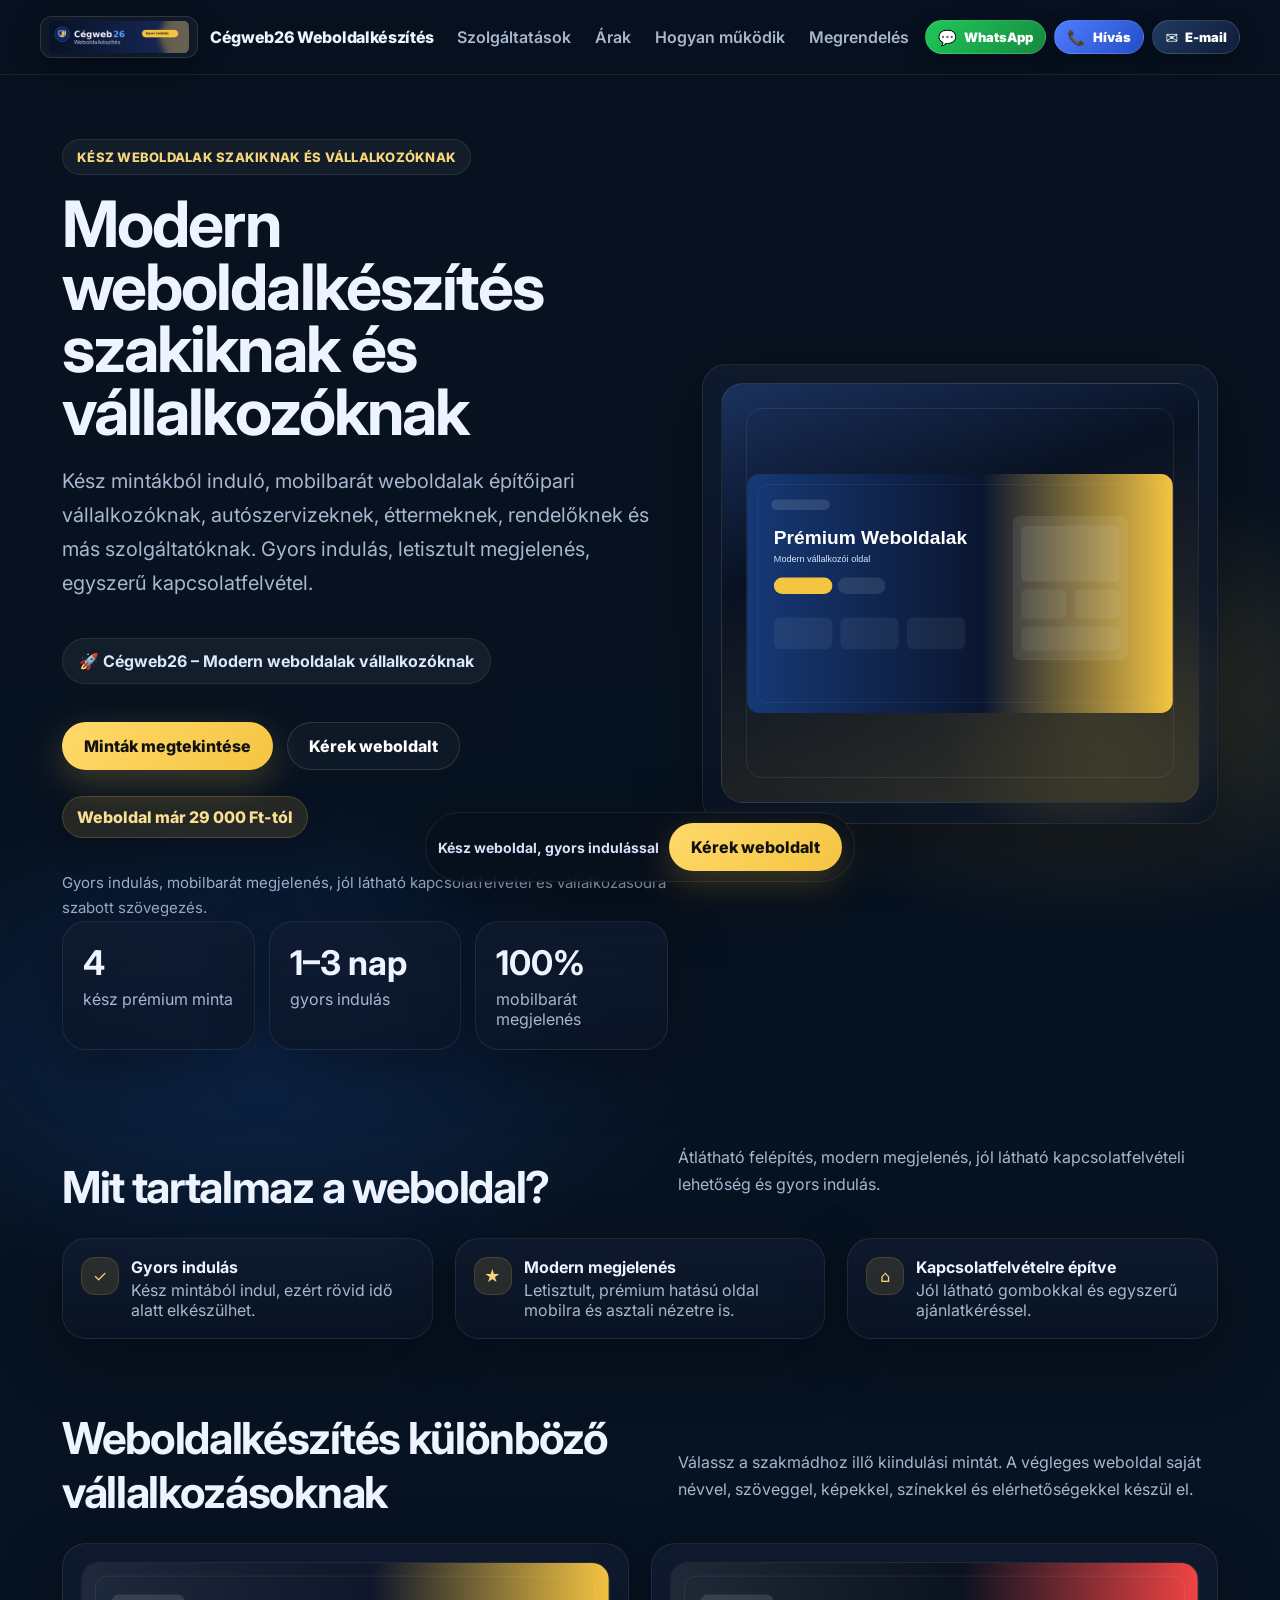
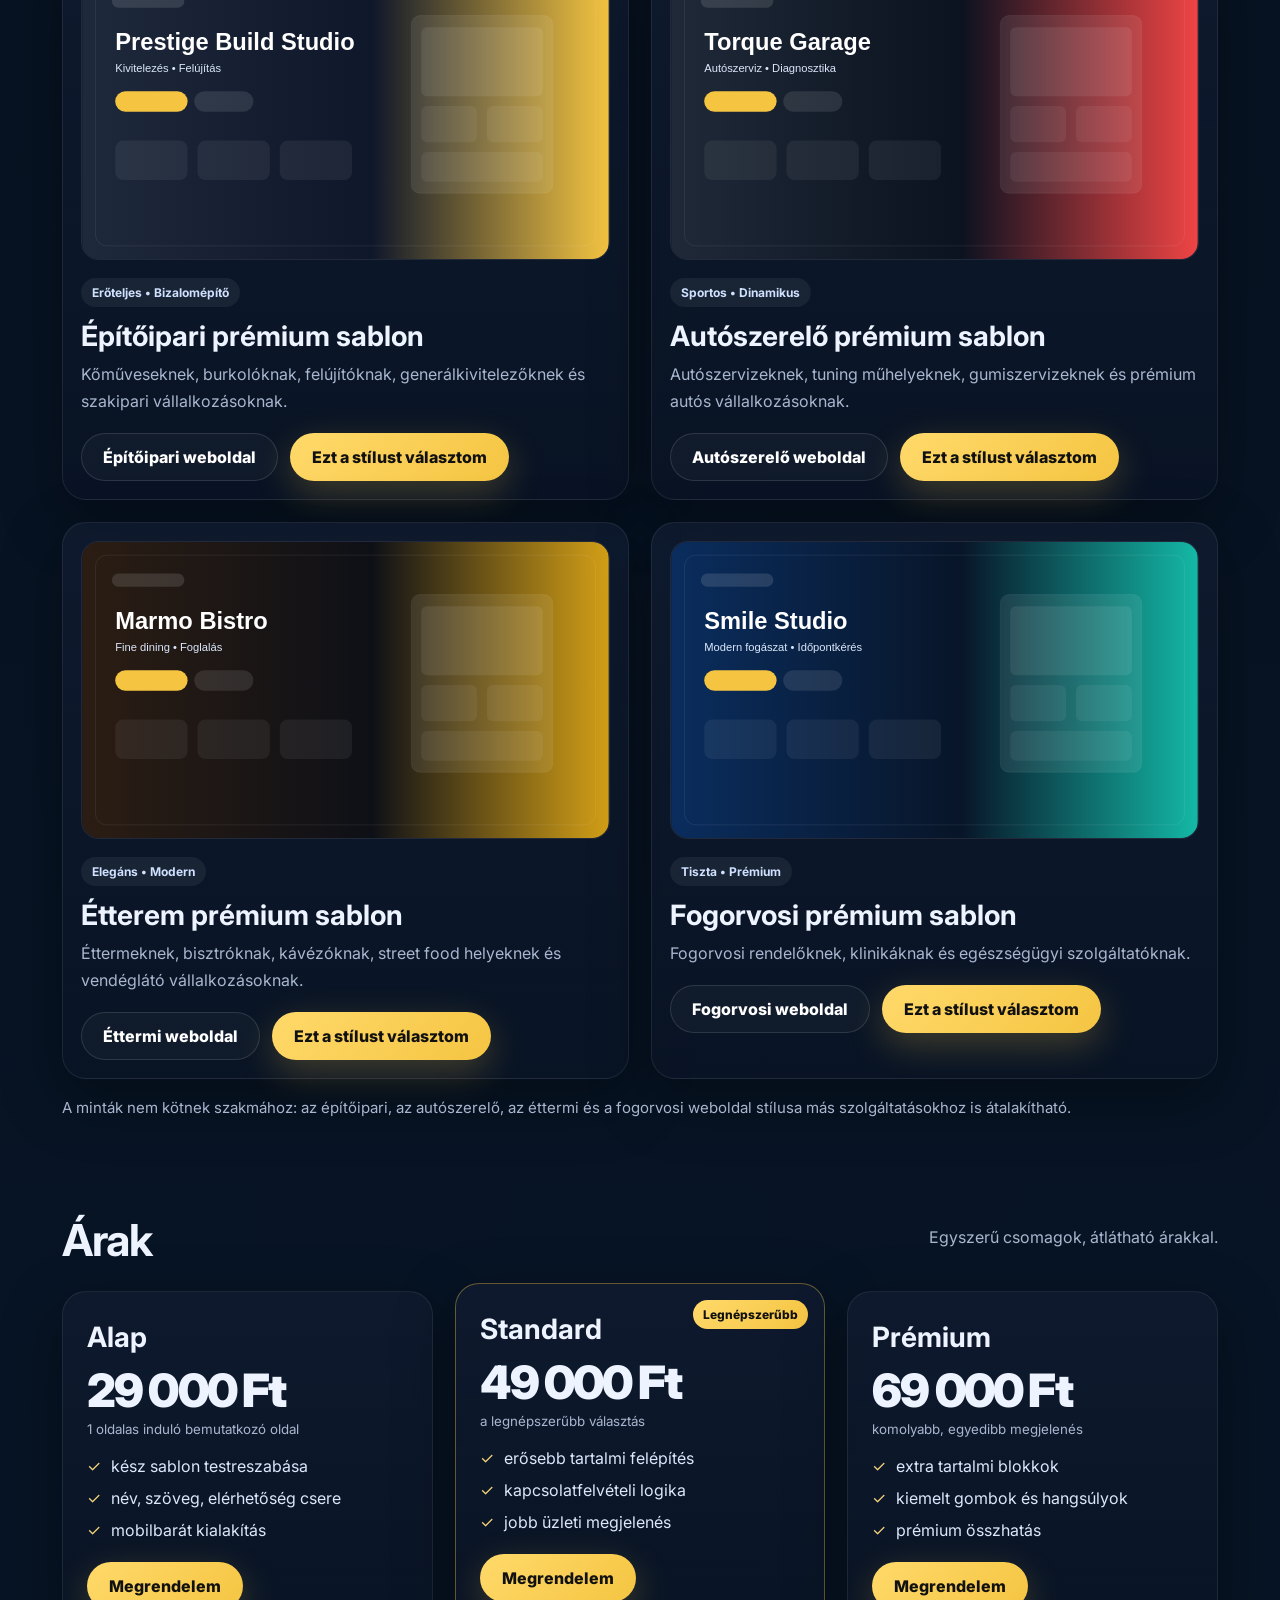
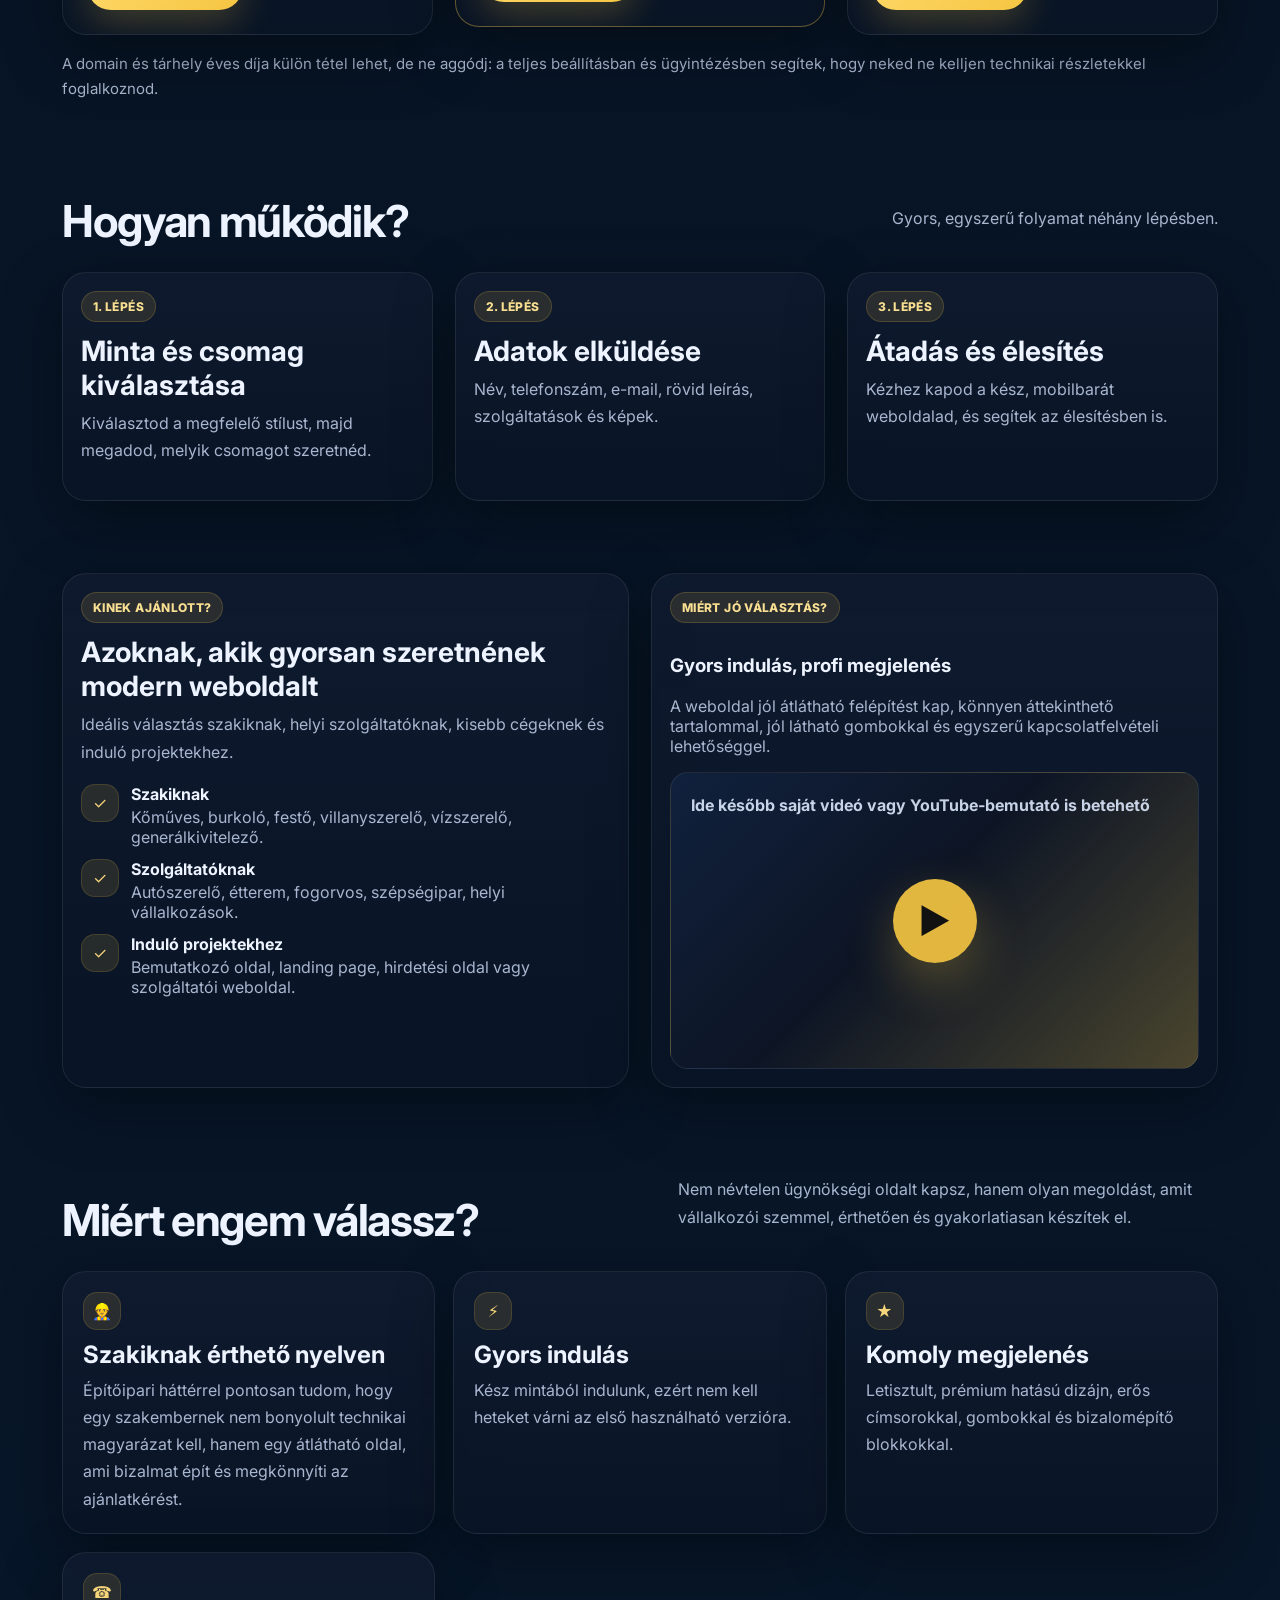
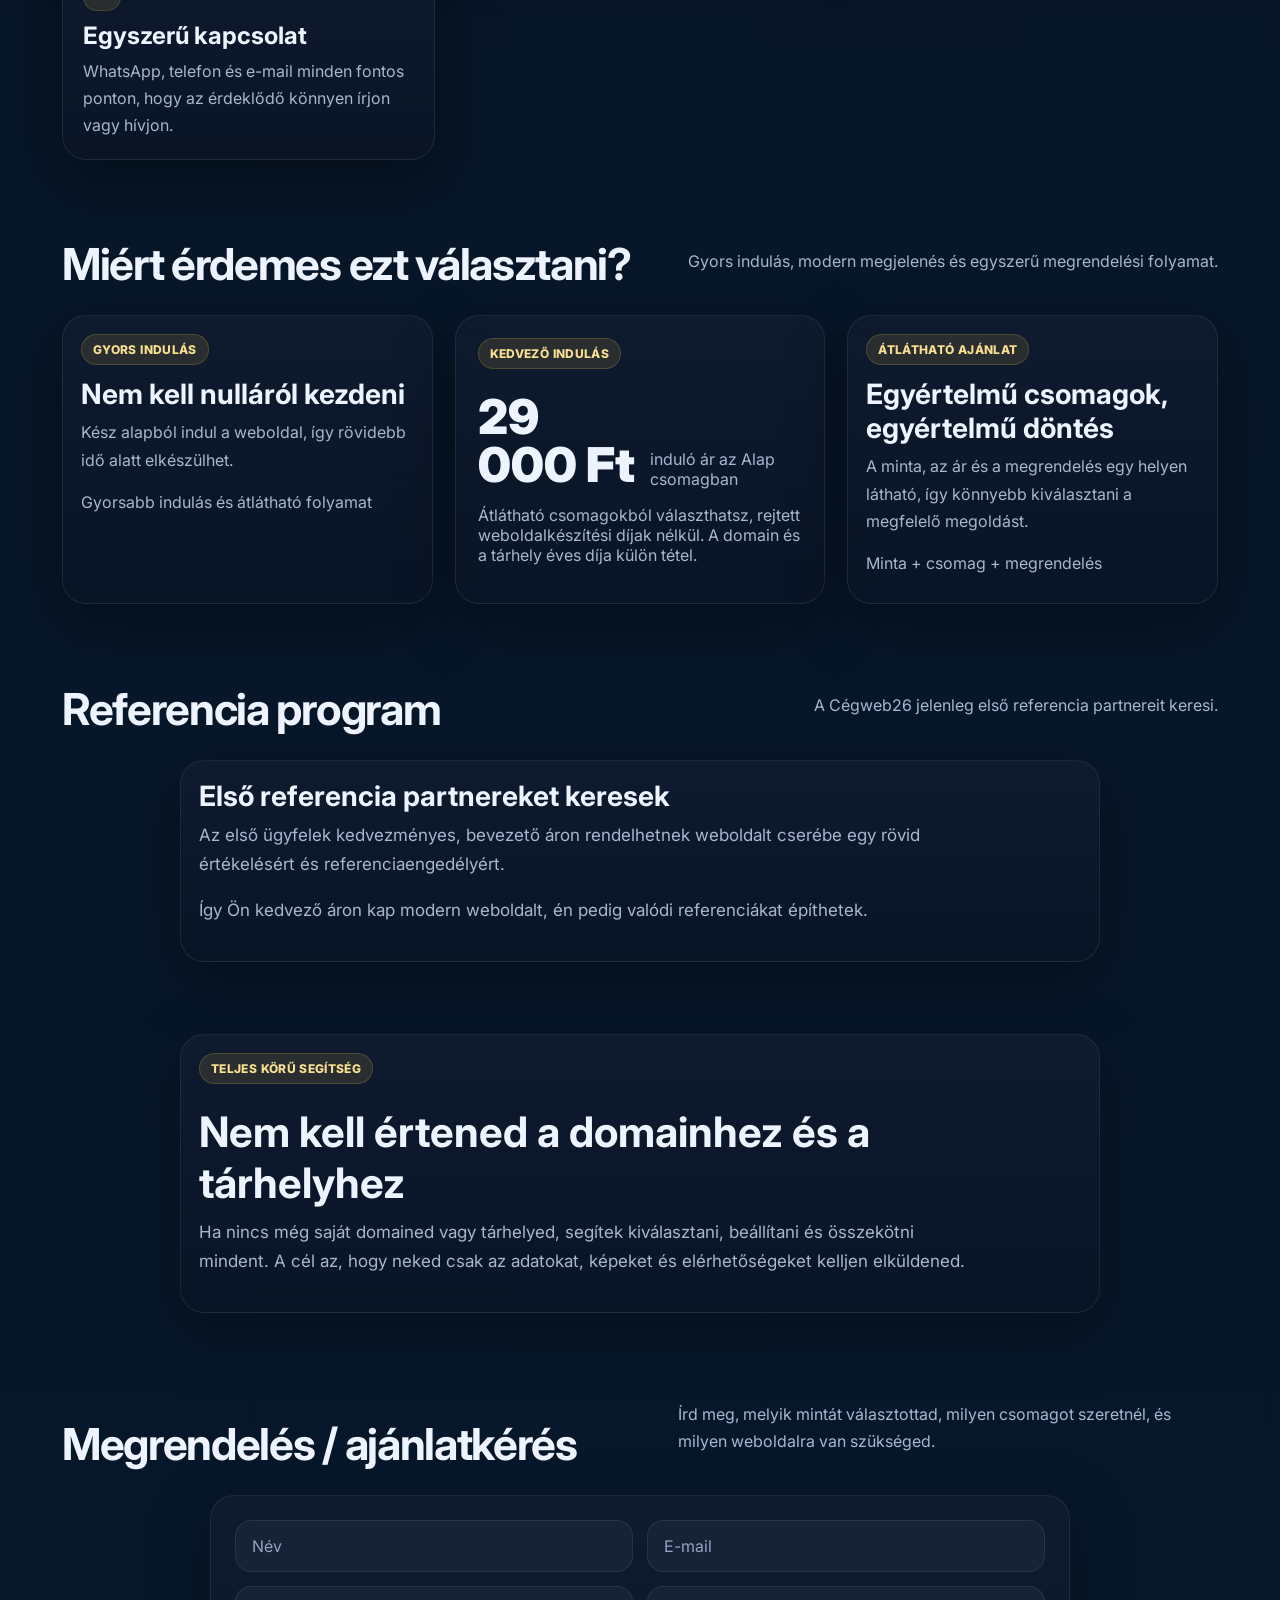
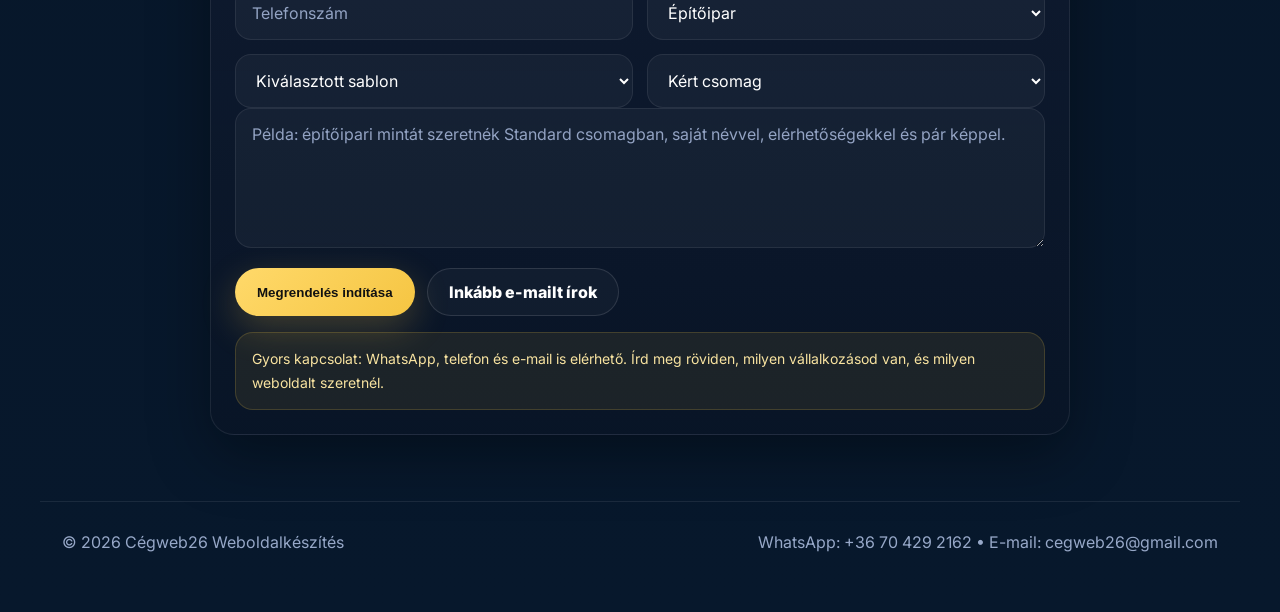
==== index.html @ 072a258a "Add files via upload" ====
<!DOCTYPE html>
<html lang="hu">
<head>
  <meta charset="UTF-8">
  <meta name="viewport" content="width=device-width, initial-scale=1.0">
  <title>Weboldalkészítés szakiknak és vállalkozóknak – Cégweb26</title>
  <meta name="description" content="Modern, mobilbarát weboldalkészítés szakiknak, kisvállalkozóknak és szolgáltatóknak. Kész minták, egyedi szöveg és gyors indulás 29 000 Ft-tól.">
  <meta name="robots" content="index,follow,max-image-preview:large">
  <meta name="author" content="Cégweb26">
  <link rel="canonical" href="https://cegweb26.hu/">

  <link rel="preconnect" href="https://fonts.googleapis.com">
  <link rel="preconnect" href="https://fonts.gstatic.com" crossorigin>
  <link href="https://fonts.googleapis.com/css2?family=Inter:wght@400;600;700;800;900&display=swap" rel="stylesheet">
  <link rel="preload" as="image" href="assets/preview-main.svg" type="image/svg+xml">
  <link rel="stylesheet" href="assets/styles.css">
  <link rel="icon" type="image/x-icon" href="favicon.ico">
  <link rel="icon" type="image/png" sizes="32x32" href="assets/favicon-32x32.png">
  <link rel="apple-touch-icon" sizes="180x180" href="assets/apple-touch-icon.png">
  <link rel="manifest" href="site.webmanifest">
  <meta name="theme-color" content="#0b0f14">
  <meta name="mobile-web-app-capable" content="yes">
  <meta name="apple-mobile-web-app-capable" content="yes">

  <meta property="og:title" content="Weboldalkészítés szakiknak és vállalkozóknak – Cégweb26">
  <meta property="og:description" content="Modern, mobilbarát weboldalak szakiknak és vállalkozóknak. Kész minták, egyedi kialakítás és gyors indulás 29 000 Ft-tól.">
  <meta property="og:type" content="website">
  <meta property="og:url" content="https://cegweb26.hu/">
  <meta property="og:site_name" content="Cégweb26">
  <meta property="og:locale" content="hu_HU">
  <meta property="og:image" content="https://cegweb26.hu/assets/og-image.png">
  <meta property="og:image:width" content="1200">
  <meta property="og:image:height" content="630">
  <meta property="og:image:type" content="image/png">
  <meta property="og:image:alt" content="Weboldalkészítés szakiknak és vállalkozóknak – Cégweb26">

  <meta name="twitter:card" content="summary_large_image">
  <meta name="twitter:title" content="Weboldalkészítés szakiknak és vállalkozóknak – Cégweb26">
  <meta name="twitter:description" content="Modern, mobilbarát weboldalak szakiknak és vállalkozóknak. Kész minták, egyedi kialakítás és gyors indulás 29 000 Ft-tól.">
  <meta name="twitter:image" content="https://cegweb26.hu/assets/og-image.png">
  <meta name="twitter:image:alt" content="Weboldalkészítés szakiknak és vállalkozóknak – Cégweb26">

  <script type="application/ld+json">
{
  "@context": "https://schema.org",
  "@graph": [
    {
      "@type": "Organization",
      "@id": "https://cegweb26.hu/#organization",
      "name": "Cégweb26 Weboldalkészítés",
      "alternateName": "Cégweb26",
      "url": "https://cegweb26.hu/",
      "logo": {
        "@type": "ImageObject",
        "url": "https://cegweb26.hu/assets/logo-cegweb26-pro.png",
        "width": 1400,
        "height": 320
      },
      "image": "https://cegweb26.hu/assets/og-image.png",
      "email": "cegweb26@gmail.com",
      "telephone": "+36 70 429 2162",
      "description": "Modern, mobilbarát weboldalkészítés szakiknak, kisvállalkozóknak és szolgáltatóknak.",
      "areaServed": {
        "@type": "Country",
        "name": "Magyarország"
      },
      "knowsLanguage": "hu",
      "contactPoint": {
        "@type": "ContactPoint",
        "telephone": "+36 70 429 2162",
        "email": "cegweb26@gmail.com",
        "contactType": "sales",
        "areaServed": "HU",
        "availableLanguage": "Hungarian"
      }
    },
    {
      "@type": "WebSite",
      "@id": "https://cegweb26.hu/#website",
      "url": "https://cegweb26.hu/",
      "name": "Cégweb26",
      "publisher": {
        "@id": "https://cegweb26.hu/#organization"
      },
      "inLanguage": "hu-HU"
    },
    {
      "@type": "Service",
      "@id": "https://cegweb26.hu/#weboldalkeszites",
      "name": "Weboldalkészítés szakiknak és vállalkozóknak",
      "serviceType": "Weboldalkészítés és honlapkészítés",
      "description": "Modern, mobilbarát bemutatkozó és céges weboldalak készítése szakiknak, kisvállalkozóknak és szolgáltatóknak.",
      "provider": {
        "@id": "https://cegweb26.hu/#organization"
      },
      "areaServed": {
        "@type": "Country",
        "name": "Magyarország"
      },
      "offers": {
        "@type": "Offer",
        "price": "29000",
        "priceCurrency": "HUF",
        "description": "Weboldalkészítés induló ára az Alap csomagban."
      }
    }
  ]
}
  </script>
</head>
<body data-page="default">
  <header class="topbar">
    <div class="container nav">
      <a class="brand" href="/">
        <img class="brand-logo" src="assets/logo-cegweb26-pro.png" alt="Cégweb26 logó" width="1400" height="320" decoding="async">
        <span>Cégweb26 Weboldalkészítés</span>
      </a>
      <nav class="nav-links">
        <a href="#mintak">Szolgáltatások</a>
        <a href="#arak">Árak</a>
        <a href="#folyamat">Hogyan működik</a>
        <a href="#kapcsolat">Megrendelés</a>
      </nav>
      <div class="header-contact" aria-label="Gyors kapcsolat">
        <a class="header-contact-btn wa" href="https://wa.me/36704292162" target="_blank" rel="noopener" title="WhatsApp írás"><span class="hc-icon">💬</span><span class="hc-text">WhatsApp</span></a>
        <a class="header-contact-btn call" href="tel:+36704292162" title="Hívás indítása"><span class="hc-icon">📞</span><span class="hc-text">Hívás</span></a>
        <a class="header-contact-btn mail" href="mailto:cegweb26@gmail.com" title="E-mail küldése"><span class="hc-icon">✉️</span><span class="hc-text">E-mail</span></a>
      </div>
      <button class="menu-toggle" id="menuToggle" type="button" aria-label="Menü megnyitása" aria-expanded="false">☰</button>
      <div class="mobile-menu" id="mobileMenu" aria-hidden="true">
        <a href="#mintak">Szolgáltatások</a>
        <a href="#arak">Árak</a>
        <a href="#folyamat">Hogyan működik</a>
        <a href="#kapcsolat">Megrendelés</a>
        <div class="mobile-menu-divider"></div>
        <a class="mobile-contact wa" href="https://wa.me/36704292162" target="_blank" rel="noopener">💬 WhatsApp írás</a>
        <a class="mobile-contact call" href="tel:+36704292162">📞 Hívás indítása</a>
        <a class="mobile-contact mail" href="mailto:cegweb26@gmail.com">✉️ E-mail küldése</a>
      </div>
    </div>
  </header>

  <section class="hero">
    <div class="container hero-grid">
      <div class="reveal">
        <span class="eyebrow">Kész weboldalak szakiknak és vállalkozóknak</span>
        <h1>Modern weboldalkészítés<br>szakiknak és vállalkozóknak</h1>
        <p class="lead">
          Kész mintákból induló, mobilbarát weboldalak építőipari vállalkozóknak, autószervizeknek,
          éttermeknek, rendelőknek és más szolgáltatóknak. Gyors indulás, letisztult megjelenés,
          egyszerű kapcsolatfelvétel.
        </p>
        <div class="brand-highlight">🚀 Cégweb26 – Modern weboldalak vállalkozóknak</div>
<div class="hero-actions">
          <a class="btn" href="#mintak">Minták megtekintése</a>
          <a class="btn-outline" href="#kapcsolat">Kérek weboldalt</a>
        </div>
        <div class="price-pill">Weboldal már 29 000 Ft-tól</div><div class="hero-note">Gyors indulás, mobilbarát megjelenés, jól látható kapcsolatfelvétel és vállalkozásodra szabott szövegezés.</div>
        <div class="stats">
          <div class="stat"><b>4</b><span>kész prémium minta</span></div>
          <div class="stat"><b>1–3 nap</b><span>gyors indulás</span></div>
          <div class="stat"><b>100%</b><span>mobilbarát megjelenés</span></div>
        </div>
      </div>
      <div class="preview reveal">
        <div class="preview-frame"><img src="assets/preview-main.svg" alt="Cégweb26 modern vállalkozói weboldal előnézet" width="1600" height="900" decoding="async" fetchpriority="high"></div>
      </div>
    </div>
  </section>

  <section class="section reveal">
    <div class="container">
      <div class="section-head">
        <h2>Mit tartalmaz a weboldal?</h2>
        <p>Átlátható felépítés, modern megjelenés, jól látható kapcsolatfelvételi lehetőség és gyors indulás.</p>
      </div>
      <div class="grid-3">
        <div class="card">
          <div class="feature-item">
            <div class="feature-icon">✓</div>
            <div>
              <b>Gyors indulás</b>
              <span class="muted">Kész mintából indul, ezért rövid idő alatt elkészülhet.</span>
            </div>
          </div>
        </div>
        <div class="card">
          <div class="feature-item">
            <div class="feature-icon">★</div>
            <div>
              <b>Modern megjelenés</b>
              <span class="muted">Letisztult, prémium hatású oldal mobilra és asztali nézetre is.</span>
            </div>
          </div>
        </div>
        <div class="card">
          <div class="feature-item">
            <div class="feature-icon">⌂</div>
            <div>
              <b>Kapcsolatfelvételre építve</b>
              <span class="muted">Jól látható gombokkal és egyszerű ajánlatkéréssel.</span>
            </div>
          </div>
        </div>
      </div>
    </div>
  </section>

  <section id="mintak" class="section reveal">
    <div class="container">
      <div class="section-head">
        <h2>Weboldalkészítés különböző vállalkozásoknak</h2>
        <p>Válassz a szakmádhoz illő kiindulási mintát. A végleges weboldal saját névvel, szöveggel, képekkel, színekkel és elérhetőségekkel készül el.</p>
      </div>

      <div class="grid-2">
        <article class="card">
          <div class="template-thumb"><img src="assets/preview-epito.svg" alt="Építőipari weboldal minta szakiknak" width="1600" height="900" loading="lazy" decoding="async"></div>
          <span class="template-badge">Erőteljes • Bizalomépítő</span>
          <h3>Építőipari prémium sablon</h3>
          <p>Kőműveseknek, burkolóknak, felújítóknak, generálkivitelezőknek és szakipari vállalkozásoknak.</p>
          <div class="card-actions">
            <a class="btn-outline" href="epitoipari-premium.html">Építőipari weboldal</a>
            <a class="btn js-prefill" href="#kapcsolat" data-template="Építőipari prémium sablon" data-package="Standard">Ezt a stílust választom</a>
          </div>
        </article>

        <article class="card">
          <div class="template-thumb"><img src="assets/preview-auto.svg" alt="Autószerelő weboldal minta" width="1600" height="900" loading="lazy" decoding="async"></div>
          <span class="template-badge">Sportos • Dinamikus</span>
          <h3>Autószerelő prémium sablon</h3>
          <p>Autószervizeknek, tuning műhelyeknek, gumiszervizeknek és prémium autós vállalkozásoknak.</p>
          <div class="card-actions">
            <a class="btn-outline" href="autoszerelo-premium.html">Autószerelő weboldal</a>
            <a class="btn js-prefill" href="#kapcsolat" data-template="Autószerelő prémium sablon" data-package="Standard">Ezt a stílust választom</a>
          </div>
        </article>

        <article class="card">
          <div class="template-thumb"><img src="assets/preview-etterem.svg" alt="Éttermi weboldal minta" width="1600" height="900" loading="lazy" decoding="async"></div>
          <span class="template-badge">Elegáns • Modern</span>
          <h3>Étterem prémium sablon</h3>
          <p>Éttermeknek, bisztróknak, kávézóknak, street food helyeknek és vendéglátó vállalkozásoknak.</p>
          <div class="card-actions">
            <a class="btn-outline" href="etterem-premium.html">Éttermi weboldal</a>
            <a class="btn js-prefill" href="#kapcsolat" data-template="Étterem prémium sablon" data-package="Alap">Ezt a stílust választom</a>
          </div>
        </article>

        <article class="card">
          <div class="template-thumb"><img src="assets/preview-fogorvos.svg" alt="Fogorvosi weboldal minta" width="1600" height="900" loading="lazy" decoding="async"></div>
          <span class="template-badge">Tiszta • Prémium</span>
          <h3>Fogorvosi prémium sablon</h3>
          <p>Fogorvosi rendelőknek, klinikáknak és egészségügyi szolgáltatóknak.</p>
          <div class="card-actions">
            <a class="btn-outline" href="fogorvos-premium.html">Fogorvosi weboldal</a>
            <a class="btn js-prefill" href="#kapcsolat" data-template="Fogorvosi prémium sablon" data-package="Prémium">Ezt a stílust választom</a>
          </div>
        </article>
      </div>

      <p class="packages-note">A minták nem kötnek szakmához: az <a href="epitoipari-premium.html">építőipari</a>, az <a href="autoszerelo-premium.html">autószerelő</a>, az <a href="etterem-premium.html">éttermi</a> és a <a href="fogorvos-premium.html">fogorvosi weboldal</a> stílusa más szolgáltatásokhoz is átalakítható.</p>
    </div>
  </section>

  <section id="arak" class="section reveal">
    <div class="container">
      <div class="section-head">
        <h2>Árak</h2>
        <p>Egyszerű csomagok, átlátható árakkal.</p>
      </div>

      <div class="grid-3">
        <article class="price">
          <h3>Alap</h3>
          <div class="amount">29 000 Ft</div>
          <small>1 oldalas induló bemutatkozó oldal</small>
          <ul>
            <li>kész sablon testreszabása</li>
            <li>név, szöveg, elérhetőség csere</li>
            <li>mobilbarát kialakítás</li>
          </ul>
          <a class="btn js-prefill" href="#kapcsolat" data-package="Alap">Megrendelem</a>
        </article>

        <article class="price popular">
          <h3>Standard</h3>
          <div class="amount">49 000 Ft</div>
          <small>a legnépszerűbb választás</small>
          <ul>
            <li>erősebb tartalmi felépítés</li>
            <li>kapcsolatfelvételi logika</li>
            <li>jobb üzleti megjelenés</li>
          </ul>
          <a class="btn js-prefill" href="#kapcsolat" data-package="Standard">Megrendelem</a>
        </article>

        <article class="price">
          <h3>Prémium</h3>
          <div class="amount">69 000 Ft</div>
          <small>komolyabb, egyedibb megjelenés</small>
          <ul>
            <li>extra tartalmi blokkok</li>
            <li>kiemelt gombok és hangsúlyok</li>
            <li>prémium összhatás</li>
          </ul>
          <a class="btn js-prefill" href="#kapcsolat" data-package="Prémium">Megrendelem</a>
        </article>
      </div>

      <p class="packages-note">A domain és tárhely éves díja külön tétel lehet, de ne aggódj: a teljes beállításban és ügyintézésben segítek, hogy neked ne kelljen technikai részletekkel foglalkoznod.</p>
    </div>
  </section>

  <section id="folyamat" class="section reveal">
    <div class="container">
      <div class="section-head">
        <h2>Hogyan működik?</h2>
        <p>Gyors, egyszerű folyamat néhány lépésben.</p>
      </div>

      <div class="grid-3">
        <article class="process-card">
          <span class="kicker">1. lépés</span>
          <h3>Minta és csomag kiválasztása</h3>
          <p>Kiválasztod a megfelelő stílust, majd megadod, melyik csomagot szeretnéd.</p>
        </article>

        <article class="process-card">
          <span class="kicker">2. lépés</span>
          <h3>Adatok elküldése</h3>
          <p>Név, telefonszám, e-mail, rövid leírás, szolgáltatások és képek.</p>
        </article>

        <article class="process-card">
          <span class="kicker">3. lépés</span>
          <h3>Átadás és élesítés</h3>
          <p>Kézhez kapod a kész, mobilbarát weboldalad, és segítek az élesítésben is.</p>
        </article>
      </div>
    </div>
  </section>

  <section class="section reveal">
    <div class="container grid-2">
      <div class="card">
        <span class="kicker">Kinek ajánlott?</span>
        <h3>Azoknak, akik gyorsan szeretnének modern weboldalt</h3>
        <p>Ideális választás szakiknak, helyi szolgáltatóknak, kisebb cégeknek és induló projektekhez.</p>

        <div class="feature-list">
          <div class="feature-item">
            <div class="feature-icon">✓</div>
            <div>
              <b>Szakiknak</b>
              <span class="muted">Kőműves, burkoló, festő, villanyszerelő, vízszerelő, generálkivitelező.</span>
            </div>
          </div>

          <div class="feature-item">
            <div class="feature-icon">✓</div>
            <div>
              <b>Szolgáltatóknak</b>
              <span class="muted">Autószerelő, étterem, fogorvos, szépségipar, helyi vállalkozások.</span>
            </div>
          </div>

          <div class="feature-item">
            <div class="feature-icon">✓</div>
            <div>
              <b>Induló projektekhez</b>
              <span class="muted">Bemutatkozó oldal, landing page, hirdetési oldal vagy szolgáltatói weboldal.</span>
            </div>
          </div>
        </div>
      </div>

      <div class="video-card">
        <span class="kicker">Miért jó választás?</span>
        <h3>Gyors indulás, profi megjelenés</h3>
        <p class="muted">
          A weboldal jól átlátható felépítést kap, könnyen áttekinthető tartalommal,
          jól látható gombokkal és egyszerű kapcsolatfelvételi lehetőséggel.
        </p>
        <div class="video-frame has-placeholder"></div>
      </div>
    </div>
  </section>

  <section class="section reveal"><div class="container"><div class="section-head"><h2>Miért engem válassz?</h2><p>Nem névtelen ügynökségi oldalt kapsz, hanem olyan megoldást, amit vállalkozói szemmel, érthetően és gyakorlatiasan készítek el.</p></div><div class="why-choose-grid"><article class="why-card about-card"><div class="feature-icon">👷</div><h3>Szakiknak érthető nyelven</h3><p>Építőipari háttérrel pontosan tudom, hogy egy szakembernek nem bonyolult technikai magyarázat kell, hanem egy átlátható oldal, ami bizalmat épít és megkönnyíti az ajánlatkérést.</p></article><article class="why-card"><div class="feature-icon">⚡</div><h3>Gyors indulás</h3><p>Kész mintából indulunk, ezért nem kell heteket várni az első használható verzióra.</p></article><article class="why-card"><div class="feature-icon">★</div><h3>Komoly megjelenés</h3><p>Letisztult, prémium hatású dizájn, erős címsorokkal, gombokkal és bizalomépítő blokkokkal.</p></article><article class="why-card"><div class="feature-icon">☎</div><h3>Egyszerű kapcsolat</h3><p>WhatsApp, telefon és e-mail minden fontos ponton, hogy az érdeklődő könnyen írjon vagy hívjon.</p></article></div></div></section>

  <section id="referenciak" class="section reveal">
    <div class="container">
      <div class="section-head">
        <h2>Miért érdemes ezt választani?</h2>
        <p>Gyors indulás, modern megjelenés és egyszerű megrendelési folyamat.</p>
      </div>

      <div class="grid-3">
        <article class="card">
          <span class="kicker">Gyors indulás</span>
          <h3>Nem kell nulláról kezdeni</h3>
          <p>Kész alapból indul a weboldal, így rövidebb idő alatt elkészülhet.</p>
          <div class="muted">Gyorsabb indulás és átlátható folyamat</div>
        </article>

        <article class="rating-card">
          <span class="kicker">Kedvező indulás</span>
          <div style="display:flex;align-items:end;gap:14px;margin:12px 0 8px">
            <div class="rating-big">29 000 Ft</div>
            <div class="muted">induló ár az Alap csomagban</div>
          </div>
          <p class="muted">Átlátható csomagokból választhatsz, rejtett weboldalkészítési díjak nélkül. A domain és a tárhely éves díja külön tétel.</p>
        </article>

        <article class="card">
          <span class="kicker">Átlátható ajánlat</span>
          <h3>Egyértelmű csomagok, egyértelmű döntés</h3>
          <p>A minta, az ár és a megrendelés egy helyen látható, így könnyebb kiválasztani a megfelelő megoldást.</p>
          <div class="muted">Minta + csomag + megrendelés</div>
        </article>
      </div>
    </div>
  </section>


  
<section class="section reveal" id="velemenyek">
<div class="container">
<div class="section-head">
<h2>Referencia program</h2>
<p>A Cégweb26 jelenleg első referencia partnereit keresi.</p>
</div>
<div class="card trust-card">
<h3>Első referencia partnereket keresek</h3>
<p>Az első ügyfelek kedvezményes, bevezető áron rendelhetnek weboldalt cserébe egy rövid értékelésért és referenciaengedélyért.</p>
<p>Így Ön kedvező áron kap modern weboldalt, én pedig valódi referenciákat építhetek.</p>
</div>
</div>
</section>


  <section class="section reveal">
    <div class="container">
      <div class="card trust-card">
        <span class="kicker">Teljes körű segítség</span>
        <h2>Nem kell értened a domainhez és a tárhelyhez</h2>
        <p>Ha nincs még saját domained vagy tárhelyed, segítek kiválasztani, beállítani és összekötni mindent. A cél az, hogy neked csak az adatokat, képeket és elérhetőségeket kelljen elküldened.</p>
      </div>
    </div>
  </section>

  <section id="kapcsolat" class="section reveal">
    <div class="container">
      <div class="section-head">
        <h2>Megrendelés / ajánlatkérés</h2>
        <p>Írd meg, melyik mintát választottad, milyen csomagot szeretnél, és milyen weboldalra van szükséged.</p>
      </div>

      <div class="form-wrap">
        <form id="quoteForm">
          <input type="hidden" name="Oldal" value="Cégweb26 főoldal">

          <div class="form-grid">
            <input name="Név" placeholder="Név" required>
            <input name="E-mail" type="email" placeholder="E-mail" required>
            <input name="Telefonszám" placeholder="Telefonszám">

            <select name="Vállalkozás típusa">
              <option>Építőipar</option>
              <option>Autószerviz</option>
              <option>Étterem</option>
              <option>Fogorvos</option>
              <option>Egyéb</option>
            </select>

            <select name="Kiválasztott sablon" id="templateSelect">
              <option value="">Kiválasztott sablon</option>
              <option>Építőipari prémium sablon</option>
              <option>Autószerelő prémium sablon</option>
              <option>Étterem prémium sablon</option>
              <option>Fogorvosi prémium sablon</option>
              <option>Még nem tudom</option>
            </select>

            <select name="Kért csomag" id="packageSelect">
              <option value="">Kért csomag</option>
              <option>Alap – 29 000 Ft</option>
              <option>Standard – 49 000 Ft</option>
              <option>Prémium – 69 000 Ft</option>
              <option>Még nem tudom</option>
            </select>
          </div>

          <textarea name="Üzenet" placeholder="Példa: építőipari mintát szeretnék Standard csomagban, saját névvel, elérhetőségekkel és pár képpel." required></textarea>

          <div class="form-actions">
            <button class="btn" type="submit">Megrendelés indítása</button>
            <a class="btn-outline" href="mailto:cegweb26@gmail.com?subject=C%C3%A9gweb26%20ajanlatkeres">Inkább e-mailt írok</a>
          </div>

          <div class="notice">Gyors kapcsolat: WhatsApp, telefon és e-mail is elérhető. Írd meg röviden, milyen vállalkozásod van, és milyen weboldalt szeretnél.</div>
        </form>
      </div>
    </div>
  </section>

  <div class="sticky-cta">
    <span>Kész weboldal, gyors indulással</span>
    <a class="btn" href="#kapcsolat">Kérek weboldalt</a>
  </div>

  <footer class="footer">
    <div class="container footer-box">
      <div>© 2026 Cégweb26 Weboldalkészítés</div>
      <div>WhatsApp: +36 70 429 2162 • E-mail: cegweb26@gmail.com</div>
    </div>
  </footer>

  <script src="assets/script.js"></script>
</body>
</html>
---- assets/styles.css ----
:root{
  --bg:#07111f;
  --line:rgba(255,255,255,.08);
  --text:#eef4ff;
  --muted:#a8b6cf;
  --accent:#f5c542;
  --accent2:#ffd96a;
  --shadow:0 20px 60px rgba(0,0,0,.35);
  --radius:24px;
  --max:1200px;
}
*{box-sizing:border-box}
html{scroll-behavior:smooth}
body{
  margin:0;
  font-family:Inter,system-ui,-apple-system,Segoe UI,Roboto,Arial,sans-serif;
  color:var(--text);
  background:
    radial-gradient(900px 500px at 85% 10%, rgba(245,197,66,.18), transparent 45%),
    radial-gradient(900px 500px at 20% 15%, rgba(39,122,255,.18), transparent 50%),
    linear-gradient(180deg, #07111f 0%, #07182c 100%);
  min-height:100vh;
}
body.theme-red{
  background:
    radial-gradient(900px 500px at 85% 10%, rgba(255,91,91,.18), transparent 45%),
    radial-gradient(900px 500px at 20% 15%, rgba(39,122,255,.14), transparent 50%),
    linear-gradient(180deg, #07111f 0%, #07182c 100%);
}
body.theme-green{
  background:
    radial-gradient(900px 500px at 85% 10%, rgba(44,229,197,.18), transparent 45%),
    radial-gradient(900px 500px at 20% 15%, rgba(39,122,255,.14), transparent 50%),
    linear-gradient(180deg, #07111f 0%, #07182c 100%);
}
body.theme-gold{
  background:
    radial-gradient(900px 500px at 85% 10%, rgba(245,197,66,.24), transparent 45%),
    radial-gradient(900px 500px at 20% 15%, rgba(95,80,255,.14), transparent 50%),
    linear-gradient(180deg, #07111f 0%, #07182c 100%);
}
a{color:inherit;text-decoration:none}
img{max-width:100%;display:block}
.container{max-width:var(--max);margin:0 auto;padding:0 22px}
.topbar{
  position:sticky;top:0;z-index:40;
  backdrop-filter: blur(14px);
  background:rgba(7,17,31,.62);
  border-bottom:1px solid var(--line);
}
.nav{display:flex;align-items:center;justify-content:flex-start;gap:16px;padding:16px 0}
.brand{display:flex;gap:12px;align-items:center;font-weight:800;min-width:0}
.brand-logo{width:auto;height:42px;max-width:180px;border-radius:12px;object-fit:contain;display:block;padding:4px 8px;background:rgba(255,255,255,.04);box-shadow:0 10px 30px rgba(0,0,0,.28);border:1px solid rgba(255,255,255,.12)}
.brand span{white-space:nowrap;overflow:hidden;text-overflow:ellipsis}
.brand-badge{
  width:42px;height:42px;border-radius:14px;display:grid;place-items:center;
  background:linear-gradient(135deg,var(--accent),#ffb200);color:#16130a;font-size:18px;
  box-shadow:0 10px 30px rgba(245,197,66,.3)
}
.nav-links{display:flex;gap:24px;align-items:center;margin-left:auto}
.nav-links a{color:var(--muted);font-weight:600}
.nav-links a:hover{color:#fff}
.header-contact{display:flex;align-items:center;gap:8px;flex:0 0 auto}
.header-contact-btn{display:inline-flex;align-items:center;justify-content:center;gap:7px;min-height:34px;padding:8px 12px;border-radius:999px;color:#fff;text-decoration:none;font-size:13px;font-weight:900;line-height:1;border:1px solid rgba(255,255,255,.12);box-shadow:0 10px 26px rgba(0,0,0,.24);white-space:nowrap;transition:transform .15s ease, filter .15s ease}
.header-contact-btn:hover{transform:translateY(-1px);filter:brightness(1.08)}
.header-contact-btn.wa{background:linear-gradient(135deg,#20c75a,#168b40)}
.header-contact-btn.call{background:linear-gradient(135deg,#4f7cff,#244fc9)}
.header-contact-btn.mail{background:linear-gradient(135deg,#203a63,#0f1d36)}
.hc-icon{display:inline-flex;align-items:center;justify-content:center;font-size:15px;line-height:1}

.btn,.btn-outline{
  display:inline-flex;align-items:center;justify-content:center;gap:10px;
  border:none;border-radius:999px;font-weight:800;cursor:pointer;
  transition:transform .15s ease, opacity .15s ease
}
.btn{
  background:linear-gradient(135deg,var(--accent2),var(--accent));
  color:#111;padding:14px 22px;box-shadow:0 12px 36px rgba(245,197,66,.24)
}
.btn-outline{
  padding:13px 21px;color:#fff;background:rgba(255,255,255,.03);
  border:1px solid rgba(255,255,255,.12)
}
.btn:hover,.btn-outline:hover{transform:translateY(-1px)}
.hero{padding:64px 0 42px}
.hero-grid{display:grid;grid-template-columns:1.08fr .92fr;gap:34px;align-items:center}
.eyebrow{
  display:inline-flex;align-items:center;gap:8px;padding:9px 14px;border-radius:999px;
  background:rgba(255,255,255,.05);border:1px solid var(--line);color:#f7d67b;font-weight:800;
  letter-spacing:.02em;text-transform:uppercase;font-size:13px
}
h1{font-size:clamp(38px,5vw,68px);line-height:.98;margin:18px 0 16px;letter-spacing:-.03em}
.lead{font-size:clamp(17px,2vw,20px);line-height:1.7;color:var(--muted);max-width:700px}
.hero-actions{display:flex;gap:14px;flex-wrap:wrap;margin:28px 0 26px}
.stats{display:grid;grid-template-columns:repeat(3,1fr);gap:14px}
.stat,.card,.price,.faq-item,.form-wrap,.preview,.rating-card,.video-card,.service-card,.process-card{
  background:linear-gradient(180deg, rgba(16,27,48,.82), rgba(10,20,37,.74));
  border:1px solid var(--line);border-radius:var(--radius);box-shadow:var(--shadow)
}
.stat{padding:20px}
.stat b{display:block;font-size:34px;margin-bottom:6px}
.stat span,.muted{color:var(--muted)}
.preview{position:relative;min-height:460px;padding:18px;overflow:hidden}
.preview::before{
  content:"";position:absolute;inset:auto -10% -15% auto;width:360px;height:360px;border-radius:50%;
  background:radial-gradient(circle, rgba(245,197,66,.2), transparent 60%)
}
.preview-frame{
  position:relative;height:100%;min-height:420px;border-radius:22px;border:1px solid rgba(255,255,255,.08);
  background:linear-gradient(160deg, rgba(28,52,99,.9), rgba(9,18,35,.95) 35%, rgba(245,197,66,.22) 120%);
  overflow:hidden;display:grid;place-items:center;padding:24px
}
.preview-frame img{width:100%;height:100%;object-fit:contain;border-radius:16px;border:1px solid rgba(255,255,255,.08)}
.section{padding:36px 0}
.section-head{display:flex;justify-content:space-between;gap:20px;align-items:end;margin-bottom:24px}
.section-head h2{font-size:clamp(28px,4vw,44px);margin:0;letter-spacing:-.03em}
.section-head p{max-width:540px;color:var(--muted);line-height:1.7}
.grid-2{display:grid;grid-template-columns:repeat(2,1fr);gap:22px}
.grid-3{display:grid;grid-template-columns:repeat(3,1fr);gap:22px}
.grid-4{display:grid;grid-template-columns:repeat(4,1fr);gap:18px}
.card,.service-card,.process-card{padding:18px}
.template-thumb{aspect-ratio:16/9;border-radius:18px;border:1px solid rgba(255,255,255,.08);margin-bottom:18px;overflow:hidden;background:#0f172a}
.template-thumb img{width:100%;height:100%;object-fit:cover}
.template-badge,.kicker{
  display:inline-flex;padding:7px 11px;border-radius:999px;background:rgba(255,255,255,.06);
  color:#cfe1ff;font-size:12px;font-weight:700;margin-bottom:12px
}
.kicker{
  background:rgba(245,197,66,.12);color:#f8df91;border:1px solid rgba(245,197,66,.18);
  text-transform:uppercase;letter-spacing:.03em;font-weight:800
}
.card h3,.service-card h3,.process-card h3{margin:0 0 8px;font-size:28px}
.card p,.service-card p,.process-card p{margin:0 0 18px;color:var(--muted);line-height:1.7}
.card-actions{display:flex;gap:12px;flex-wrap:wrap}
.feature-list{display:grid;gap:12px}
.feature-item{display:flex;gap:12px;align-items:flex-start}
.feature-icon{
  width:38px;height:38px;border-radius:14px;background:rgba(245,197,66,.12);color:#f7d67b;display:grid;
  place-items:center;flex:0 0 auto;border:1px solid rgba(245,197,66,.15)
}
.feature-item b{display:block;margin-bottom:3px}
.price{padding:24px;position:relative;overflow:hidden}
.price.popular{transform:translateY(-8px);border-color:rgba(245,197,66,.38)}
.price.popular::after{
  content:"Legnépszerűbb";position:absolute;right:16px;top:16px;font-size:12px;font-weight:800;
  color:#111;background:linear-gradient(135deg,var(--accent2),var(--accent));padding:7px 10px;border-radius:999px
}
.price h3{margin:4px 0 8px;font-size:28px}
.price .amount{font-size:46px;font-weight:900;letter-spacing:-.04em}
.price small{color:var(--muted)}
.price ul{list-style:none;padding:0;margin:18px 0 22px;display:grid;gap:12px;color:#dbe7fb}
.price li::before{content:"✓";color:#f7d67b;margin-right:10px}
.rating-card{padding:22px}
.rating-big{font-size:48px;font-weight:900;line-height:1}
.stars{font-size:22px;color:#ffd56a;letter-spacing:2px}
.video-card{padding:18px}
.video-frame{
  position:relative;aspect-ratio:16/9;border-radius:18px;overflow:hidden;border:1px solid rgba(255,255,255,.08);
  background:linear-gradient(135deg,#10213d,#0d1525 45%, rgba(245,197,66,.28))
}

.video-frame iframe{width:100%;height:100%;border:0;border-radius:18px;display:block}
.video-frame.has-placeholder::before{content:"Ide később saját videó vagy YouTube-bemutató is betehető";position:absolute;left:20px;right:20px;top:20px;color:#dbe7fb;font-weight:700;line-height:1.5;opacity:.9}
.video-frame::after{
  content:"▶";position:absolute;left:50%;top:50%;transform:translate(-50%,-50%);
  width:84px;height:84px;border-radius:50%;display:grid;place-items:center;
  background:rgba(245,197,66,.92);color:#111;font-size:34px;font-weight:900;
  box-shadow:0 18px 50px rgba(245,197,66,.28)
}
.logo-row{display:grid;grid-template-columns:repeat(4,1fr);gap:14px}
.logo-box{
  padding:18px;border-radius:18px;border:1px solid var(--line);background:rgba(255,255,255,.03);
  text-align:center;color:#d8e3f5;font-weight:800
}
.faq{display:grid;gap:14px}
.faq-item{padding:0;overflow:hidden}
.faq-q{
  width:100%;text-align:left;background:none;color:#fff;border:none;padding:20px 22px;font:inherit;
  font-weight:800;cursor:pointer;display:flex;justify-content:space-between;gap:16px
}
.faq-a{padding:0 22px 20px;color:var(--muted);line-height:1.8;display:none}
.faq-item.open .faq-a{display:block}
.form-wrap{padding:24px;max-width:860px;margin:0 auto}
.form-grid{display:grid;grid-template-columns:1fr 1fr;gap:14px}
input,select,textarea{
  width:100%;padding:15px 16px;border-radius:16px;border:1px solid rgba(255,255,255,.08);
  background:rgba(255,255,255,.04);color:#fff;font:inherit;outline:none
}
select option{color:#111}
textarea{min-height:140px;resize:vertical}
input::placeholder, textarea::placeholder{color:#93a3c3}
.notice{
  margin-top:16px;padding:14px 16px;border-radius:18px;background:rgba(245,197,66,.08);
  border:1px solid rgba(245,197,66,.18);color:#f8e3a0;font-size:14px;line-height:1.7
}
.footer{padding:30px 0 60px;color:#97a8c8}
.footer-box{display:flex;justify-content:space-between;gap:24px;align-items:center;padding-top:30px;border-top:1px solid var(--line)}
.reveal{opacity:0;transform:translateY(18px);transition:all .7s ease}
.reveal.show{opacity:1;transform:none}
.sticky-cta{
  position:fixed;left:50%;bottom:18px;transform:translateX(-50%);z-index:35;display:flex;gap:10px;align-items:center;
  padding:10px 12px;border-radius:999px;background:rgba(8,15,28,.85);backdrop-filter: blur(14px);
  border:1px solid var(--line);box-shadow:var(--shadow)
}
.sticky-cta span{color:#d5e2fa;font-weight:700;font-size:14px}
.chat-launch{
  position:fixed;right:18px;bottom:18px;z-index:45;width:64px;height:64px;border-radius:50%;border:none;cursor:pointer;
  background:linear-gradient(135deg,var(--accent2),var(--accent));color:#111;font-size:16px;font-weight:900;
  box-shadow:0 12px 36px rgba(245,197,66,.28)
}
.chatbox{
  position:fixed;right:18px;bottom:94px;width:360px;max-width:calc(100vw - 26px);z-index:45;
  background:linear-gradient(180deg, rgba(15,24,44,.98), rgba(10,17,31,.98));
  border:1px solid var(--line);border-radius:24px;box-shadow:var(--shadow);overflow:hidden;display:none
}
.chatbox.open{display:block}
.chat-head{padding:18px 18px 14px;border-bottom:1px solid var(--line);display:flex;justify-content:space-between;align-items:center}
.chat-head b{font-size:17px}
.chat-body{padding:16px;display:grid;gap:12px;max-height:450px;overflow:auto}
.bubble{padding:12px 14px;border-radius:16px;line-height:1.6}
.bot{background:rgba(255,255,255,.05);color:#dce8ff}
.user{background:rgba(245,197,66,.14);color:#fff;justify-self:end}
.quick{display:flex;flex-wrap:wrap;gap:8px}
.quick button{
  border:none;background:rgba(255,255,255,.05);color:#fff;border-radius:999px;padding:9px 12px;cursor:pointer
}
.chat-input{display:flex;gap:8px;padding:14px;border-top:1px solid var(--line)}
.chat-input input{border-radius:999px}
.chat-input button{
  padding:0 16px;border-radius:999px;border:none;background:linear-gradient(135deg,var(--accent2),var(--accent));
  font-weight:900
}
.hide-sticky .sticky-cta{display:none}
@media (max-width: 980px){
  .brand{gap:10px}
  .brand-logo{height:34px;max-width:146px;padding:3px 6px}
  .brand span{font-size:14px}
  .hero-grid,.grid-3,.grid-4,.logo-row{grid-template-columns:1fr}
  .grid-2,.form-grid{grid-template-columns:1fr}
  .stats{grid-template-columns:1fr}
  .preview{min-height:360px}
  .section-head,.footer-box{display:block}
  .nav-links{display:none}
  .sticky-cta{display:none}
}

.price-pill{display:inline-flex;align-items:center;gap:10px;margin:22px 0 18px;padding:12px 18px;border-radius:999px;border:1px solid rgba(255,214,74,.28);background:rgba(255,214,74,.08);color:#ffd64a;font-weight:800;box-shadow:0 10px 30px rgba(0,0,0,.18)}
.packages-note{margin-top:18px;color:var(--muted);font-size:15px;line-height:1.7}


.form-actions{display:flex;gap:12px;flex-wrap:wrap;margin-top:14px;align-items:center}
.form-actions .btn,.form-actions .btn-outline{min-height:48px}
.chat-body .quick{margin-bottom:4px}
.chatbox.open + .sticky-cta{display:none}
@media (max-width: 720px){
  .form-actions{flex-direction:column;align-items:stretch}
  .form-actions .btn,.form-actions .btn-outline{width:100%}
  .chatbox{right:10px;left:10px;bottom:88px;width:auto;max-width:none}
  .chat-head{padding:14px 14px 12px}
  .chat-body{max-height:52vh}
  .chat-input{padding:12px}
}


.price-pill{
  display:inline-flex;align-items:center;gap:8px;margin:0 0 18px;padding:10px 14px;
  border-radius:999px;background:rgba(245,197,66,.12);border:1px solid rgba(245,197,66,.18);
  color:#f8df91;font-weight:800
}
.form-actions{display:flex;gap:12px;flex-wrap:wrap;margin-top:16px}
.packages-note{margin-top:16px;color:var(--muted);line-height:1.7}
body.hide-sticky .sticky-cta{display:none}
@media (max-width: 980px){
  .hero-grid,.grid-2,.grid-3,.grid-4,.logo-row,.form-grid{grid-template-columns:1fr}
  .section-head,.footer-box{display:block}
  .nav-links{display:none}
}


.brand span{font-weight:800;letter-spacing:-.02em}
.brand-highlight{display:inline-flex;align-items:center;gap:10px;margin:18px 0 10px;padding:12px 16px;border-radius:999px;background:rgba(255,255,255,.05);border:1px solid rgba(255,255,255,.08);color:#dbe7fb;font-weight:700}
.contact-bar{display:grid;grid-template-columns:repeat(3,1fr);gap:12px;margin:18px 0 26px}
.contact-chip{display:flex;align-items:center;gap:10px;padding:14px 16px;border-radius:18px;background:rgba(255,255,255,.04);border:1px solid rgba(255,255,255,.08);color:#eff5ff;text-decoration:none;font-weight:700}
.contact-chip small{display:block;color:#9cb0cf;font-weight:600}
.contact-chip strong{display:block;color:#fff;font-size:15px}
.contact-chip:hover{transform:translateY(-2px);border-color:rgba(245,197,66,.25)}
.contact-icon{width:34px;height:34px;display:grid;place-items:center;border-radius:12px;background:rgba(245,197,66,.12);color:#ffd86c;flex:0 0 auto}
.why-choose-grid{display:grid;grid-template-columns:repeat(3,1fr);gap:18px}
.why-card{padding:20px;border-radius:24px;background:linear-gradient(180deg, rgba(16,27,48,.86), rgba(10,20,37,.78));border:1px solid var(--line);box-shadow:var(--shadow)}
.why-card h3{margin:10px 0 8px;font-size:24px}
.why-card p{margin:0;color:var(--muted);line-height:1.7}
.contact-float{display:none!important}
.contact-float a{display:flex;align-items:center;justify-content:center;min-width:96px;gap:6px;padding:8px 12px;border-radius:999px;color:#fff;text-decoration:none;font-weight:800;font-size:13px;line-height:1;box-shadow:0 10px 28px rgba(0,0,0,.28);border:1px solid rgba(255,255,255,.1);white-space:nowrap}
.contact-float .wa{background:linear-gradient(135deg,#20c75a,#1ea74c)}
.contact-float .call{background:linear-gradient(135deg,#4f7cff,#2a57d8)}
.contact-float .mail{background:linear-gradient(135deg,#14284a,#0c1830)}
.hero-note{margin-top:14px;color:#9cb0cf;font-size:15px;line-height:1.7}
@media (max-width:980px){.contact-bar,.why-choose-grid{grid-template-columns:1fr}.contact-float{right:8px;left:auto !important;bottom:86px;gap:6px}.contact-float a{min-width:84px;padding:7px 10px;font-size:12px}}
@media (max-width:720px){.contact-float{right:8px;left:auto !important;bottom:82px}.contact-float a{min-width:80px;padding:7px 10px;font-size:12px}.contact-float .mail{display:flex}}


/* Cégweb26 mobil menü és kapcsolat javítás */
.nav{position:relative}
.menu-toggle{
  display:none;
  width:44px;height:44px;border-radius:14px;border:1px solid rgba(255,255,255,.14);
  background:rgba(255,255,255,.06);color:#fff;font-size:24px;font-weight:900;cursor:pointer;
  align-items:center;justify-content:center;line-height:1;flex:0 0 auto;
}
.mobile-menu{
  display:none;
  position:absolute;right:22px;top:calc(100% + 10px);width:min(330px, calc(100vw - 44px));
  padding:14px;border-radius:22px;background:rgba(8,17,32,.98);border:1px solid rgba(255,255,255,.12);
  box-shadow:0 20px 60px rgba(0,0,0,.45);backdrop-filter:blur(18px);z-index:80;
}
.mobile-menu.open{display:grid;gap:8px}
.mobile-menu a{
  display:flex;align-items:center;justify-content:space-between;gap:10px;
  padding:13px 14px;border-radius:16px;background:rgba(255,255,255,.045);border:1px solid rgba(255,255,255,.07);
  color:#eef4ff;font-weight:800;text-decoration:none;
}
.mobile-menu a:hover{border-color:rgba(245,197,66,.25);background:rgba(245,197,66,.08)}
.mobile-menu-divider{height:1px;background:rgba(255,255,255,.10);margin:6px 2px}
.mobile-menu .mobile-contact{justify-content:flex-start}
.mobile-menu .wa{background:linear-gradient(135deg,rgba(32,199,90,.26),rgba(30,167,76,.14))}
.mobile-menu .call{background:linear-gradient(135deg,rgba(79,124,255,.24),rgba(42,87,216,.12))}
.mobile-menu .mail{background:linear-gradient(135deg,rgba(255,255,255,.07),rgba(255,255,255,.035))}


@media (max-width:980px){
  .nav{padding:12px 0;gap:8px}
  .brand{gap:7px;flex:0 1 auto;min-width:0}
  .brand-logo{height:31px;max-width:96px;padding:3px 5px}
  .brand span{font-size:12px;max-width:106px}
  .header-contact{margin-left:auto;gap:5px}
  .header-contact-btn{width:32px;height:32px;min-height:32px;min-width:32px;padding:0;border-radius:999px;box-shadow:0 8px 20px rgba(0,0,0,.22)}
  .header-contact-btn .hc-text{display:none}
  .header-contact-btn .hc-icon{font-size:15px}
  .menu-toggle{display:inline-flex;width:38px;height:38px;font-size:22px;border-radius:13px}
  .nav-links{display:none!important}
  .contact-float{display:none!important}
  .chat-launch,.chatbox{display:none!important}
  .contact-bar{display:none!important}
  .hero{padding:34px 0 28px}
  h1{font-size:clamp(34px,10vw,48px)}
  .lead{font-size:16px;line-height:1.6}
  .preview{min-height:300px}
  .preview-frame{min-height:280px}
  .card h3,.service-card h3,.process-card h3{font-size:23px}
  .price .amount{font-size:40px}
  .footer{padding-bottom:30px}
}
@media (max-width:420px){
  .container{padding:0 16px}
  .brand-logo{height:30px;max-width:88px}
  .brand span{font-size:11px;max-width:86px}
  .header-contact{gap:4px}
  .header-contact-btn{width:31px;height:31px;min-height:31px;min-width:31px}
  .menu-toggle{width:36px;height:36px}
  .mobile-menu{right:16px;width:calc(100vw - 32px)}
  .hero-actions .btn,.hero-actions .btn-outline{width:100%}
}
@media (max-width:370px){
  .brand span{display:none}
  .brand-logo{max-width:104px}
}


/* Chat felület kikapcsolva: a gyors kapcsolat a fejlécben és a hamburger menüben van. */
.chat-widget,.chat-body,.chat-input,#chatbox,#chatLaunch{display:none!important;}


/* Premium bizalom / velemeny blokkok */
.testimonials .testimonial-card{background:linear-gradient(180deg,rgba(14,28,51,.96),rgba(8,18,34,.96));border:1px solid rgba(255,255,255,.09);border-radius:18px;padding:22px;box-shadow:0 18px 45px rgba(0,0,0,.24)}
.testimonial-head{display:flex;align-items:center;gap:13px;margin-bottom:14px}
.avatar{width:46px;height:46px;border-radius:999px;display:flex;align-items:center;justify-content:center;background:linear-gradient(135deg,#ffd65a,#b88717);color:#08111f;font-weight:900;box-shadow:0 10px 25px rgba(0,0,0,.25)}
.testimonial-card h3{margin:0 0 3px;font-size:18px}
.testimonial-card span{color:var(--muted);font-size:13px}
.testimonial-card p{color:#dce8fb;line-height:1.65;margin:0}
.about-card{grid-column:span 1}
.trust-card{max-width:920px;margin:auto;text-align:left}
.trust-card h2{margin:10px 0 10px;font-size:clamp(26px,4vw,42px)}
.trust-card p{color:var(--muted);font-size:17px;line-height:1.7;max-width:780px}
@media(max-width:780px){.testimonial-head{align-items:flex-start}.avatar{width:42px;height:42px}.trust-card{padding:20px}.trust-card p{font-size:15px}}
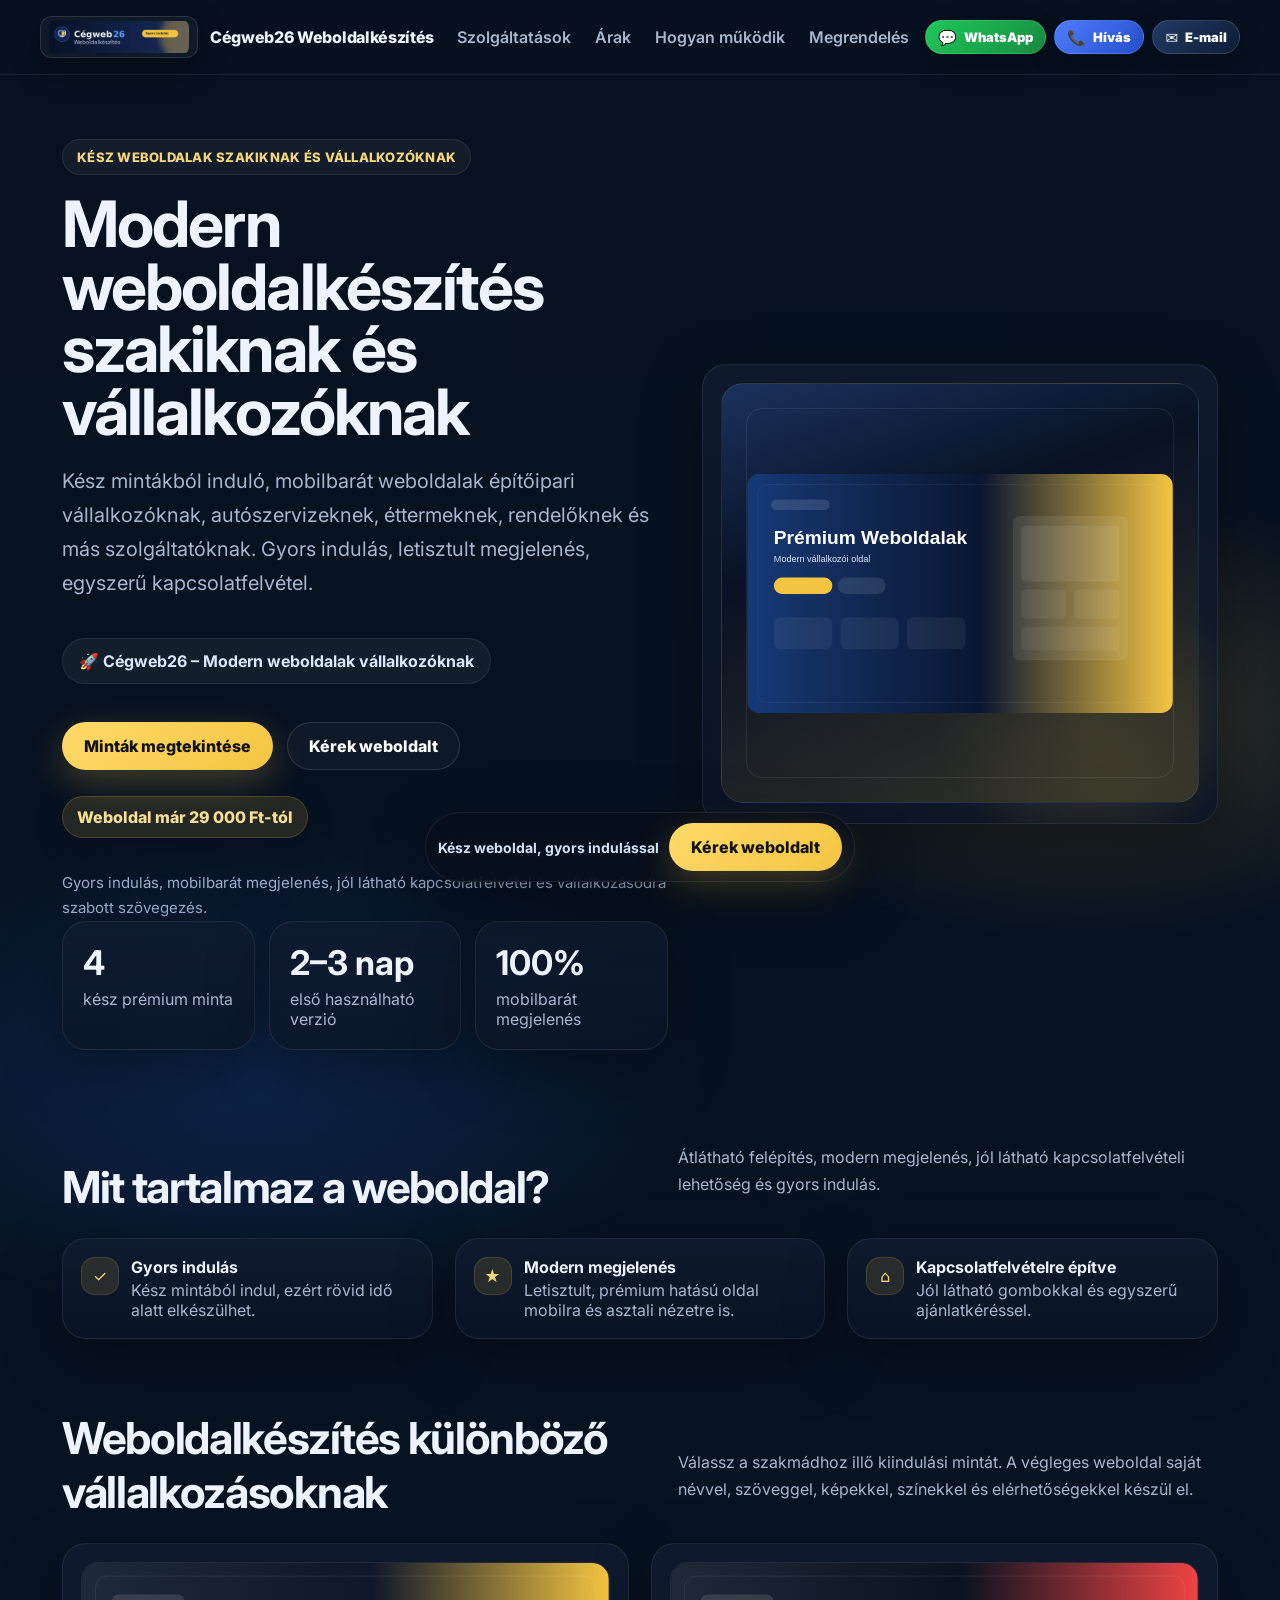
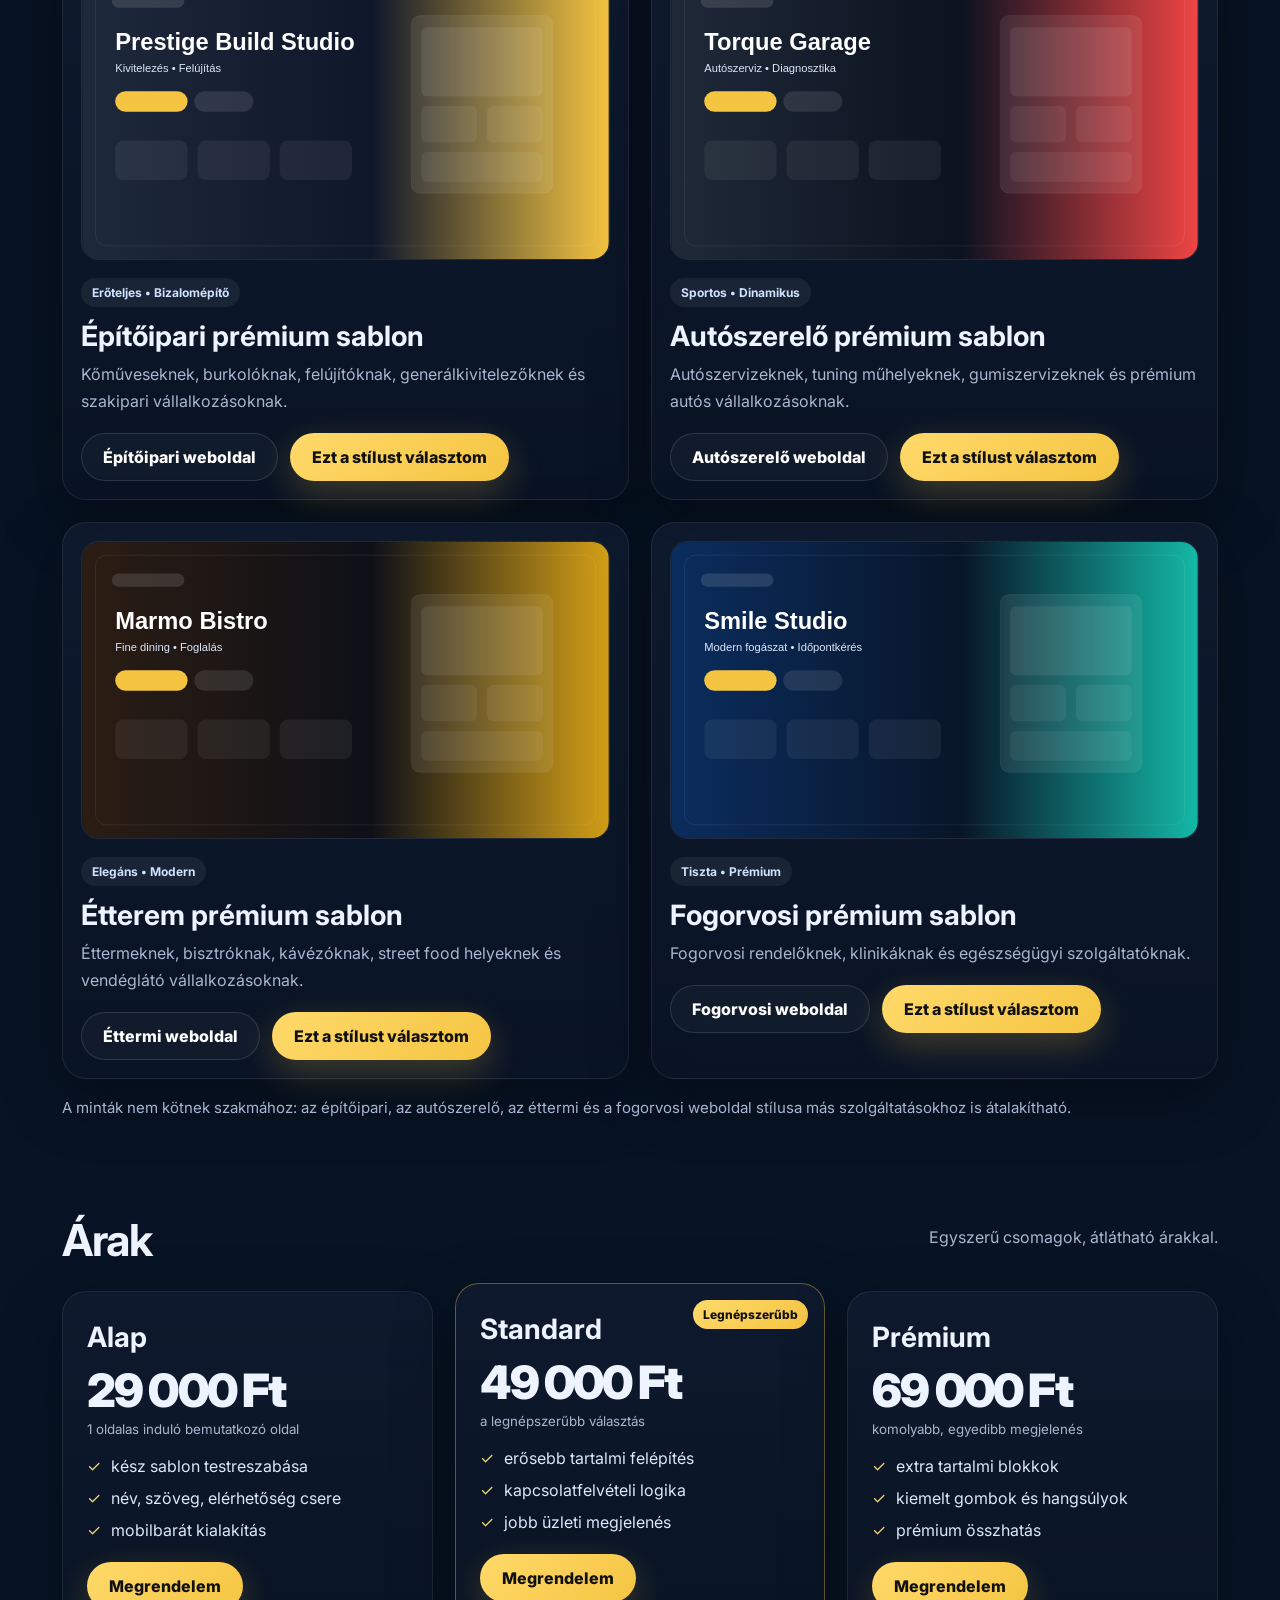
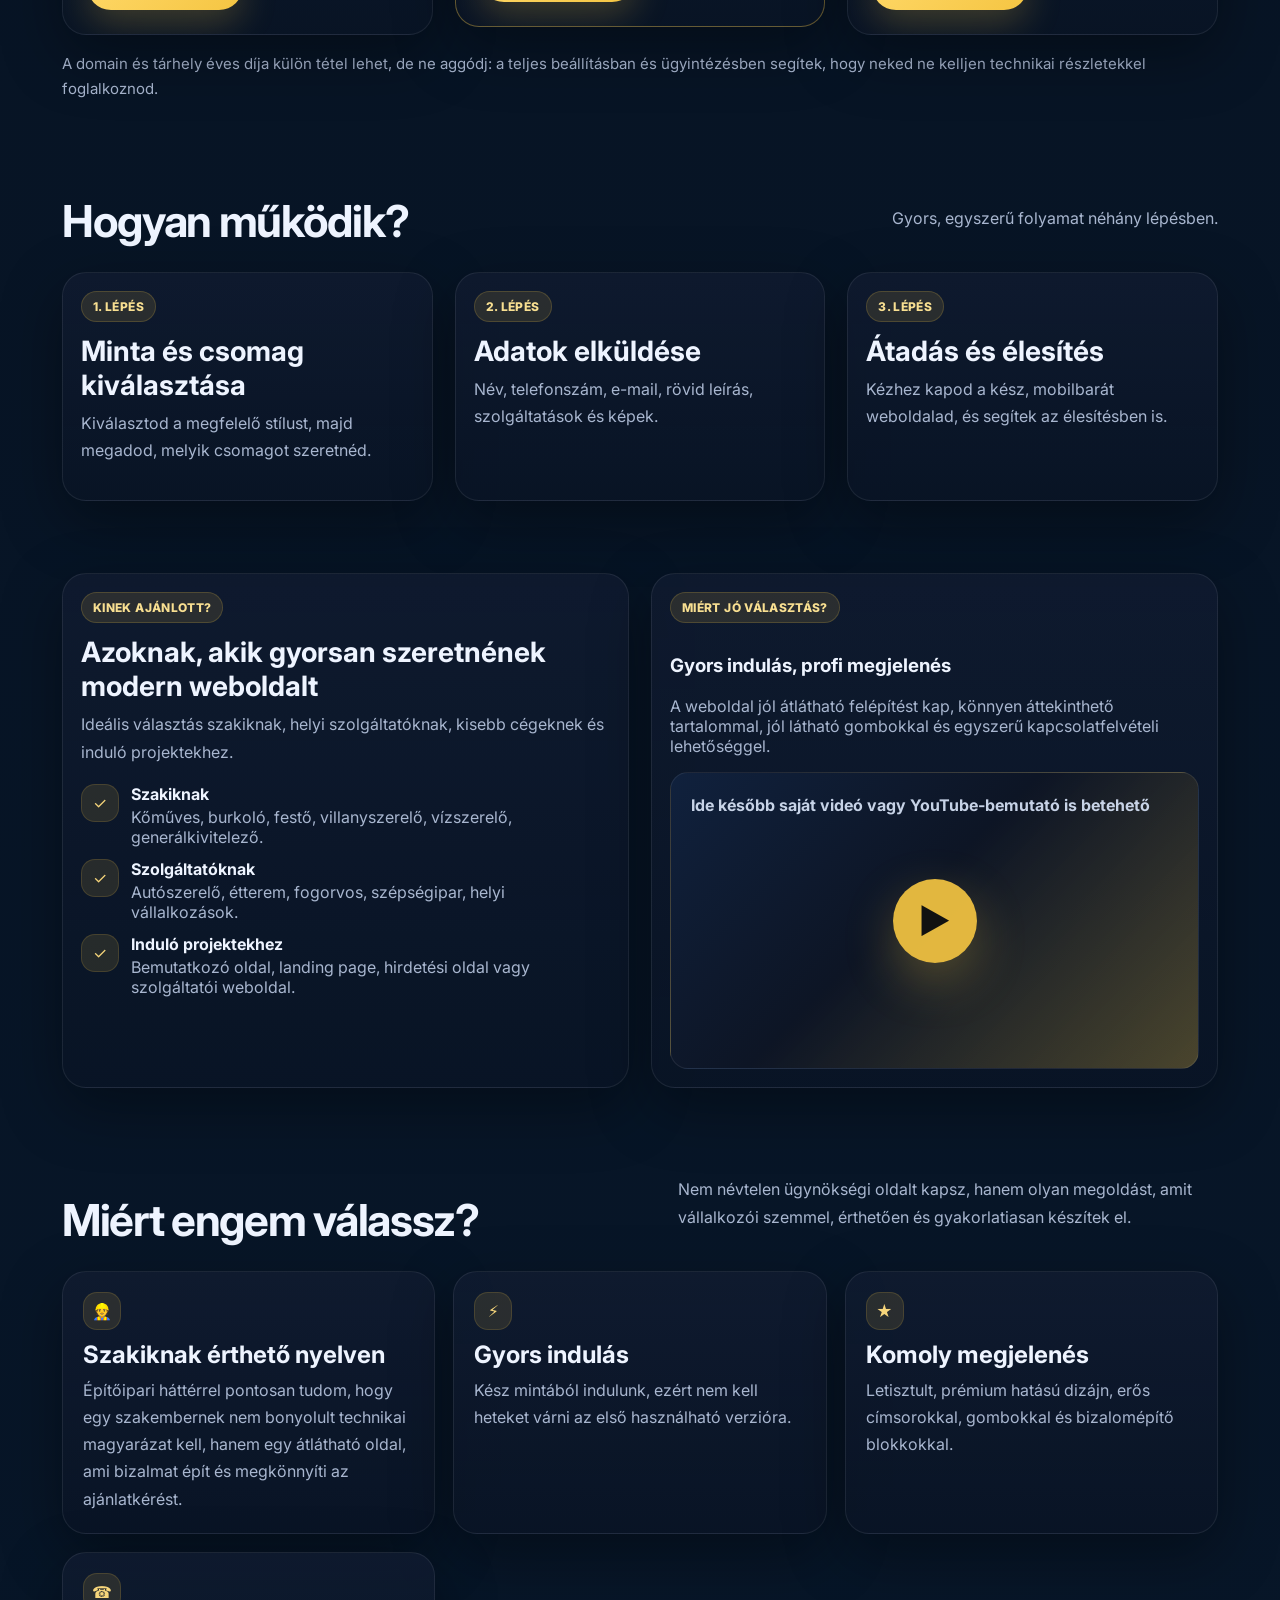
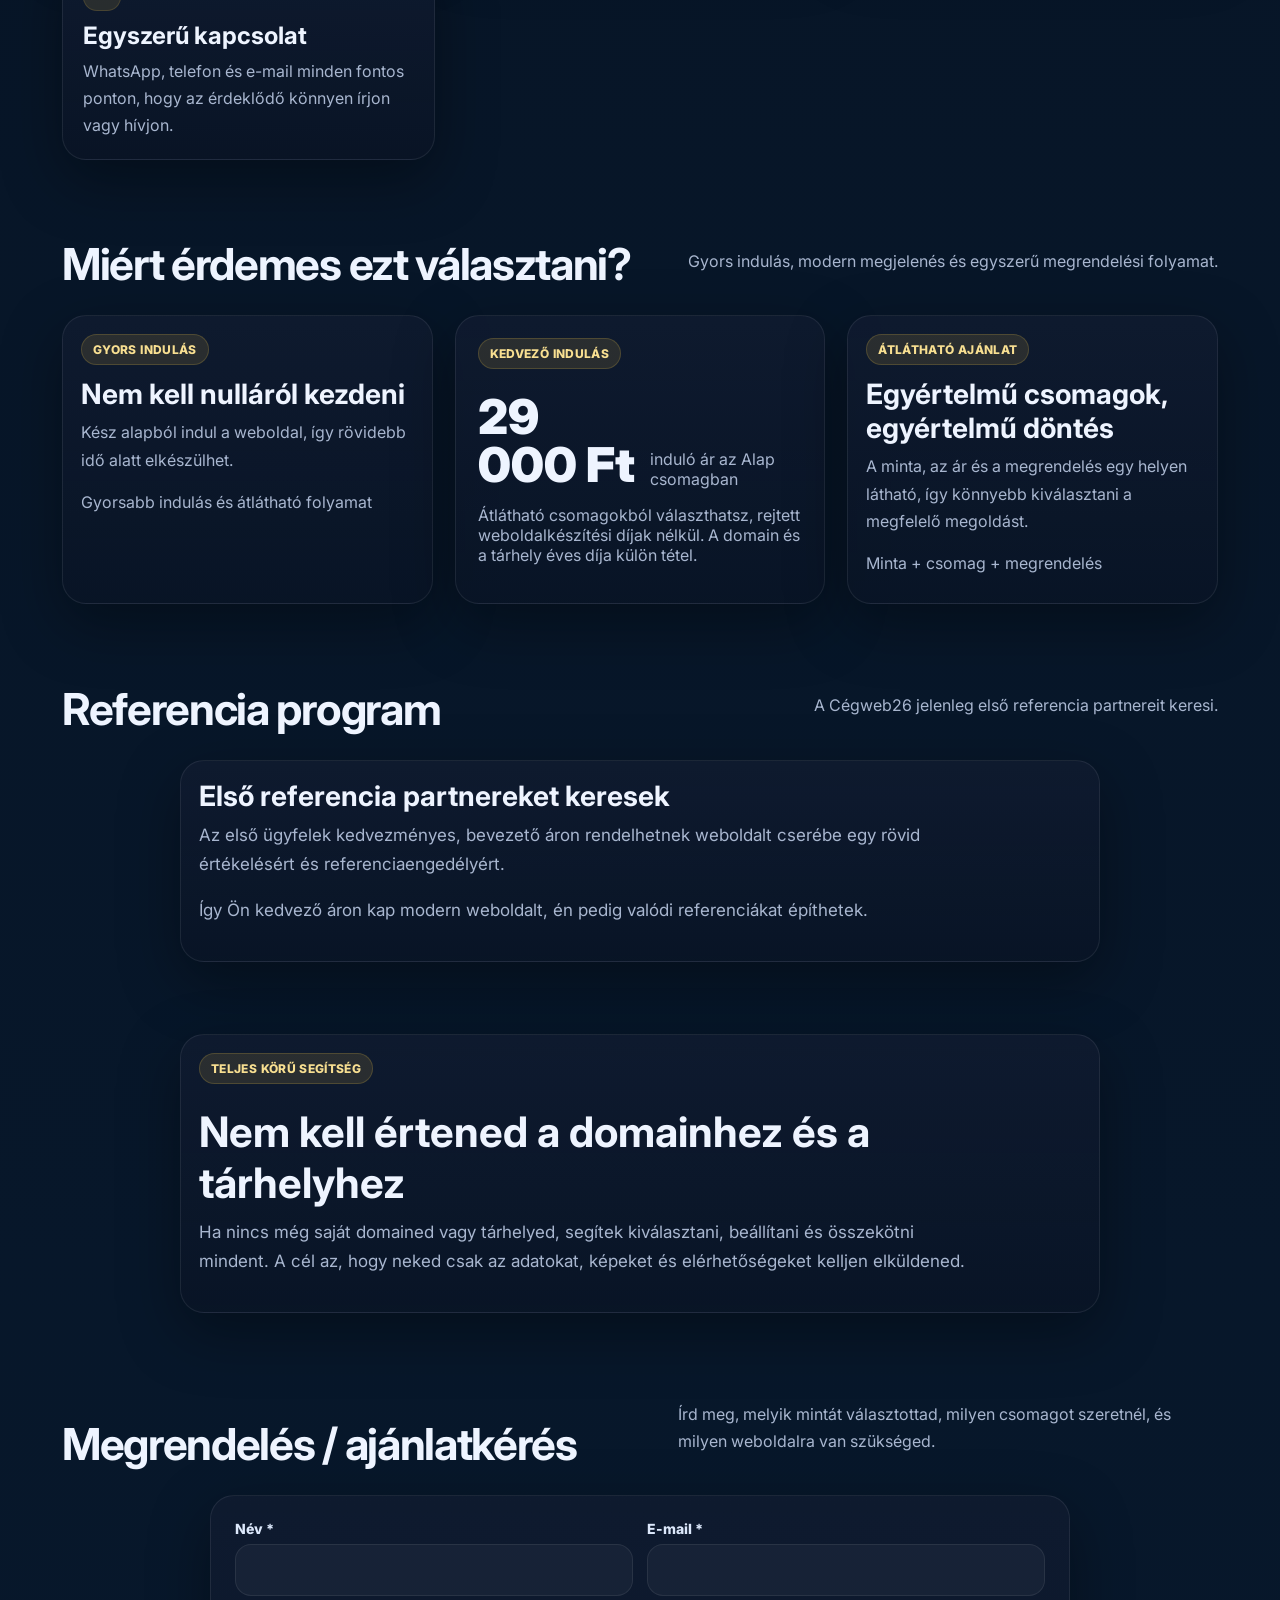
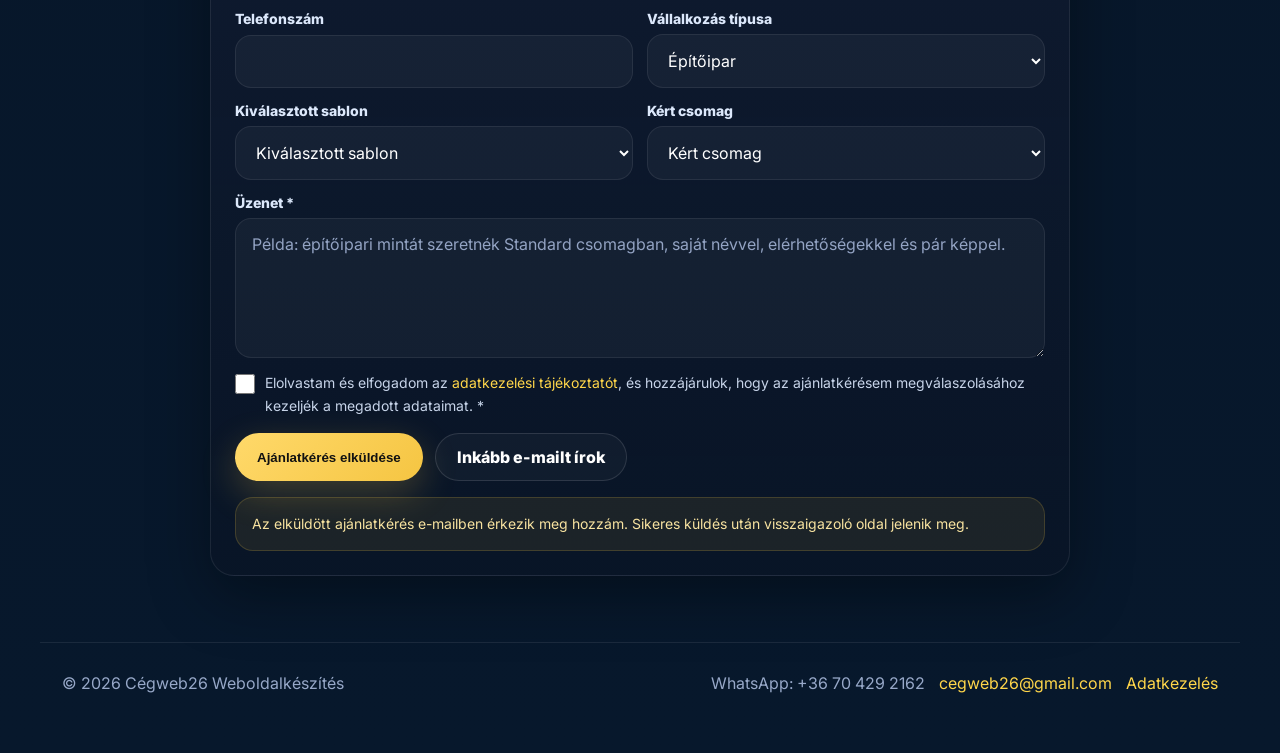
==== commit 94540d48: "Javítja az ajánlatkérést és az akadálymentességet" ====
--- a/index.html
+++ b/index.html
@@ -121,20 +121,20 @@
         <a href="#folyamat">Hogyan működik</a>
         <a href="#kapcsolat">Megrendelés</a>
       </nav>
-      <div class="header-contact" aria-label="Gyors kapcsolat">
+      <div class="header-contact" role="group" aria-label="Gyors kapcsolat">
         <a class="header-contact-btn wa" href="https://wa.me/36704292162" target="_blank" rel="noopener" title="WhatsApp írás"><span class="hc-icon">💬</span><span class="hc-text">WhatsApp</span></a>
         <a class="header-contact-btn call" href="tel:+36704292162" title="Hívás indítása"><span class="hc-icon">📞</span><span class="hc-text">Hívás</span></a>
         <a class="header-contact-btn mail" href="mailto:cegweb26@gmail.com" title="E-mail küldése"><span class="hc-icon">✉️</span><span class="hc-text">E-mail</span></a>
       </div>
       <button class="menu-toggle" id="menuToggle" type="button" aria-label="Menü megnyitása" aria-expanded="false">☰</button>
-      <div class="mobile-menu" id="mobileMenu" aria-hidden="true">
+      <div class="mobile-menu" id="mobileMenu" aria-hidden="true" inert>
         <a href="#mintak">Szolgáltatások</a>
         <a href="#arak">Árak</a>
         <a href="#folyamat">Hogyan működik</a>
         <a href="#kapcsolat">Megrendelés</a>
         <div class="mobile-menu-divider"></div>
         <a class="mobile-contact wa" href="https://wa.me/36704292162" target="_blank" rel="noopener">💬 WhatsApp írás</a>
-        <a class="mobile-contact call" href="tel:+36704292162">📞 Hívás indítása</a>
+        <a class="mobile-contact call" href="tel:+36704292162">📞&nbsp;Hívás&nbsp;indítása</a>
         <a class="mobile-contact mail" href="mailto:cegweb26@gmail.com">✉️ E-mail küldése</a>
       </div>
     </div>
@@ -158,7 +158,7 @@
         <div class="price-pill">Weboldal már 29 000 Ft-tól</div><div class="hero-note">Gyors indulás, mobilbarát megjelenés, jól látható kapcsolatfelvétel és vállalkozásodra szabott szövegezés.</div>
         <div class="stats">
           <div class="stat"><b>4</b><span>kész prémium minta</span></div>
-          <div class="stat"><b>1–3 nap</b><span>gyors indulás</span></div>
+          <div class="stat"><b>2–3 nap</b><span>első használható verzió</span></div>
           <div class="stat"><b>100%</b><span>mobilbarát megjelenés</span></div>
         </div>
       </div>
@@ -406,7 +406,7 @@
 
         <article class="rating-card">
           <span class="kicker">Kedvező indulás</span>
-          <div style="display:flex;align-items:end;gap:14px;margin:12px 0 8px">
+          <div class="rating-row">
             <div class="rating-big">29 000 Ft</div>
             <div class="muted">induló ár az Alap csomagban</div>
           </div>
@@ -424,7 +424,7 @@
   </section>
 
 
-  
+
 <section class="section reveal" id="velemenyek">
 <div class="container">
 <div class="section-head">
@@ -458,48 +458,54 @@
       </div>
 
       <div class="form-wrap">
-        <form id="quoteForm">
+        <form id="quoteForm" action="https://formsubmit.co/cegweb26@gmail.com" method="POST" data-email-form>
+          <input type="hidden" name="_subject" value="Új Cégweb26 ajánlatkérés">
+          <input type="hidden" name="_template" value="table">
+          <input type="hidden" name="_next" value="https://cegweb26.hu/koszonjuk.html">
+          <input type="hidden" name="_url" value="https://cegweb26.hu/">
           <input type="hidden" name="Oldal" value="Cégweb26 főoldal">
+          <input class="honey-field" type="text" name="_honey" tabindex="-1" autocomplete="off" aria-hidden="true">
 
           <div class="form-grid">
-            <input name="Név" placeholder="Név" required>
-            <input name="E-mail" type="email" placeholder="E-mail" required>
-            <input name="Telefonszám" placeholder="Telefonszám">
-
-            <select name="Vállalkozás típusa">
+            <div class="field"><label for="quote-name">Név *</label><input id="quote-name" name="Név" type="text" autocomplete="name" required></div>
+            <div class="field"><label for="quote-email">E-mail *</label><input id="quote-email" name="_replyto" type="email" autocomplete="email" required></div>
+            <div class="field"><label for="quote-phone">Telefonszám</label><input id="quote-phone" name="Telefonszám" type="tel" autocomplete="tel"></div>
+
+            <div class="field"><label for="business-type">Vállalkozás típusa</label><select id="business-type" name="Vállalkozás típusa">
               <option>Építőipar</option>
               <option>Autószerviz</option>
               <option>Étterem</option>
               <option>Fogorvos</option>
               <option>Egyéb</option>
-            </select>
-
-            <select name="Kiválasztott sablon" id="templateSelect">
+            </select></div>
+
+            <div class="field"><label for="templateSelect">Kiválasztott sablon</label><select name="Kiválasztott sablon" id="templateSelect">
               <option value="">Kiválasztott sablon</option>
               <option>Építőipari prémium sablon</option>
               <option>Autószerelő prémium sablon</option>
               <option>Étterem prémium sablon</option>
               <option>Fogorvosi prémium sablon</option>
               <option>Még nem tudom</option>
-            </select>
-
-            <select name="Kért csomag" id="packageSelect">
+            </select></div>
+
+            <div class="field"><label for="packageSelect">Kért csomag</label><select name="Kért csomag" id="packageSelect">
               <option value="">Kért csomag</option>
               <option>Alap – 29 000 Ft</option>
               <option>Standard – 49 000 Ft</option>
               <option>Prémium – 69 000 Ft</option>
               <option>Még nem tudom</option>
-            </select>
-          </div>
-
-          <textarea name="Üzenet" placeholder="Példa: építőipari mintát szeretnék Standard csomagban, saját névvel, elérhetőségekkel és pár képpel." required></textarea>
+            </select></div>
+          </div>
+
+          <div class="field form-message-field"><label for="quote-message">Üzenet *</label><textarea id="quote-message" name="Üzenet" placeholder="Példa: építőipari mintát szeretnék Standard csomagban, saját névvel, elérhetőségekkel és pár képpel." required></textarea></div>
+          <label class="consent-field"><input type="checkbox" name="Adatkezelési hozzájárulás" value="Elfogadva" required><span>Elolvastam és elfogadom az <a href="adatkezeles.html" target="_blank" rel="noopener">adatkezelési tájékoztatót</a>, és hozzájárulok, hogy az ajánlatkérésem megválaszolásához kezeljék a megadott adataimat. *</span></label>
 
           <div class="form-actions">
-            <button class="btn" type="submit">Megrendelés indítása</button>
+            <button class="btn" type="submit">Ajánlatkérés elküldése</button>
             <a class="btn-outline" href="mailto:cegweb26@gmail.com?subject=C%C3%A9gweb26%20ajanlatkeres">Inkább e-mailt írok</a>
           </div>
 
-          <div class="notice">Gyors kapcsolat: WhatsApp, telefon és e-mail is elérhető. Írd meg röviden, milyen vállalkozásod van, és milyen weboldalt szeretnél.</div>
+          <div class="notice">Az elküldött ajánlatkérés e-mailben érkezik meg hozzám. Sikeres küldés után visszaigazoló oldal jelenik meg.</div>
         </form>
       </div>
     </div>
@@ -513,7 +519,7 @@
   <footer class="footer">
     <div class="container footer-box">
       <div>© 2026 Cégweb26 Weboldalkészítés</div>
-      <div>WhatsApp: +36 70 429 2162 • E-mail: cegweb26@gmail.com</div>
+      <div class="footer-links"><span>WhatsApp: +36 70 429 2162</span><a href="mailto:cegweb26@gmail.com">cegweb26@gmail.com</a><a href="adatkezeles.html">Adatkezelés</a></div>
     </div>
   </footer>
 
--- a/assets/styles.css
+++ b/assets/styles.css
@@ -183,6 +183,8 @@
 .faq-item.open .faq-a{display:block}
 .form-wrap{padding:24px;max-width:860px;margin:0 auto}
 .form-grid{display:grid;grid-template-columns:1fr 1fr;gap:14px}
+.field{display:grid;gap:7px}
+.field label{color:#dce8fb;font-size:14px;font-weight:800}
 input,select,textarea{
   width:100%;padding:15px 16px;border-radius:16px;border:1px solid rgba(255,255,255,.08);
   background:rgba(255,255,255,.04);color:#fff;font:inherit;outline:none
@@ -190,12 +192,34 @@
 select option{color:#111}
 textarea{min-height:140px;resize:vertical}
 input::placeholder, textarea::placeholder{color:#93a3c3}
+input:focus-visible,select:focus-visible,textarea:focus-visible,button:focus-visible,a:focus-visible{
+  outline:3px solid rgba(255,214,74,.9);outline-offset:3px
+}
+button:disabled{cursor:wait;opacity:.72}
+.form-message-field{margin-top:14px}
+.consent-field{display:flex;align-items:flex-start;gap:10px;margin-top:14px;color:#c7d4e9;font-size:14px;line-height:1.6}
+.consent-field input{width:20px;height:20px;margin:2px 0 0;flex:0 0 auto;accent-color:var(--accent)}
+.consent-field a,.footer-links a,.legal-content a{color:#ffd64a}
+.honey-field{position:absolute!important;left:-10000px!important;width:1px!important;height:1px!important;overflow:hidden!important}
 .notice{
   margin-top:16px;padding:14px 16px;border-radius:18px;background:rgba(245,197,66,.08);
   border:1px solid rgba(245,197,66,.18);color:#f8e3a0;font-size:14px;line-height:1.7
 }
 .footer{padding:30px 0 60px;color:#97a8c8}
 .footer-box{display:flex;justify-content:space-between;gap:24px;align-items:center;padding-top:30px;border-top:1px solid var(--line)}
+.footer-links{display:flex;gap:14px;flex-wrap:wrap;justify-content:flex-end}
+.legal-page{padding:70px 0}
+.legal-content{max-width:900px;margin:0 auto;padding:30px;border-radius:var(--radius);background:linear-gradient(180deg,rgba(16,27,48,.82),rgba(10,20,37,.74));border:1px solid var(--line);box-shadow:var(--shadow)}
+.legal-content h1{font-size:clamp(34px,5vw,56px)}
+.legal-content h2{margin-top:32px;font-size:25px}
+.legal-content p,.legal-content li{color:var(--muted);line-height:1.75}
+.legal-content table{width:100%;border-collapse:collapse;margin:18px 0}
+.legal-content th,.legal-content td{padding:12px;border:1px solid var(--line);text-align:left;vertical-align:top}
+.narrow{max-width:760px}
+.panel-pad{padding:34px}
+.text-center{text-align:center}
+.center-actions{justify-content:center}
+.rating-row{display:flex;align-items:flex-end;gap:14px;margin:12px 0 8px}
 .reveal{opacity:0;transform:translateY(18px);transition:all .7s ease}
 .reveal.show{opacity:1;transform:none}
 .sticky-cta{
@@ -241,6 +265,7 @@
   .stats{grid-template-columns:1fr}
   .preview{min-height:360px}
   .section-head,.footer-box{display:block}
+  .footer-links{justify-content:flex-start;margin-top:12px}
   .nav-links{display:none}
   .sticky-cta{display:none}
 }
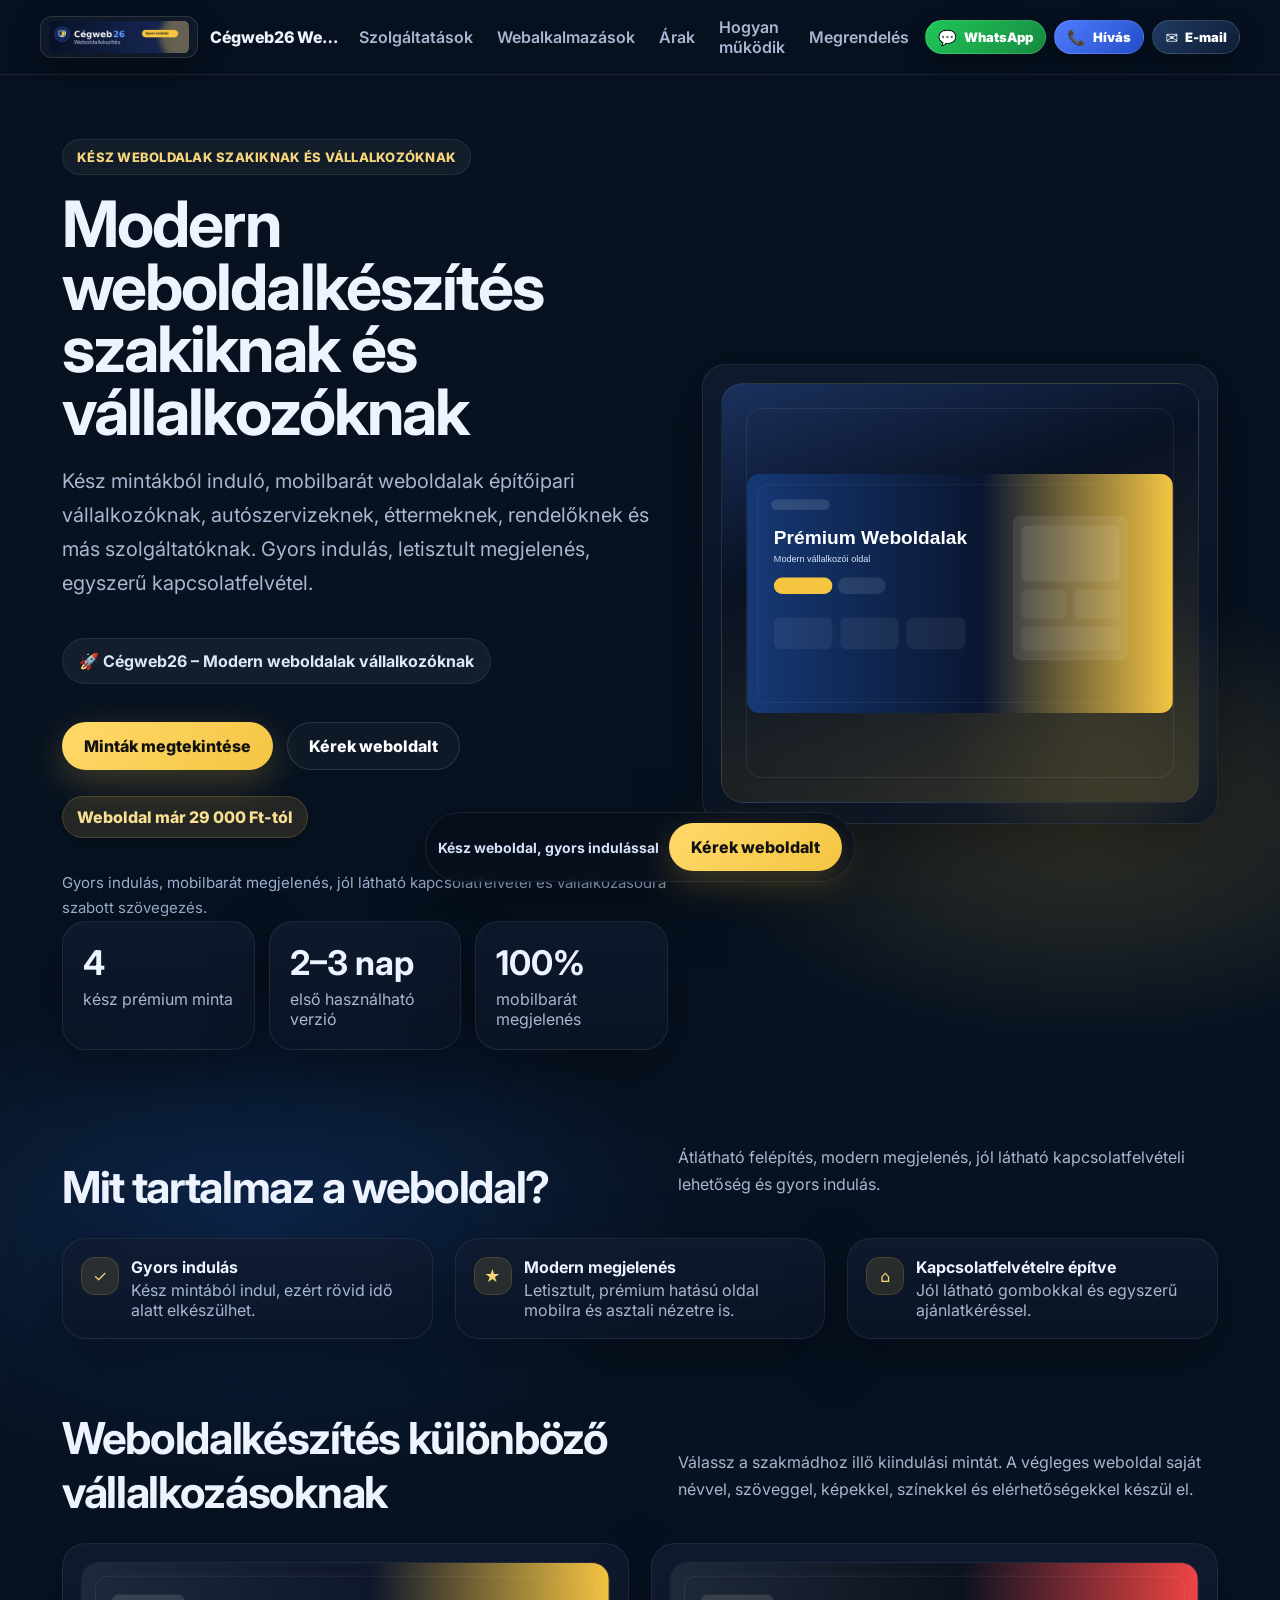
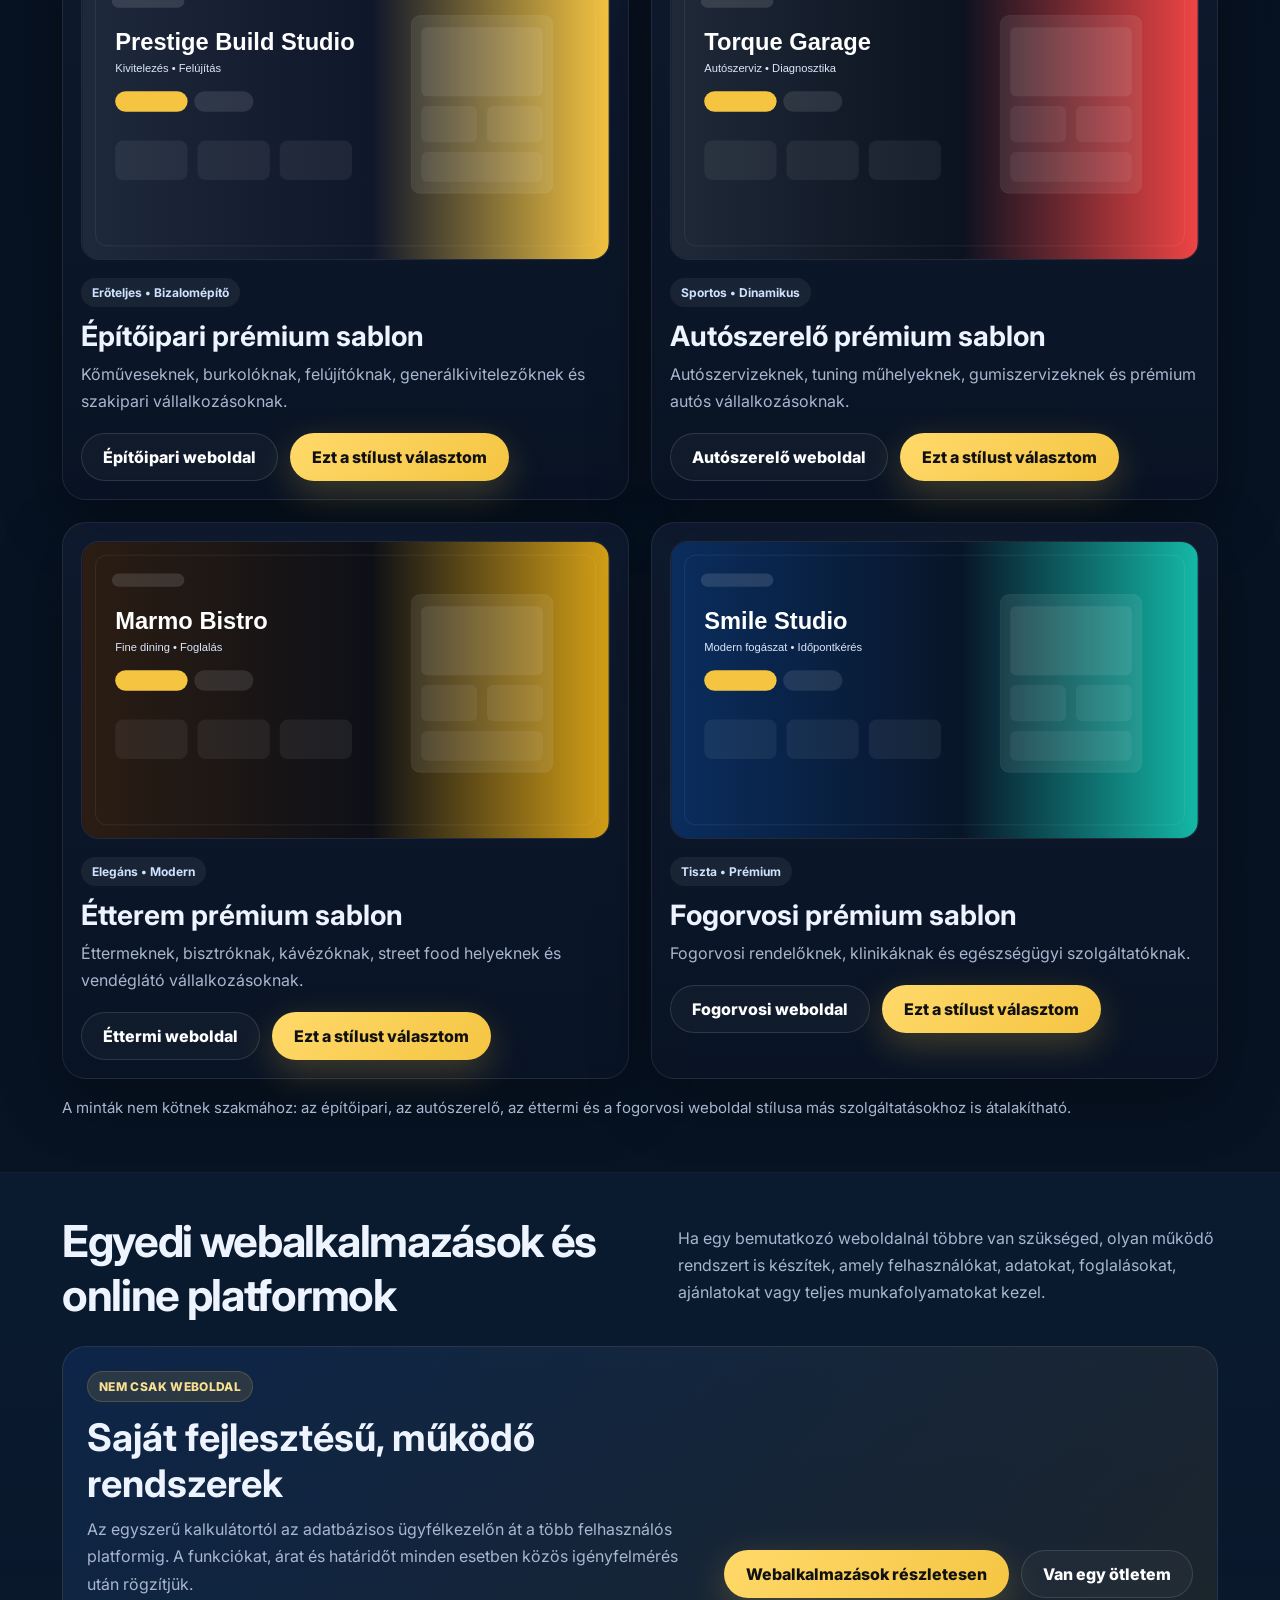
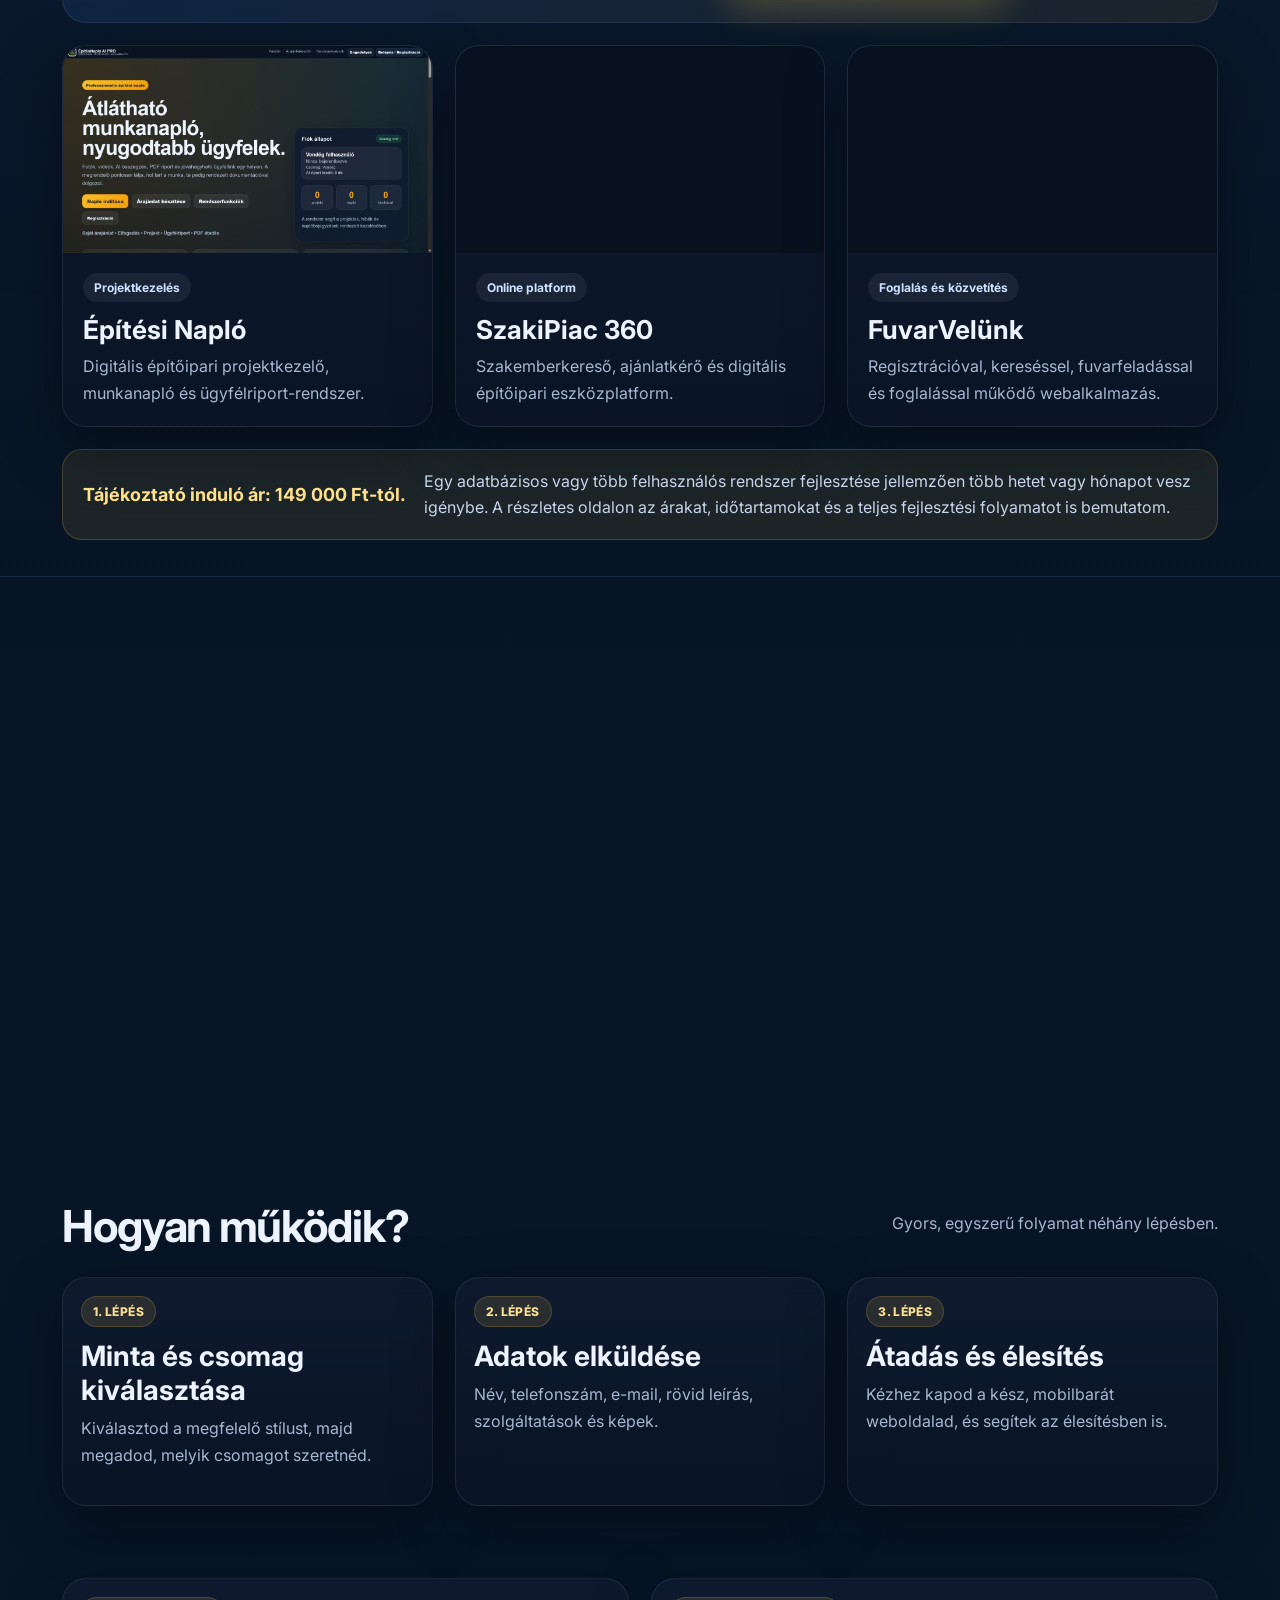
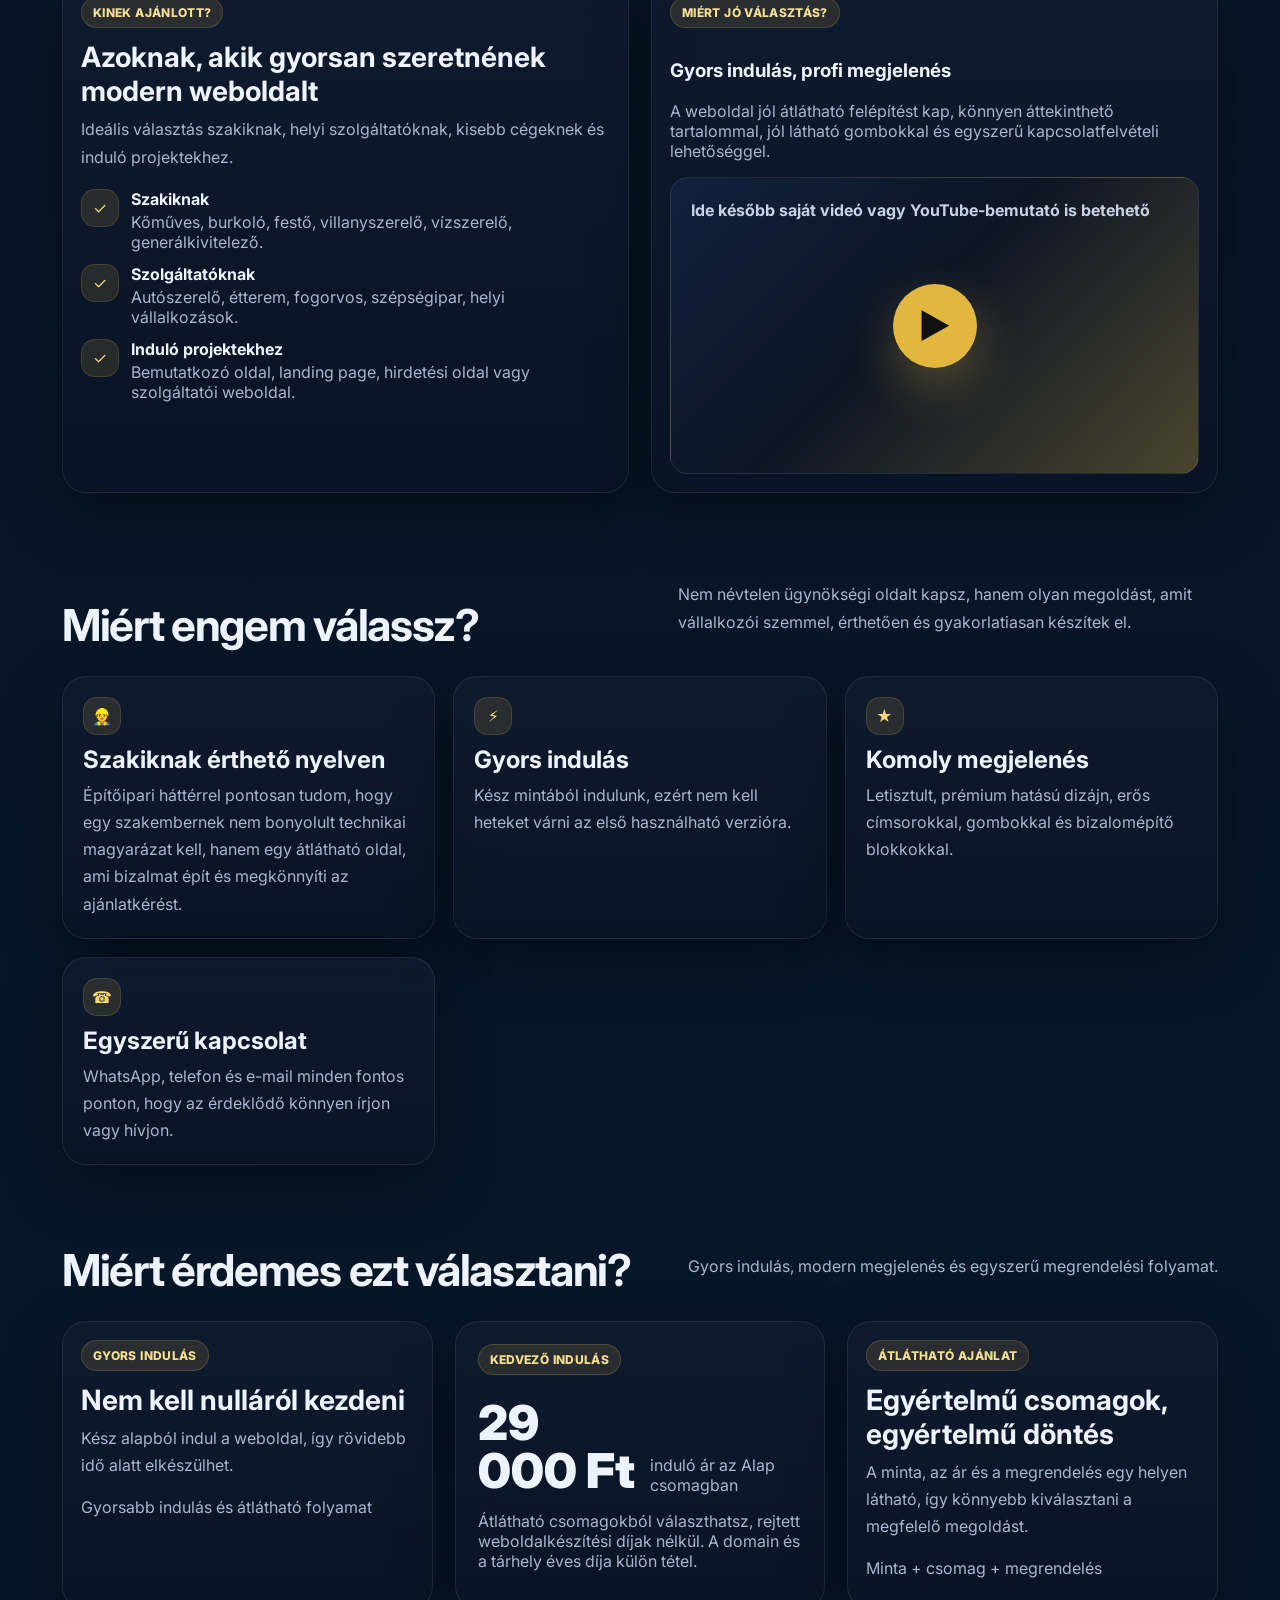
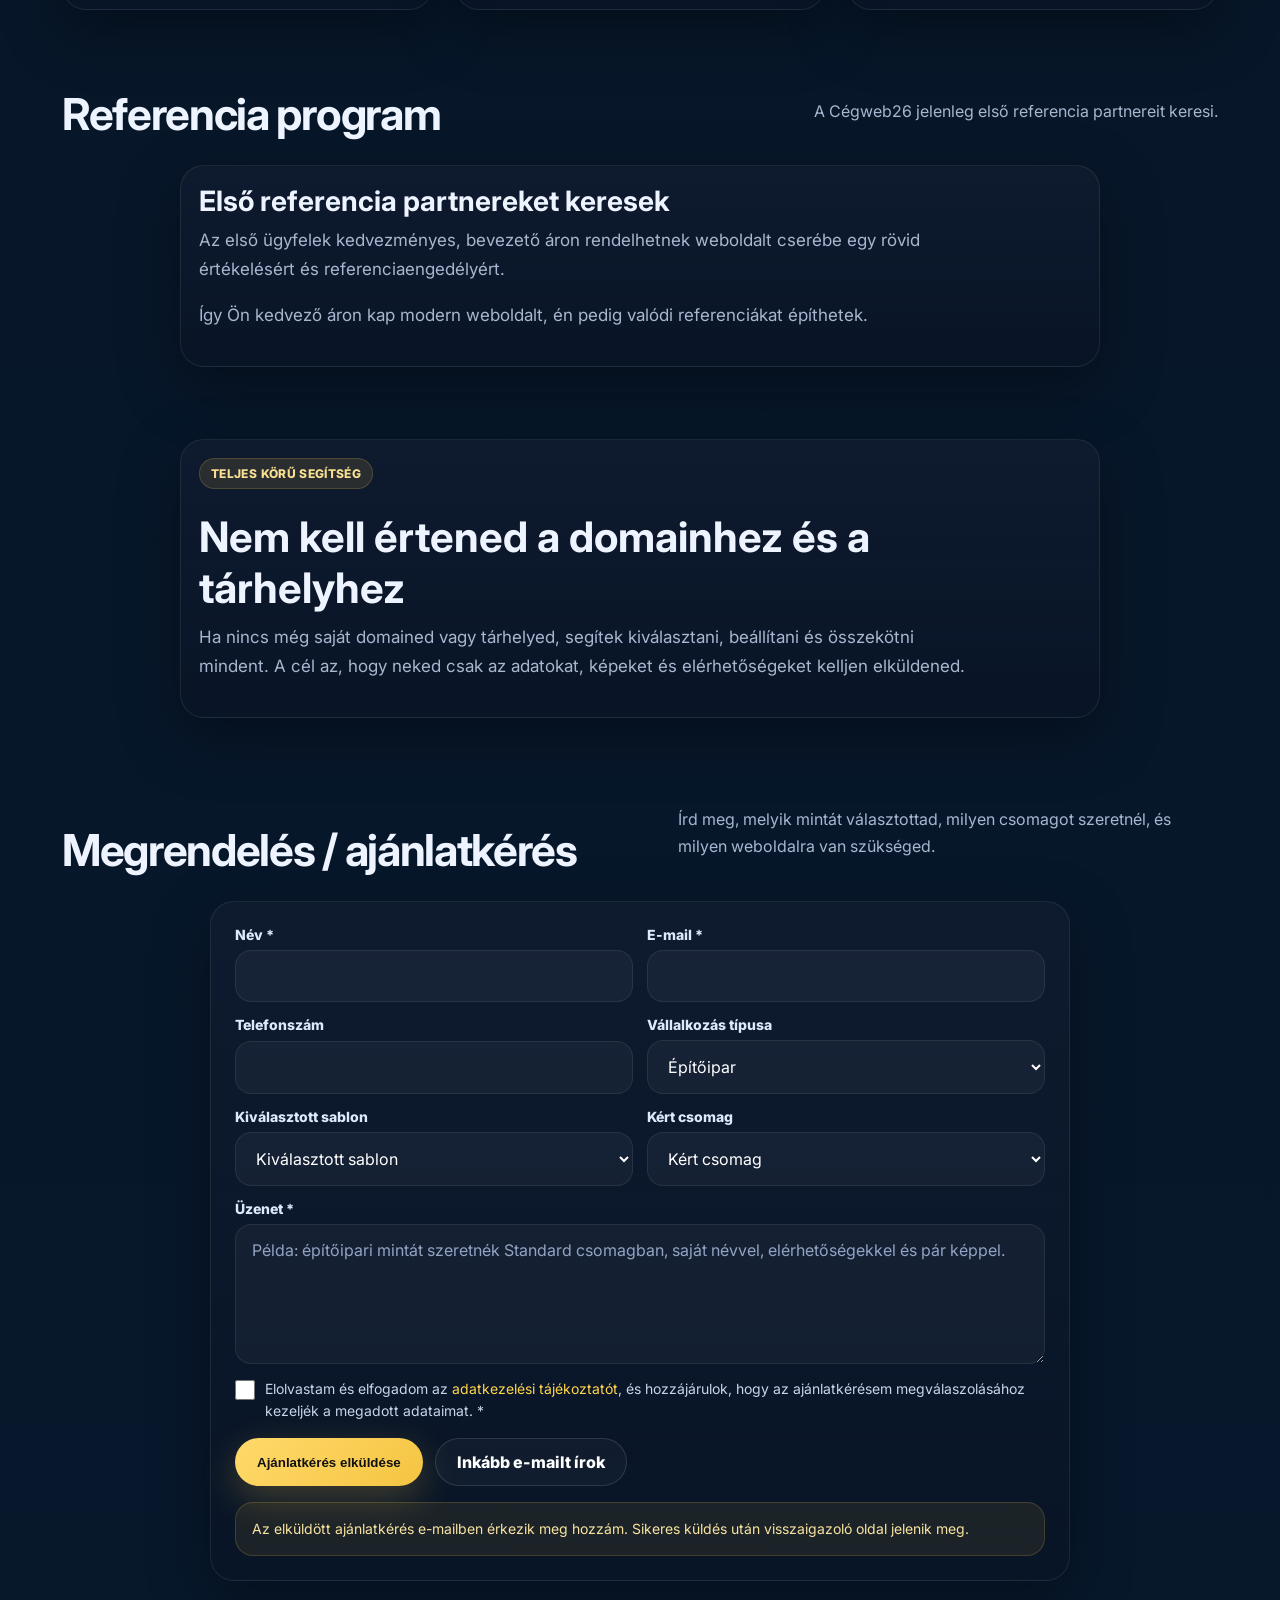
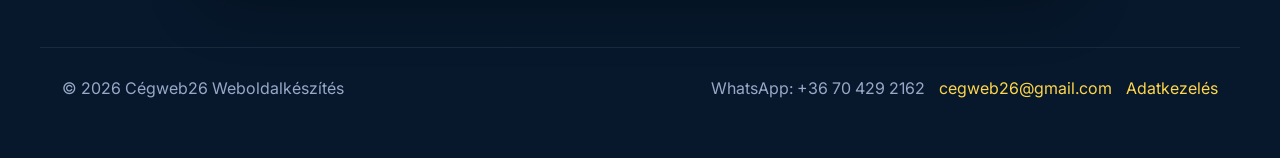
==== commit e8489149: "Webalkalmazas szolgaltatas es referenciak" ====
--- a/index.html
+++ b/index.html
@@ -117,6 +117,7 @@
       </a>
       <nav class="nav-links">
         <a href="#mintak">Szolgáltatások</a>
+        <a href="webalkalmazasok.html">Webalkalmazások</a>
         <a href="#arak">Árak</a>
         <a href="#folyamat">Hogyan működik</a>
         <a href="#kapcsolat">Megrendelés</a>
@@ -129,6 +130,7 @@
       <button class="menu-toggle" id="menuToggle" type="button" aria-label="Menü megnyitása" aria-expanded="false">☰</button>
       <div class="mobile-menu" id="mobileMenu" aria-hidden="true" inert>
         <a href="#mintak">Szolgáltatások</a>
+        <a href="webalkalmazasok.html">Webalkalmazások</a>
         <a href="#arak">Árak</a>
         <a href="#folyamat">Hogyan működik</a>
         <a href="#kapcsolat">Megrendelés</a>
@@ -263,6 +265,44 @@
     </div>
   </section>
 
+  <section id="webalkalmazasok" class="section reveal app-home-section">
+    <div class="container">
+      <div class="section-head">
+        <h2>Egyedi webalkalmazások és online platformok</h2>
+        <p>Ha egy bemutatkozó weboldalnál többre van szükséged, olyan működő rendszert is készítek, amely felhasználókat, adatokat, foglalásokat, ajánlatokat vagy teljes munkafolyamatokat kezel.</p>
+      </div>
+      <div class="app-home-intro">
+        <div>
+          <span class="kicker">Nem csak weboldal</span>
+          <h3>Saját fejlesztésű, működő rendszerek</h3>
+          <p>Az egyszerű kalkulátortól az adatbázisos ügyfélkezelőn át a több felhasználós platformig. A funkciókat, árat és határidőt minden esetben közös igényfelmérés után rögzítjük.</p>
+        </div>
+        <div class="app-home-actions">
+          <a class="btn" href="webalkalmazasok.html">Webalkalmazások részletesen</a>
+          <a class="btn-outline js-prefill" href="#kapcsolat" data-template="Egyedi webalkalmazás / online platform" data-package="Egyedi webalkalmazás">Van egy ötletem</a>
+        </div>
+      </div>
+      <div class="app-home-grid">
+        <article class="app-home-card">
+          <a href="https://epitesi-naplo.eu/" target="_blank" rel="noopener"><img src="assets/ref-epitesi-naplo.png" alt="Építési Napló webalkalmazás bemutatóképe" width="1265" height="712" loading="lazy" decoding="async"></a>
+          <div><span class="template-badge">Projektkezelés</span><h3>Építési Napló</h3><p>Digitális építőipari projektkezelő, munkanapló és ügyfélriport-rendszer.</p></div>
+        </article>
+        <article class="app-home-card">
+          <a href="https://szakipiac-2025.hu/" target="_blank" rel="noopener"><img src="assets/ref-szakipiac.png" alt="SzakiPiac 360 platform bemutatóképe" width="1265" height="712" loading="lazy" decoding="async"></a>
+          <div><span class="template-badge">Online platform</span><h3>SzakiPiac 360</h3><p>Szakemberkereső, ajánlatkérő és digitális építőipari eszközplatform.</p></div>
+        </article>
+        <article class="app-home-card">
+          <a href="https://fuvarvelunk.hu/" target="_blank" rel="noopener"><img src="assets/ref-fuvarvelunk.png" alt="FuvarVelünk webalkalmazás bemutatóképe" width="1265" height="712" loading="lazy" decoding="async"></a>
+          <div><span class="template-badge">Foglalás és közvetítés</span><h3>FuvarVelünk</h3><p>Regisztrációval, kereséssel, fuvarfeladással és foglalással működő webalkalmazás.</p></div>
+        </article>
+      </div>
+      <div class="app-home-note">
+        <strong>Tájékoztató induló ár: 149 000 Ft-tól.</strong>
+        <span>Egy adatbázisos vagy több felhasználós rendszer fejlesztése jellemzően több hetet vagy hónapot vesz igénybe. A részletes oldalon az árakat, időtartamokat és a teljes fejlesztési folyamatot is bemutatom.</span>
+      </div>
+    </div>
+  </section>
+
   <section id="arak" class="section reveal">
     <div class="container">
       <div class="section-head">
@@ -476,6 +516,7 @@
               <option>Autószerviz</option>
               <option>Étterem</option>
               <option>Fogorvos</option>
+              <option>Egyedi webalkalmazás / online platform</option>
               <option>Egyéb</option>
             </select></div>
 
@@ -485,6 +526,7 @@
               <option>Autószerelő prémium sablon</option>
               <option>Étterem prémium sablon</option>
               <option>Fogorvosi prémium sablon</option>
+              <option>Egyedi webalkalmazás / online platform</option>
               <option>Még nem tudom</option>
             </select></div>
 
@@ -493,6 +535,7 @@
               <option>Alap – 29 000 Ft</option>
               <option>Standard – 49 000 Ft</option>
               <option>Prémium – 69 000 Ft</option>
+              <option>Egyedi webalkalmazás – felmérés után</option>
               <option>Még nem tudom</option>
             </select></div>
           </div>
--- a/assets/styles.css
+++ b/assets/styles.css
@@ -408,3 +408,78 @@
 .trust-card h2{margin:10px 0 10px;font-size:clamp(26px,4vw,42px)}
 .trust-card p{color:var(--muted);font-size:17px;line-height:1.7;max-width:780px}
 @media(max-width:780px){.testimonial-head{align-items:flex-start}.avatar{width:42px;height:42px}.trust-card{padding:20px}.trust-card p{font-size:15px}}
+
+/* Egyedi webalkalmazások szolgáltatás */
+.app-home-section{
+  position:relative;
+  background:linear-gradient(180deg,rgba(20,48,86,.24),rgba(9,20,38,.08));
+  border-top:1px solid rgba(255,255,255,.05);
+  border-bottom:1px solid rgba(255,255,255,.05);
+}
+.app-home-intro{display:flex;align-items:flex-end;justify-content:space-between;gap:24px;padding:24px;margin-bottom:22px;border-radius:24px;background:linear-gradient(135deg,rgba(39,122,255,.13),rgba(245,197,66,.08));border:1px solid var(--line)}
+.app-home-intro h3{margin:0 0 10px;font-size:clamp(26px,3vw,38px)}
+.app-home-intro p{max-width:760px;margin:0;color:var(--muted);line-height:1.7}
+.app-home-actions{display:flex;gap:12px;flex-wrap:wrap;justify-content:flex-end;flex:0 0 auto}
+.app-home-grid,.app-reference-grid{display:grid;grid-template-columns:repeat(3,1fr);gap:22px}
+.app-home-card,.app-reference-card{overflow:hidden;border-radius:24px;background:linear-gradient(180deg,rgba(16,27,48,.88),rgba(10,20,37,.78));border:1px solid var(--line);box-shadow:var(--shadow)}
+.app-home-card>a,.app-reference-image{display:block;aspect-ratio:16/9;overflow:hidden;background:#08111f}
+.app-home-card img,.app-reference-image img{width:100%;height:100%;object-fit:cover;transition:transform .3s ease}
+.app-home-card:hover img,.app-reference-card:hover .app-reference-image img{transform:scale(1.025)}
+.app-home-card>div,.app-reference-body{padding:20px}
+.app-home-card h3,.app-reference-card h3{margin:0 0 8px;font-size:26px}
+.app-home-card p,.app-reference-card p{margin:0;color:var(--muted);line-height:1.65}
+.app-home-note{display:grid;grid-template-columns:auto 1fr;gap:18px;align-items:center;margin-top:22px;padding:18px 20px;border-radius:20px;background:rgba(245,197,66,.09);border:1px solid rgba(245,197,66,.2)}
+.app-home-note strong{color:#ffe18a;font-size:18px}
+.app-home-note span{color:#c7d4e9;line-height:1.65}
+.app-service-hero{padding-top:54px}
+.app-service-hero h1{max-width:760px}
+.app-proof-row{display:flex;gap:10px;flex-wrap:wrap}
+.app-proof-row span,.app-tags span{padding:8px 11px;border-radius:999px;background:rgba(39,122,255,.11);border:1px solid rgba(104,157,255,.2);color:#dce9ff;font-size:12px;font-weight:800}
+.app-hero-preview{min-height:390px}
+.browser-shot{overflow:hidden;border-radius:18px;background:#fff;border:1px solid rgba(255,255,255,.12);box-shadow:0 20px 50px rgba(0,0,0,.3)}
+.browser-shot-bar{height:38px;display:flex;align-items:center;gap:7px;padding:0 13px;background:#e8edf5;color:#4d5d75;font-size:11px;font-weight:700}
+.browser-shot-bar i{width:9px;height:9px;border-radius:50%;background:#ff6b6b}
+.browser-shot-bar i:nth-child(2){background:#ffd166}
+.browser-shot-bar i:nth-child(3){background:#56d68b}
+.browser-shot-bar span{margin-left:6px;overflow:hidden;white-space:nowrap;text-overflow:ellipsis}
+.browser-shot img{width:100%;aspect-ratio:16/9;object-fit:cover}
+.app-reference-section{background:rgba(5,13,25,.28)}
+.app-reference-card{display:flex;flex-direction:column}
+.app-reference-body{display:flex;flex-direction:column;align-items:flex-start;flex:1}
+.app-reference-body p{margin-bottom:16px}
+.app-reference-body .btn-outline{margin-top:auto}
+.app-tags{display:flex;flex-wrap:wrap;gap:7px;margin:0 0 18px}
+.app-price-grid .price{display:flex;flex-direction:column}
+.app-price-grid .price .amount{font-size:clamp(27px,3vw,38px);line-height:1.1;margin:8px 0 14px}
+.app-price-grid .price small{font-size:14px;line-height:1.6}
+.app-disclaimer{margin-top:20px;padding:16px 18px;border-radius:18px;background:rgba(255,255,255,.04);border:1px solid var(--line);color:#c8d5ea;line-height:1.65}
+.app-time-grid{display:grid;grid-template-columns:repeat(4,1fr);gap:16px}
+.app-time-grid article{padding:22px;border-radius:22px;background:linear-gradient(180deg,rgba(16,27,48,.82),rgba(10,20,37,.74));border:1px solid var(--line);box-shadow:var(--shadow)}
+.app-time-grid b{display:block;font-size:30px;color:#ffe078;margin-bottom:10px}
+.app-time-grid span{color:var(--muted);line-height:1.5}
+.app-process-grid{display:grid;grid-template-columns:repeat(3,1fr);gap:18px}
+.ownership-panel{display:grid;grid-template-columns:1.05fr .95fr;gap:34px;padding:32px;border-radius:28px;background:linear-gradient(135deg,rgba(39,122,255,.16),rgba(245,197,66,.1));border:1px solid rgba(255,255,255,.1);box-shadow:var(--shadow)}
+.ownership-panel h2{font-size:clamp(29px,4vw,44px);margin:6px 0 14px}
+.ownership-panel p{margin:0;color:var(--muted);line-height:1.75;font-size:17px}
+.ownership-list{list-style:none;padding:0;margin:0;display:grid;gap:12px}
+.ownership-list li{padding:13px 15px 13px 44px;position:relative;border-radius:16px;background:rgba(5,13,25,.35);border:1px solid rgba(255,255,255,.07);color:#dce8fb;line-height:1.55}
+.ownership-list li::before{content:"✓";position:absolute;left:16px;top:12px;color:#ffe078;font-weight:900}
+
+@media(max-width:1100px){
+  .app-price-grid{grid-template-columns:repeat(2,1fr)}
+  .app-time-grid{grid-template-columns:repeat(2,1fr)}
+}
+@media(max-width:980px){
+  .app-home-intro{display:block}
+  .app-home-actions{justify-content:flex-start;margin-top:20px}
+  .app-home-grid,.app-reference-grid,.app-process-grid{grid-template-columns:1fr}
+  .ownership-panel{grid-template-columns:1fr}
+  .app-hero-preview{min-height:300px}
+}
+@media(max-width:620px){
+  .app-price-grid,.app-time-grid{grid-template-columns:1fr}
+  .app-home-note{grid-template-columns:1fr}
+  .app-home-actions .btn,.app-home-actions .btn-outline{width:100%}
+  .ownership-panel{padding:22px}
+  .app-reference-body,.app-home-card>div{padding:18px}
+}
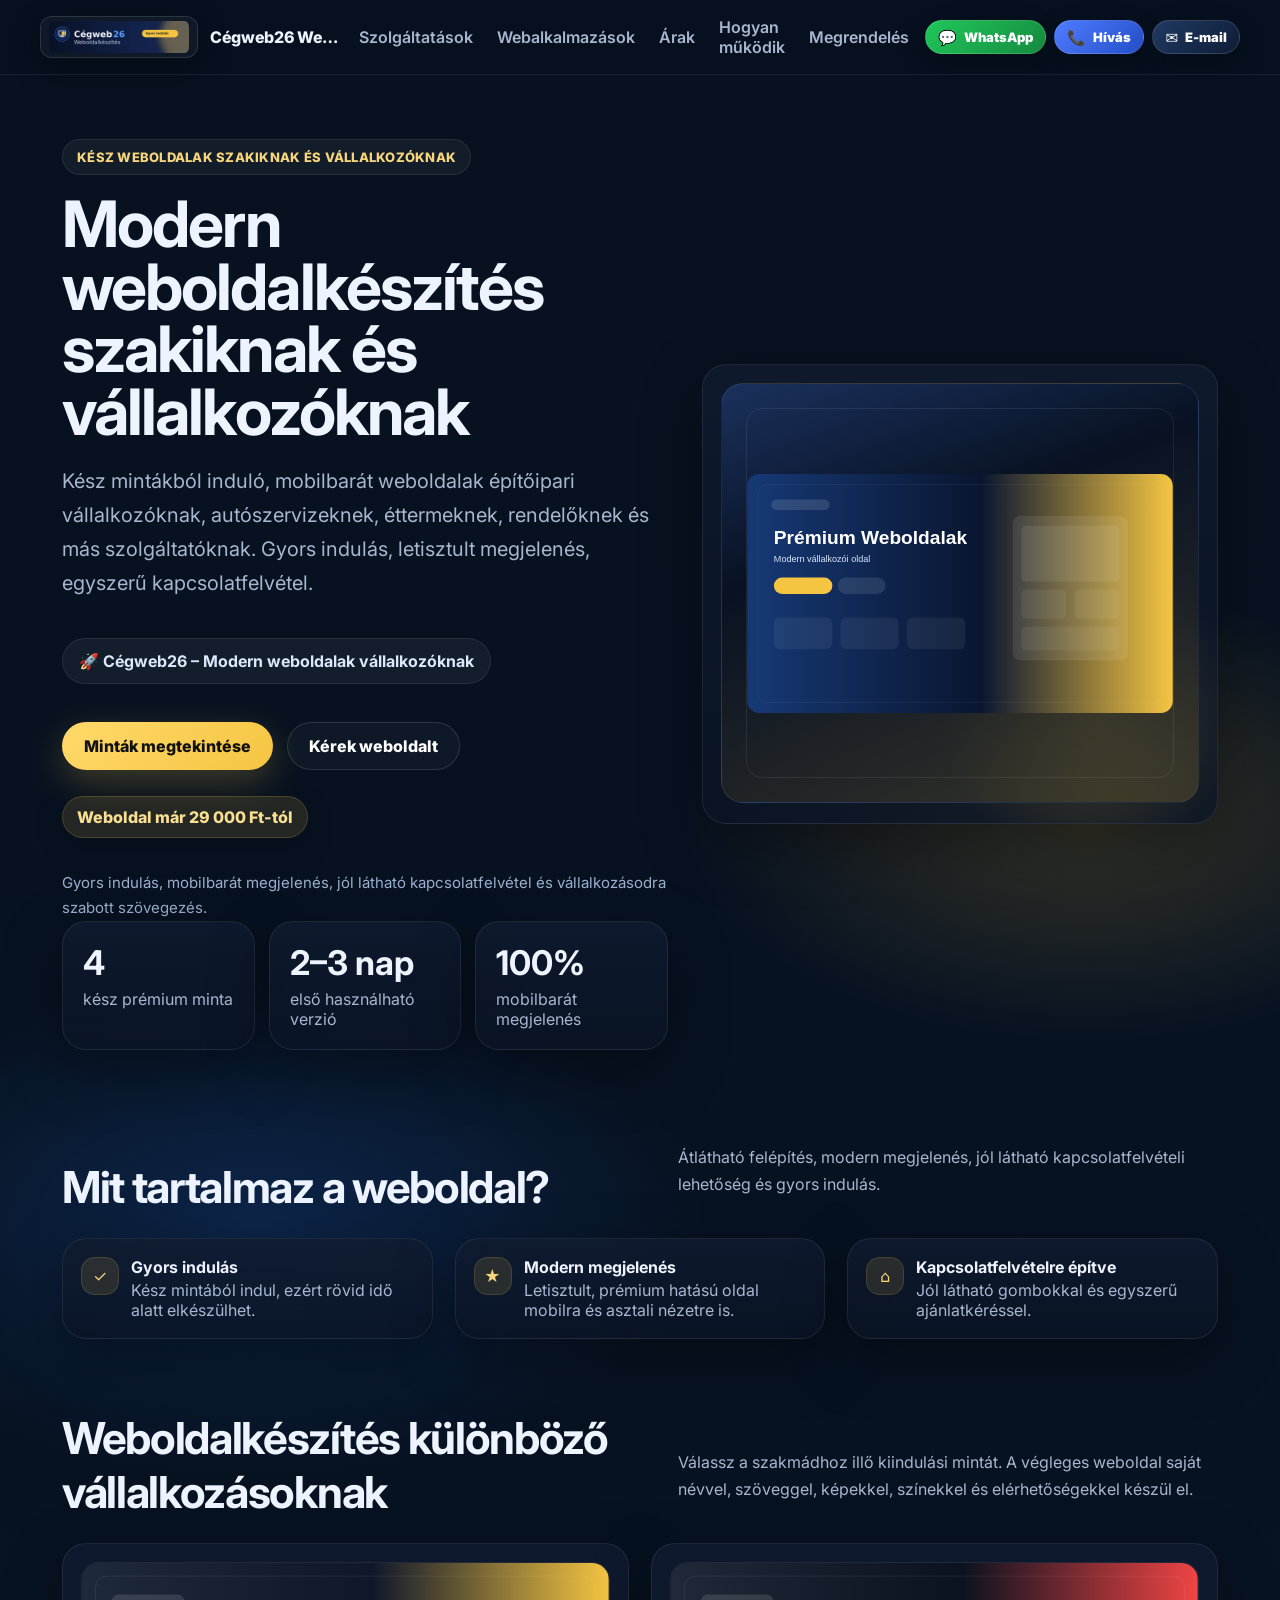
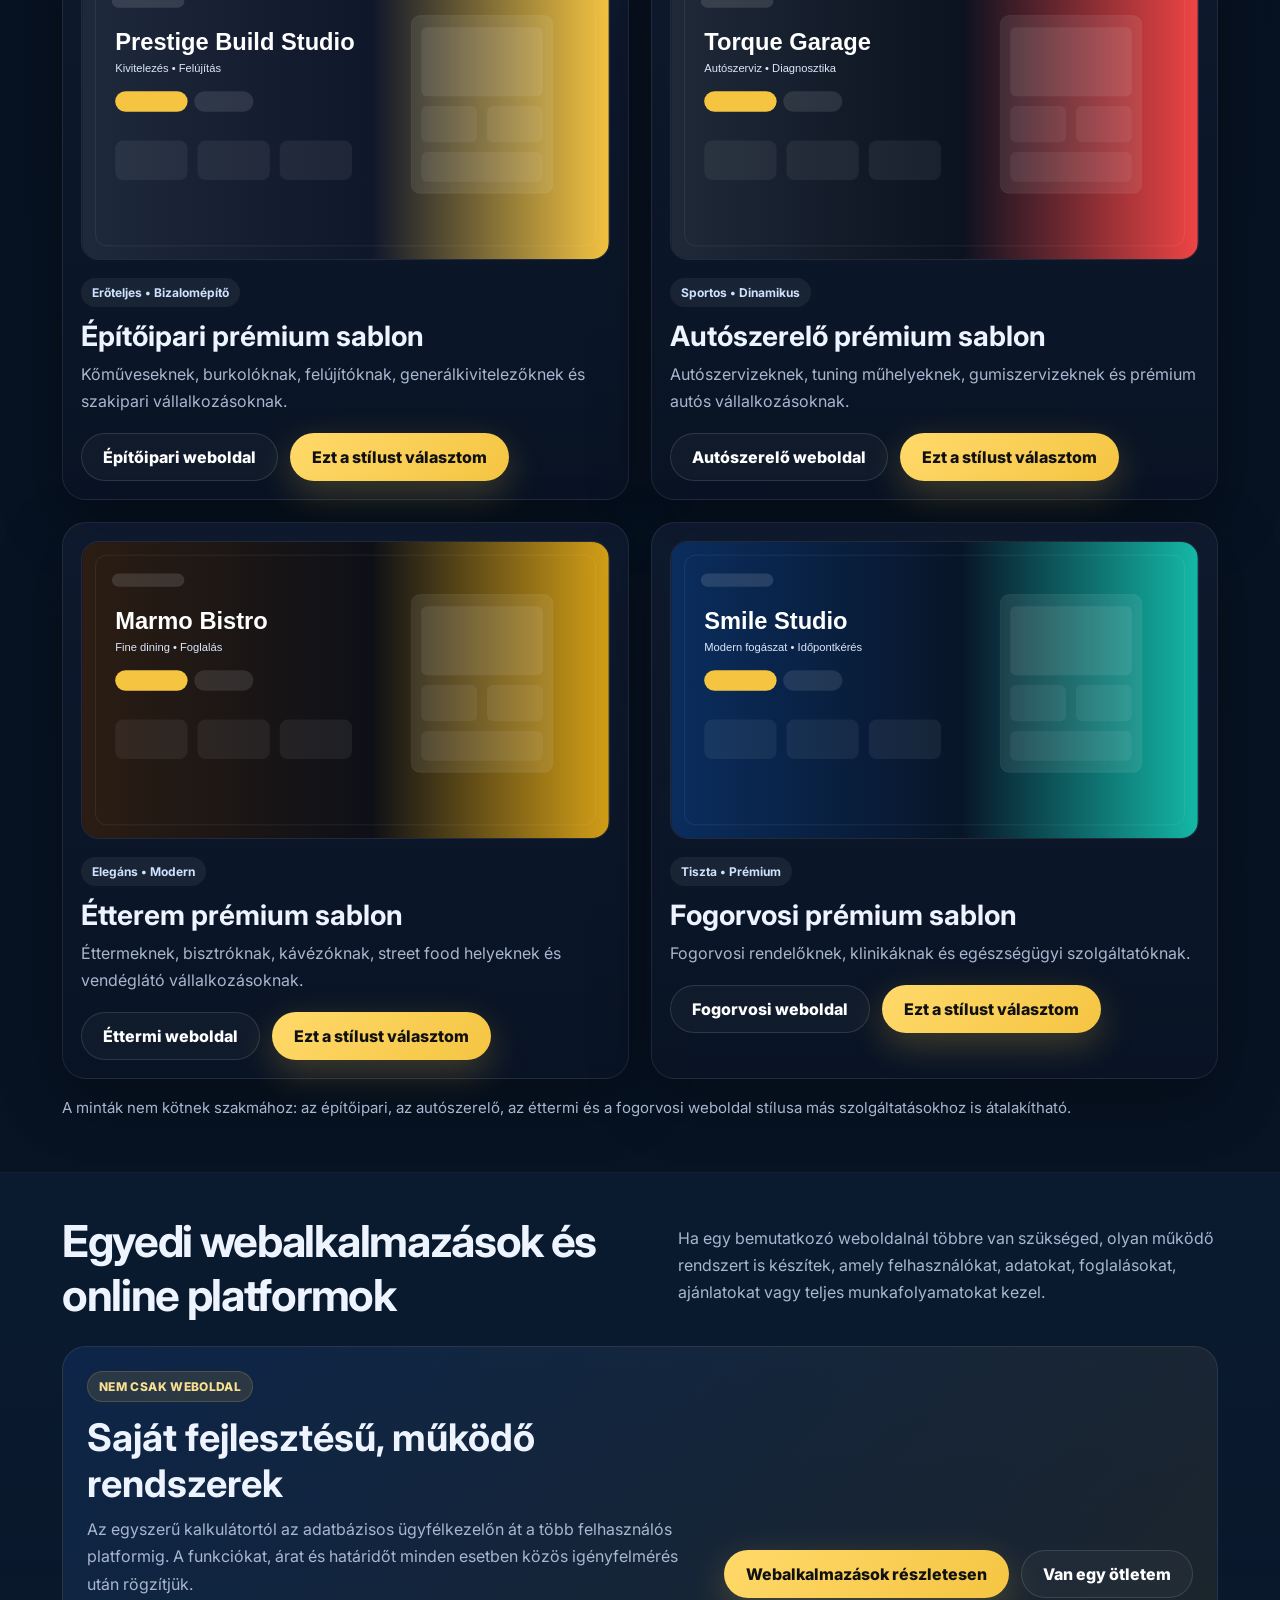
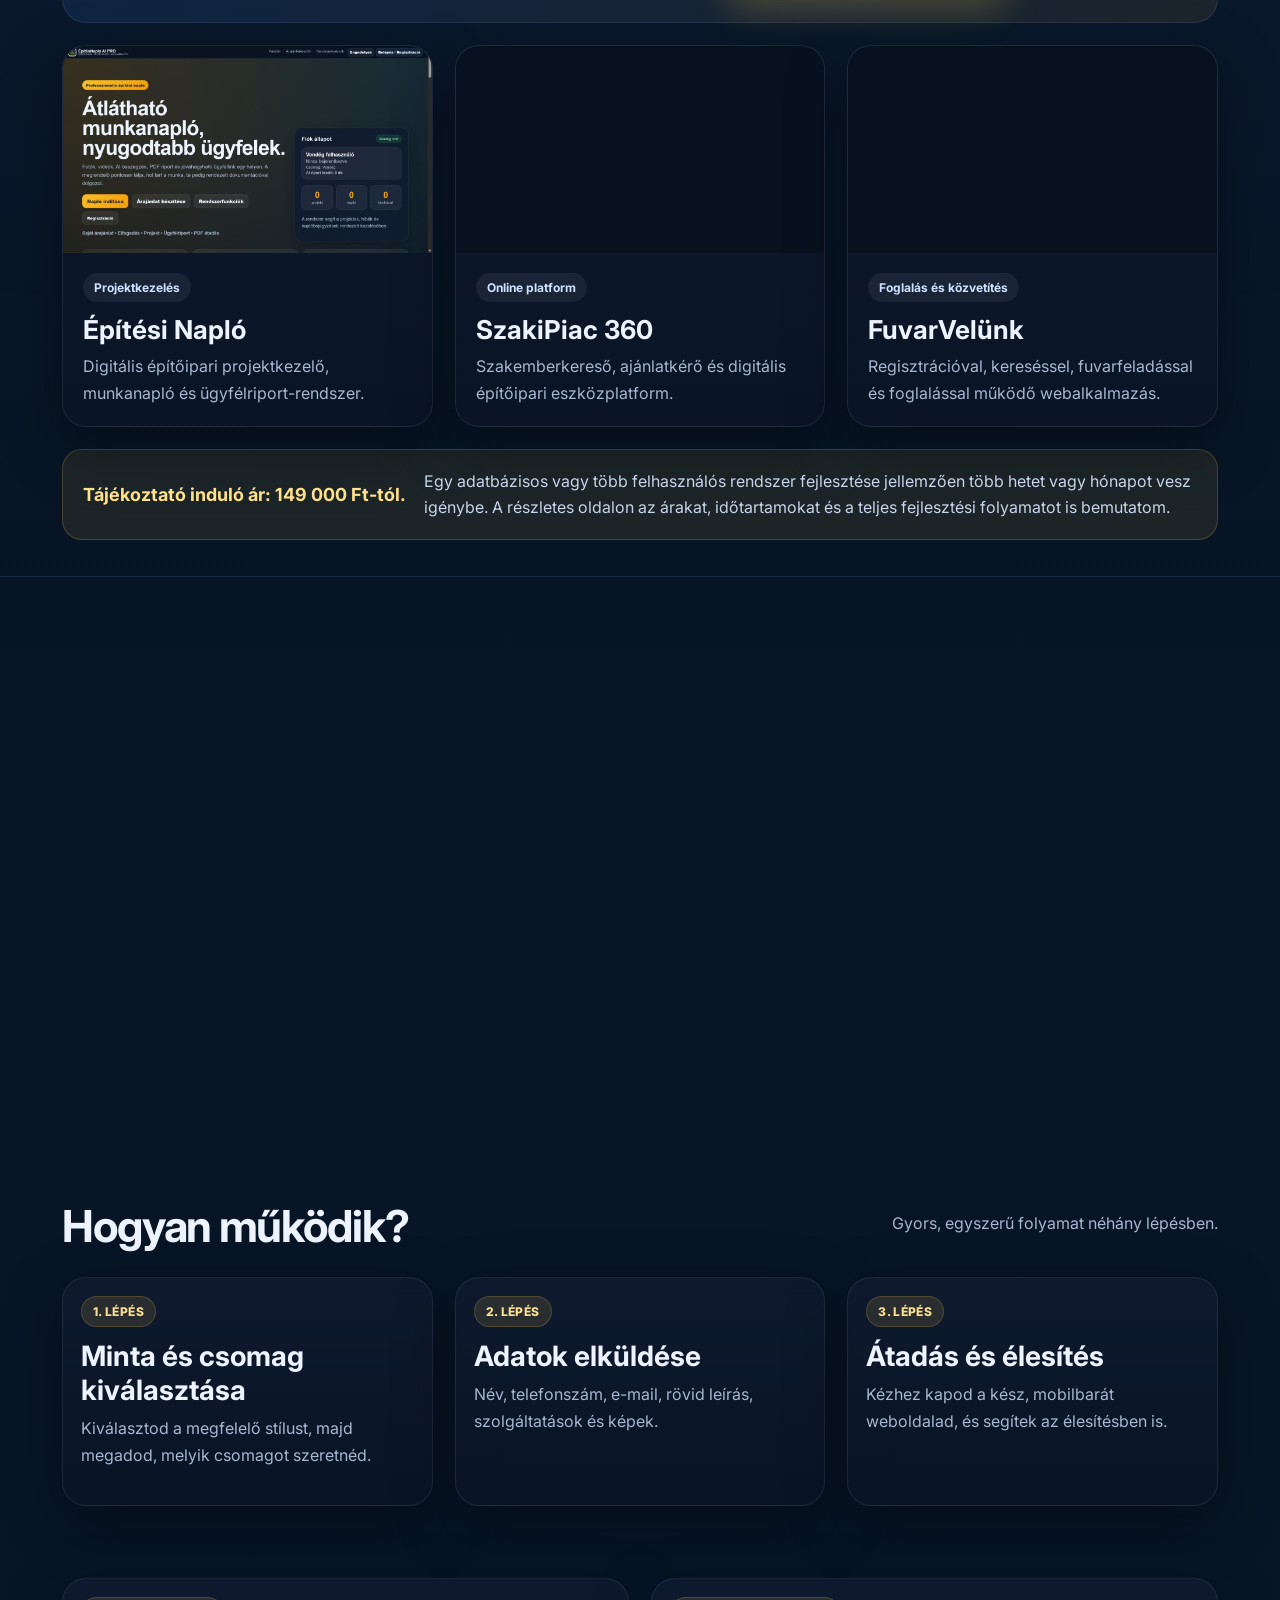
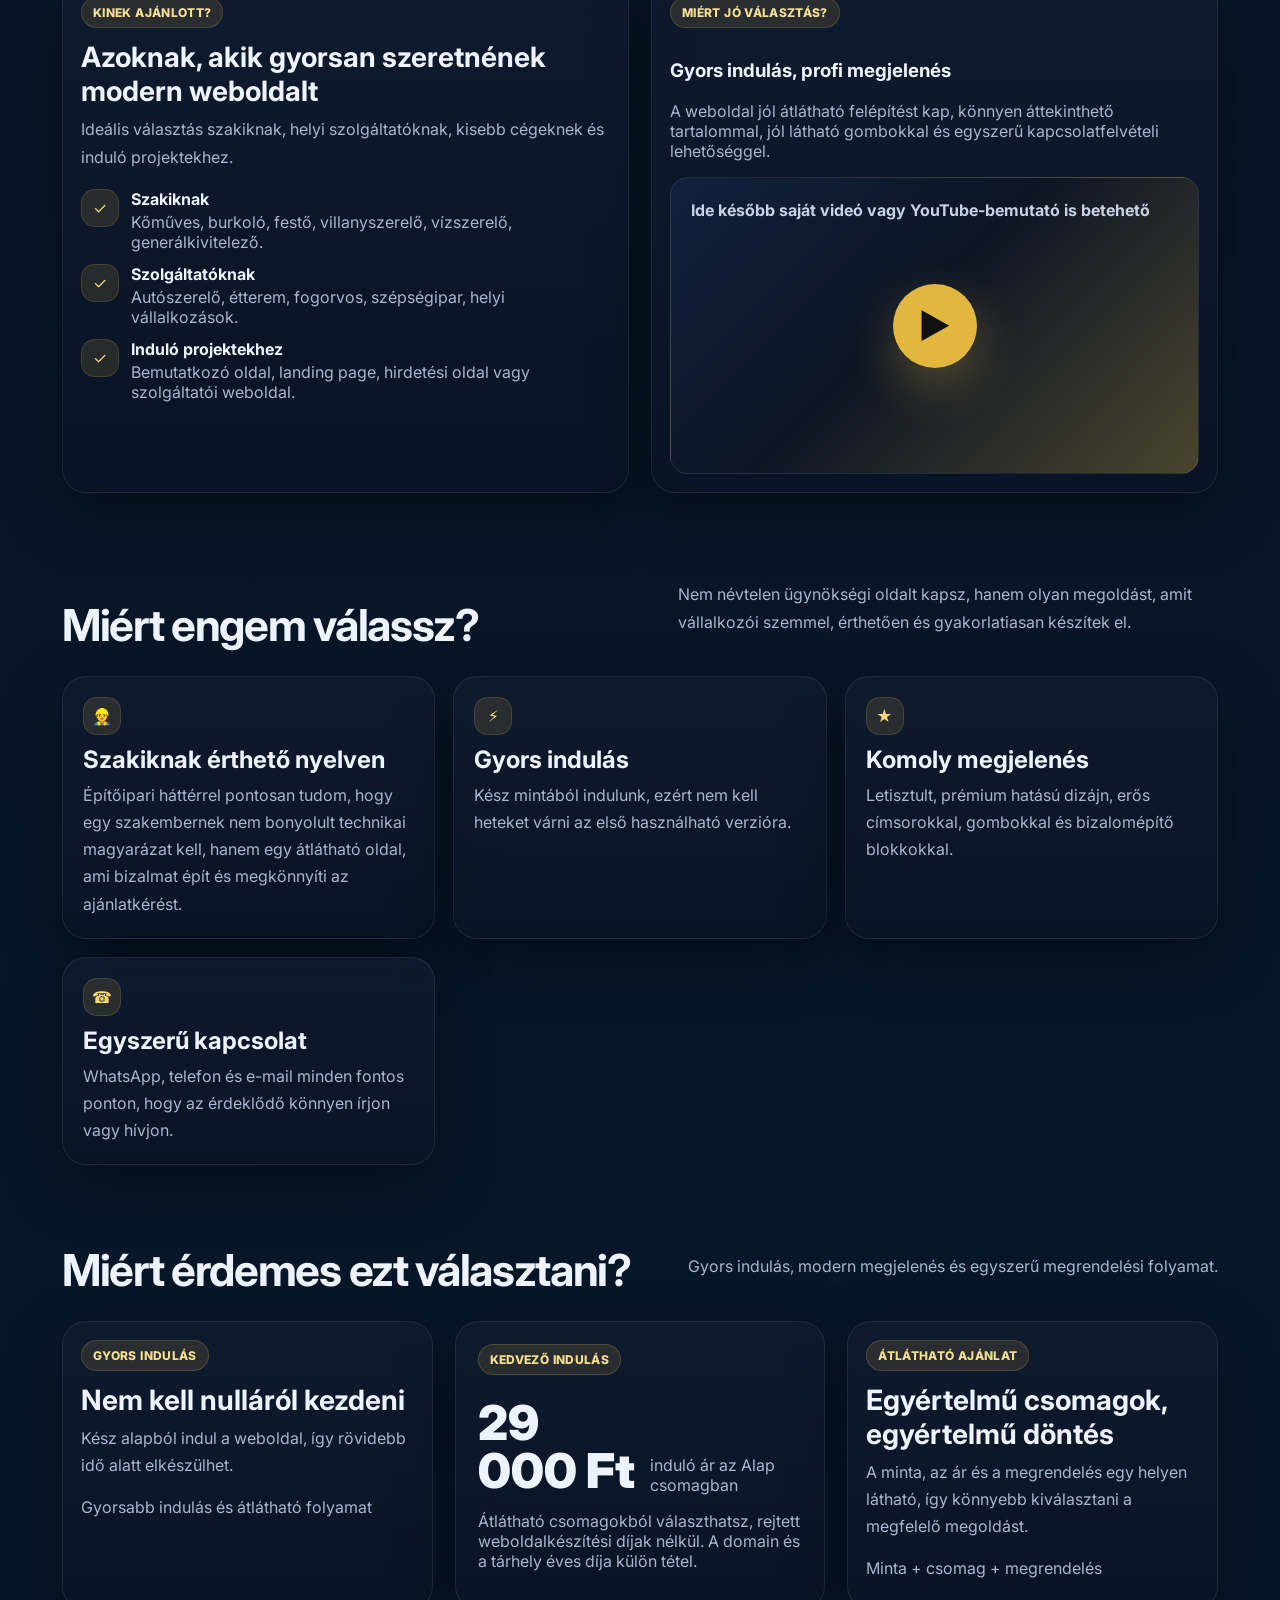
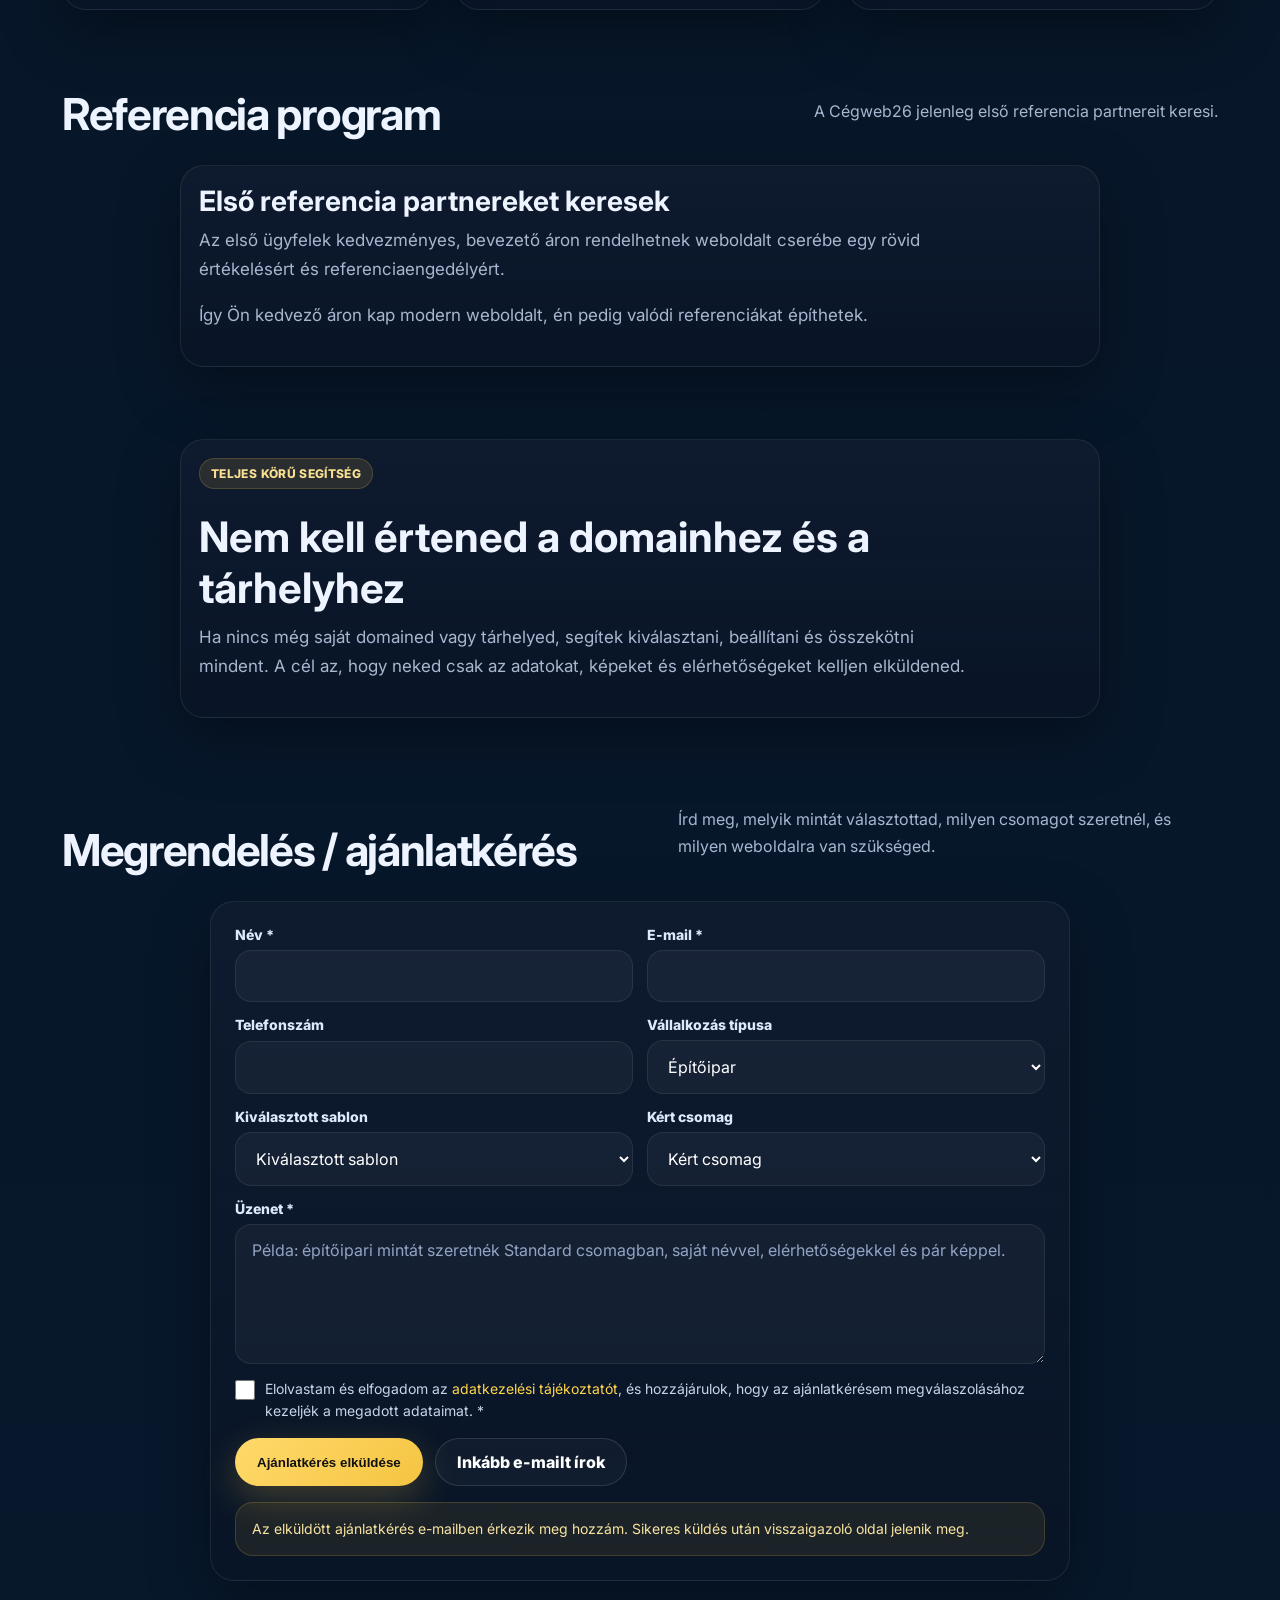
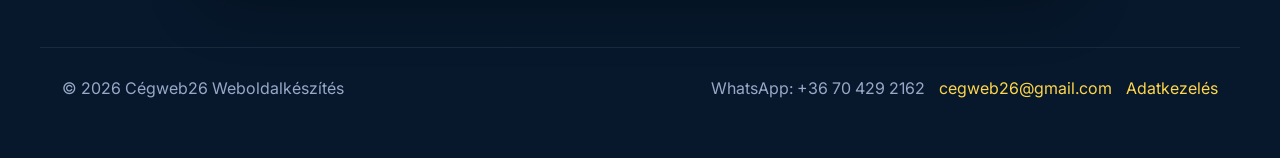
==== commit 9f40f90f: "Lebego ajanlatkeres eltavolitasa" ====
--- a/index.html
+++ b/index.html
@@ -554,11 +554,6 @@
     </div>
   </section>
 
-  <div class="sticky-cta">
-    <span>Kész weboldal, gyors indulással</span>
-    <a class="btn" href="#kapcsolat">Kérek weboldalt</a>
-  </div>
-
   <footer class="footer">
     <div class="container footer-box">
       <div>© 2026 Cégweb26 Weboldalkészítés</div>
--- a/assets/styles.css
+++ b/assets/styles.css
@@ -222,12 +222,6 @@
 .rating-row{display:flex;align-items:flex-end;gap:14px;margin:12px 0 8px}
 .reveal{opacity:0;transform:translateY(18px);transition:all .7s ease}
 .reveal.show{opacity:1;transform:none}
-.sticky-cta{
-  position:fixed;left:50%;bottom:18px;transform:translateX(-50%);z-index:35;display:flex;gap:10px;align-items:center;
-  padding:10px 12px;border-radius:999px;background:rgba(8,15,28,.85);backdrop-filter: blur(14px);
-  border:1px solid var(--line);box-shadow:var(--shadow)
-}
-.sticky-cta span{color:#d5e2fa;font-weight:700;font-size:14px}
 .chat-launch{
   position:fixed;right:18px;bottom:18px;z-index:45;width:64px;height:64px;border-radius:50%;border:none;cursor:pointer;
   background:linear-gradient(135deg,var(--accent2),var(--accent));color:#111;font-size:16px;font-weight:900;
@@ -255,7 +249,6 @@
   padding:0 16px;border-radius:999px;border:none;background:linear-gradient(135deg,var(--accent2),var(--accent));
   font-weight:900
 }
-.hide-sticky .sticky-cta{display:none}
 @media (max-width: 980px){
   .brand{gap:10px}
   .brand-logo{height:34px;max-width:146px;padding:3px 6px}
@@ -267,7 +260,6 @@
   .section-head,.footer-box{display:block}
   .footer-links{justify-content:flex-start;margin-top:12px}
   .nav-links{display:none}
-  .sticky-cta{display:none}
 }
 
 .price-pill{display:inline-flex;align-items:center;gap:10px;margin:22px 0 18px;padding:12px 18px;border-radius:999px;border:1px solid rgba(255,214,74,.28);background:rgba(255,214,74,.08);color:#ffd64a;font-weight:800;box-shadow:0 10px 30px rgba(0,0,0,.18)}
@@ -277,7 +269,6 @@
 .form-actions{display:flex;gap:12px;flex-wrap:wrap;margin-top:14px;align-items:center}
 .form-actions .btn,.form-actions .btn-outline{min-height:48px}
 .chat-body .quick{margin-bottom:4px}
-.chatbox.open + .sticky-cta{display:none}
 @media (max-width: 720px){
   .form-actions{flex-direction:column;align-items:stretch}
   .form-actions .btn,.form-actions .btn-outline{width:100%}
@@ -295,7 +286,6 @@
 }
 .form-actions{display:flex;gap:12px;flex-wrap:wrap;margin-top:16px}
 .packages-note{margin-top:16px;color:var(--muted);line-height:1.7}
-body.hide-sticky .sticky-cta{display:none}
 @media (max-width: 980px){
   .hero-grid,.grid-2,.grid-3,.grid-4,.logo-row,.form-grid{grid-template-columns:1fr}
   .section-head,.footer-box{display:block}
@@ -435,7 +425,16 @@
 .app-service-hero h1{max-width:760px}
 .app-proof-row{display:flex;gap:10px;flex-wrap:wrap}
 .app-proof-row span,.app-tags span{padding:8px 11px;border-radius:999px;background:rgba(39,122,255,.11);border:1px solid rgba(104,157,255,.2);color:#dce9ff;font-size:12px;font-weight:800}
-.app-hero-preview{min-height:390px}
+.app-hero-preview{
+  min-height:0;
+  padding:14px;
+  display:flex;
+  align-items:center;
+  justify-content:center
+}
+.app-hero-preview .browser-shot{
+  width:min(100%,520px)
+}
 .browser-shot{overflow:hidden;border-radius:18px;background:#fff;border:1px solid rgba(255,255,255,.12);box-shadow:0 20px 50px rgba(0,0,0,.3)}
 .browser-shot-bar{height:38px;display:flex;align-items:center;gap:7px;padding:0 13px;background:#e8edf5;color:#4d5d75;font-size:11px;font-weight:700}
 .browser-shot-bar i{width:9px;height:9px;border-radius:50%;background:#ff6b6b}
@@ -443,6 +442,12 @@
 .browser-shot-bar i:nth-child(3){background:#56d68b}
 .browser-shot-bar span{margin-left:6px;overflow:hidden;white-space:nowrap;text-overflow:ellipsis}
 .browser-shot img{width:100%;aspect-ratio:16/9;object-fit:cover}
+.app-hero-preview .browser-shot img{
+  display:block;
+  height:auto;
+  aspect-ratio:auto;
+  object-fit:contain
+}
 .app-reference-section{background:rgba(5,13,25,.28)}
 .app-reference-card{display:flex;flex-direction:column}
 .app-reference-body{display:flex;flex-direction:column;align-items:flex-start;flex:1}
@@ -474,7 +479,7 @@
   .app-home-actions{justify-content:flex-start;margin-top:20px}
   .app-home-grid,.app-reference-grid,.app-process-grid{grid-template-columns:1fr}
   .ownership-panel{grid-template-columns:1fr}
-  .app-hero-preview{min-height:300px}
+  .app-hero-preview{min-height:0}
 }
 @media(max-width:620px){
   .app-price-grid,.app-time-grid{grid-template-columns:1fr}
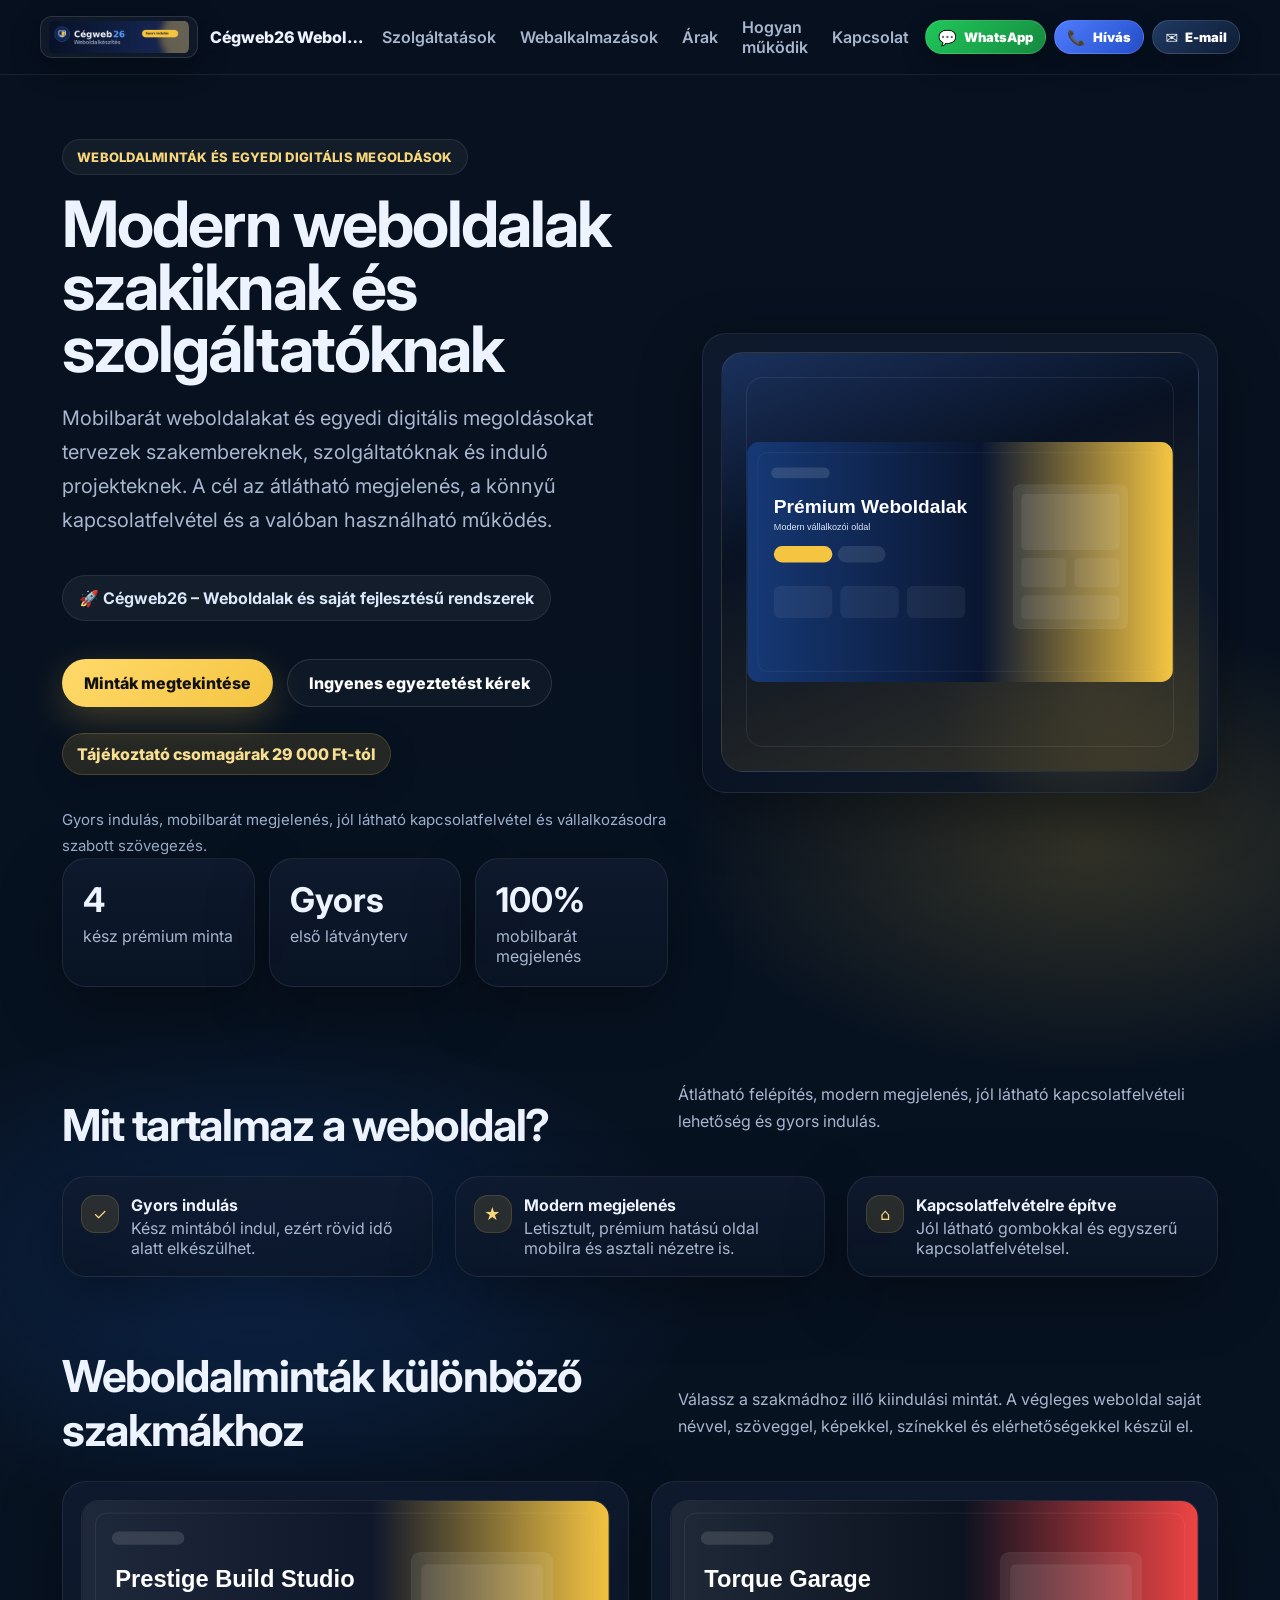
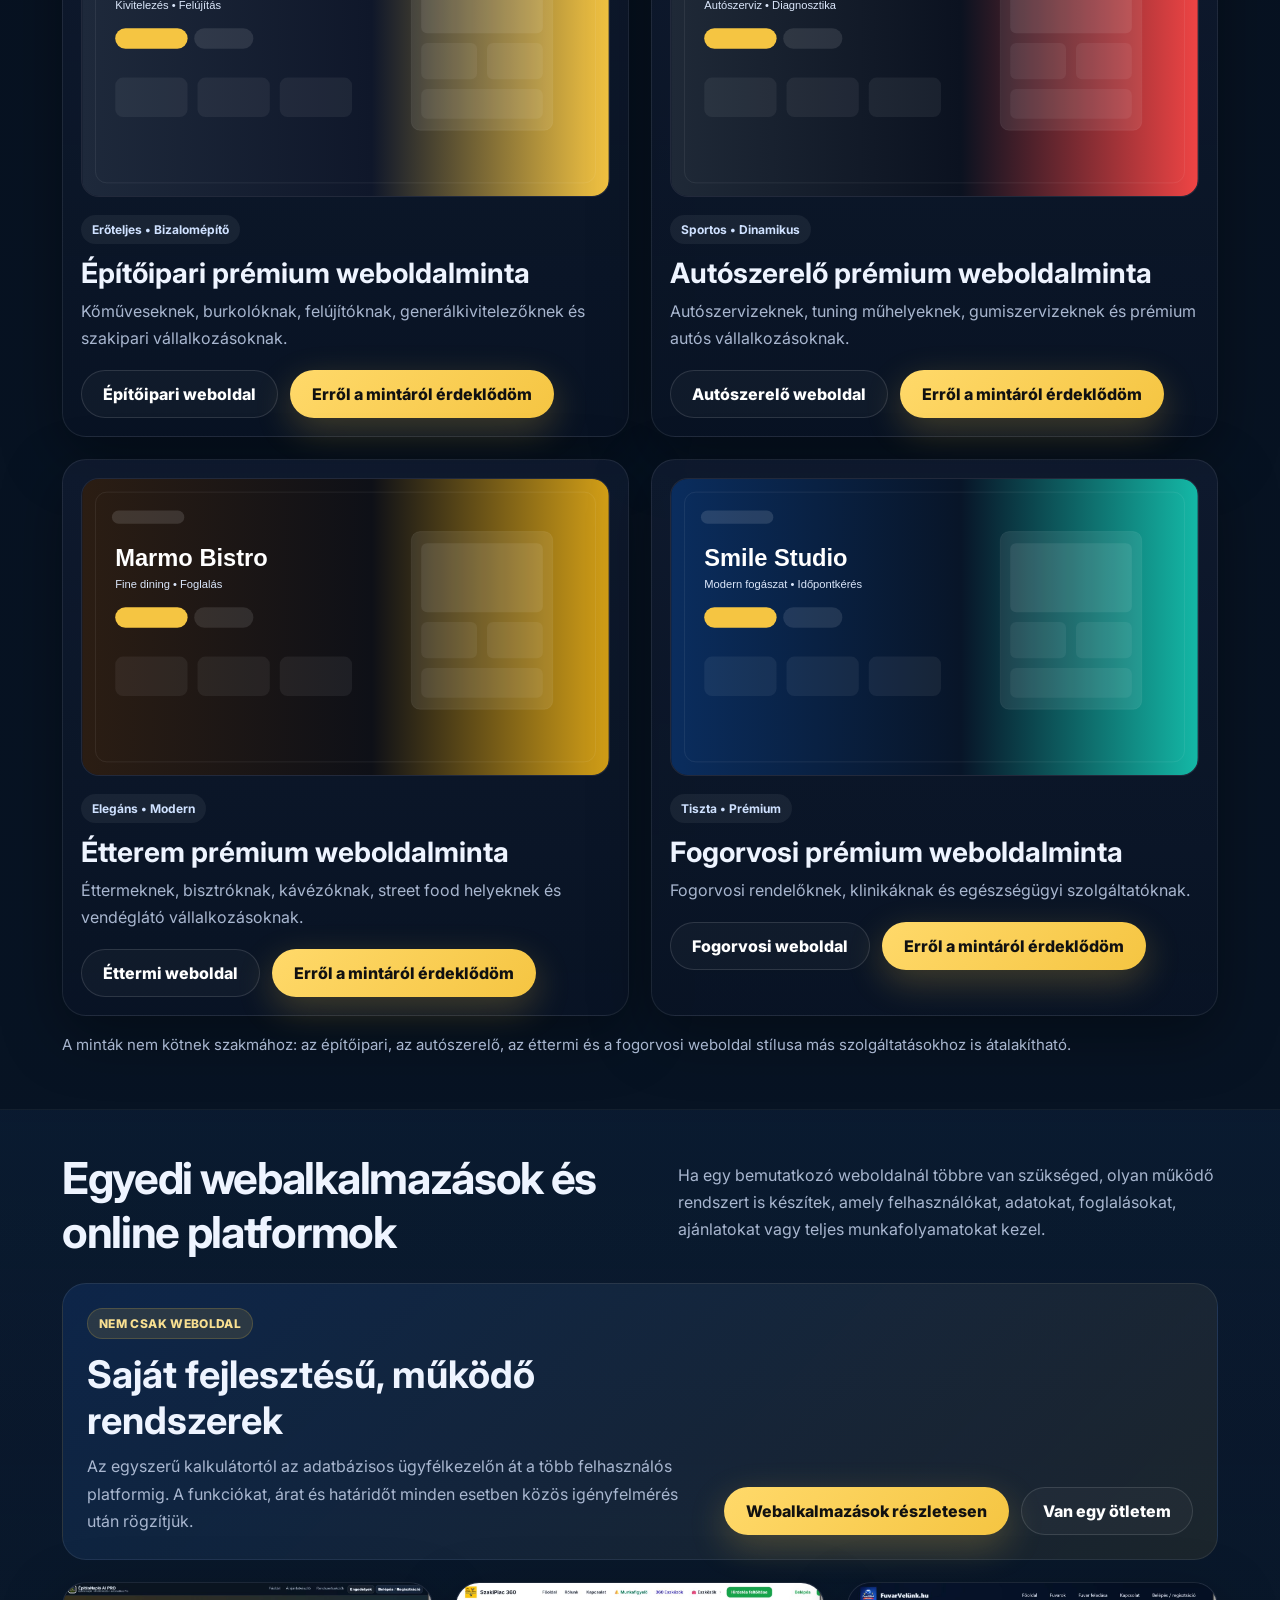
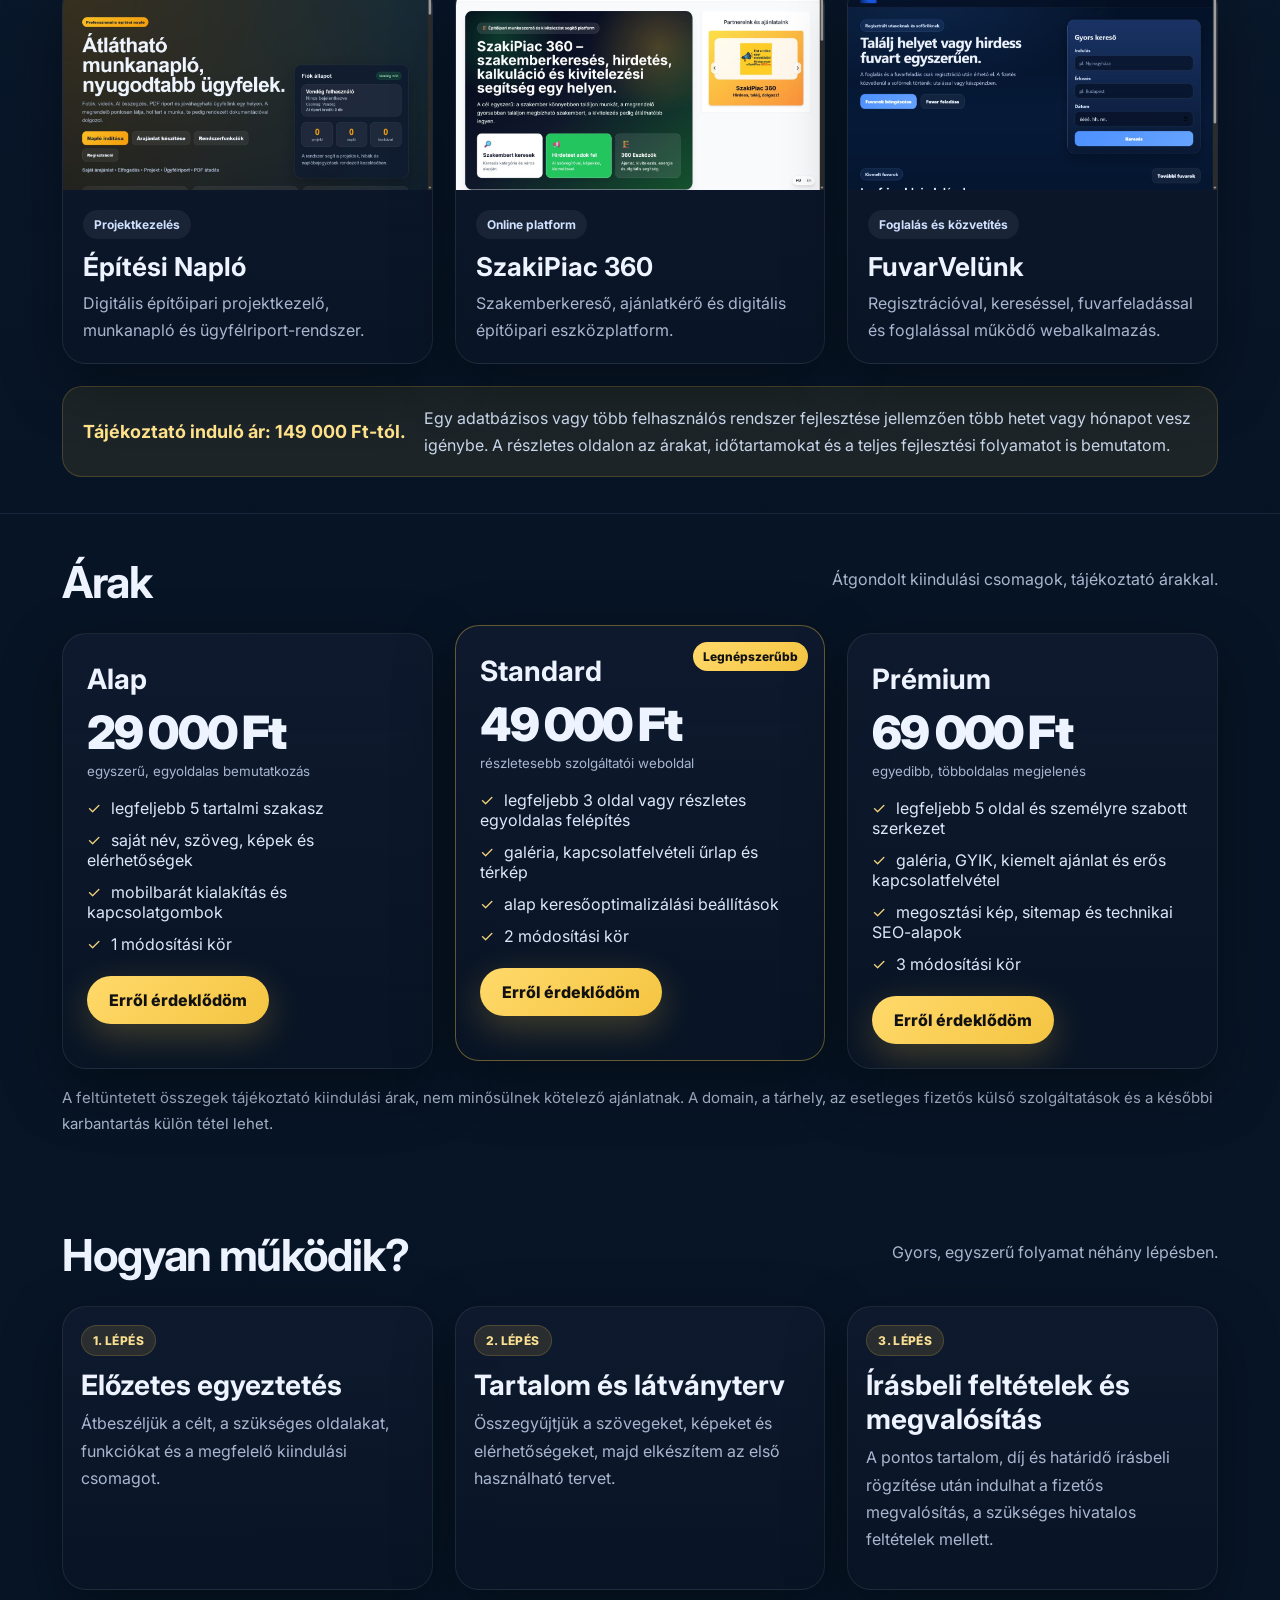
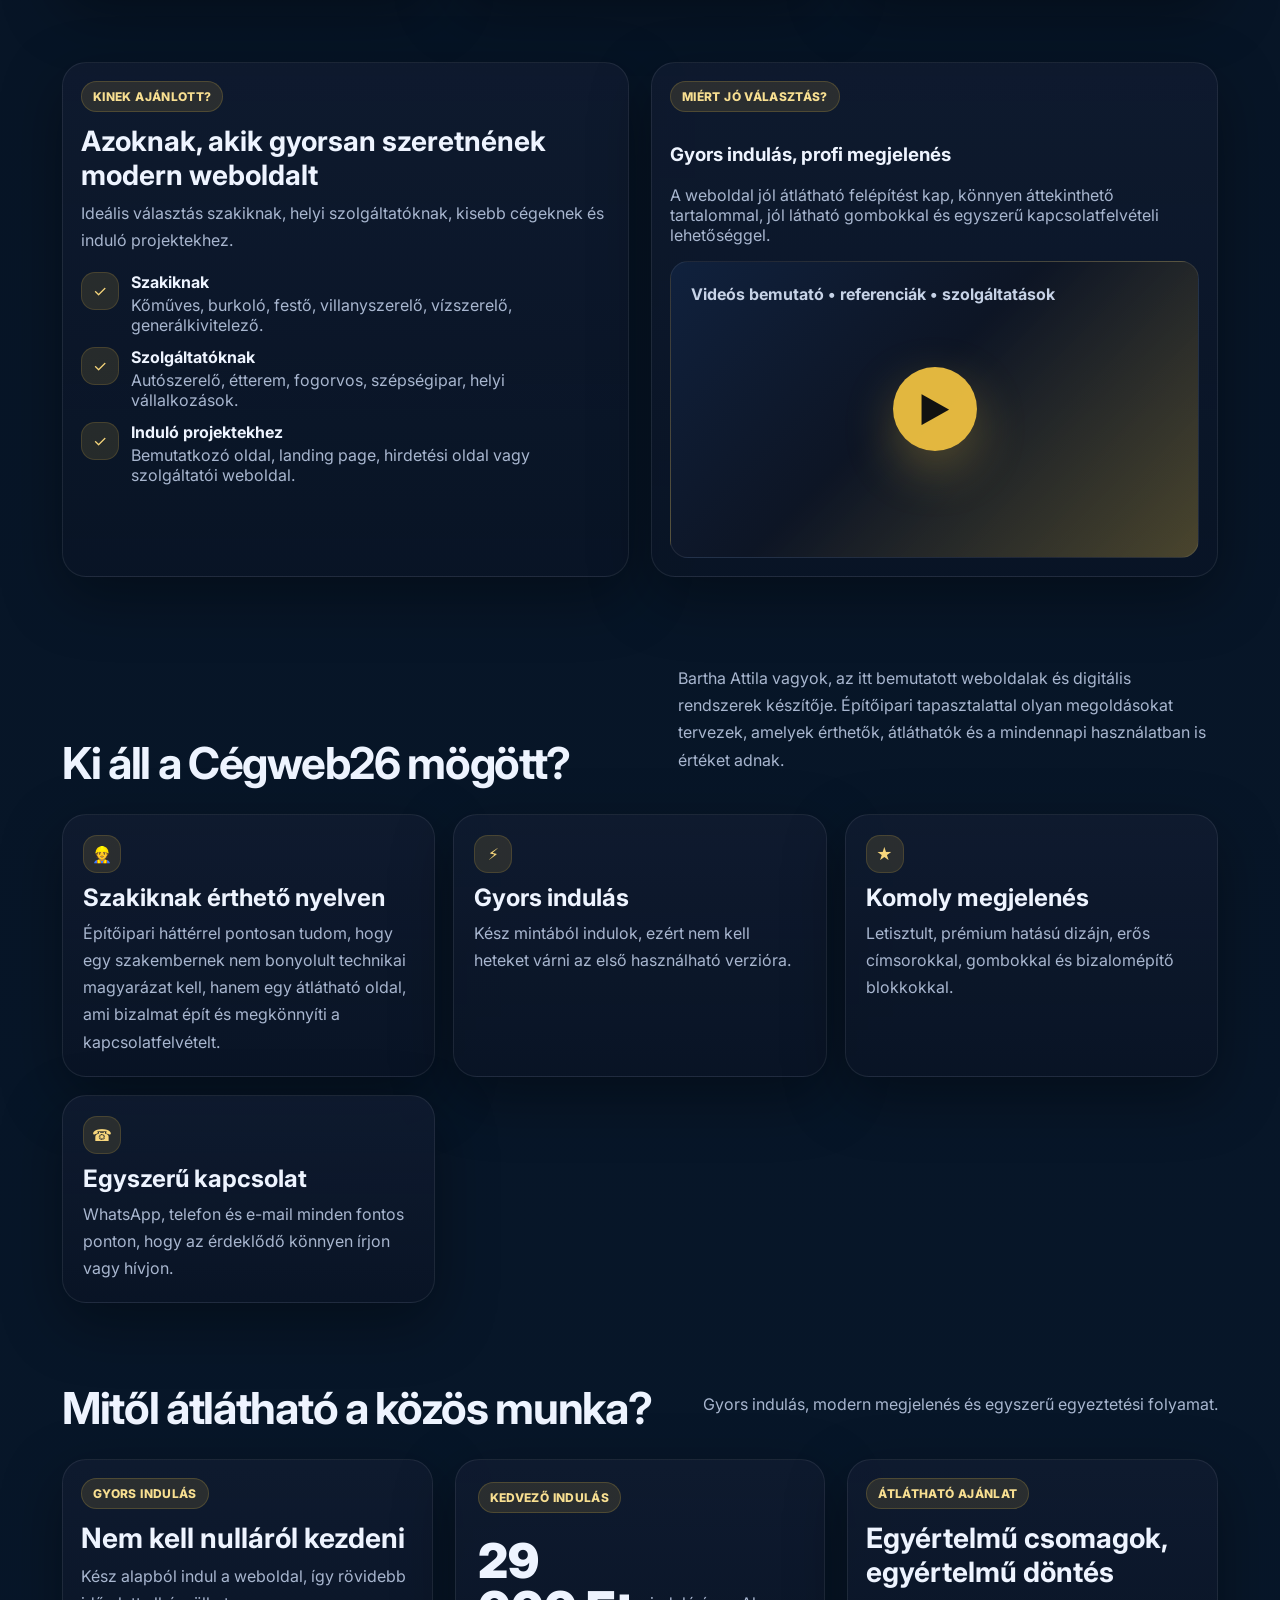
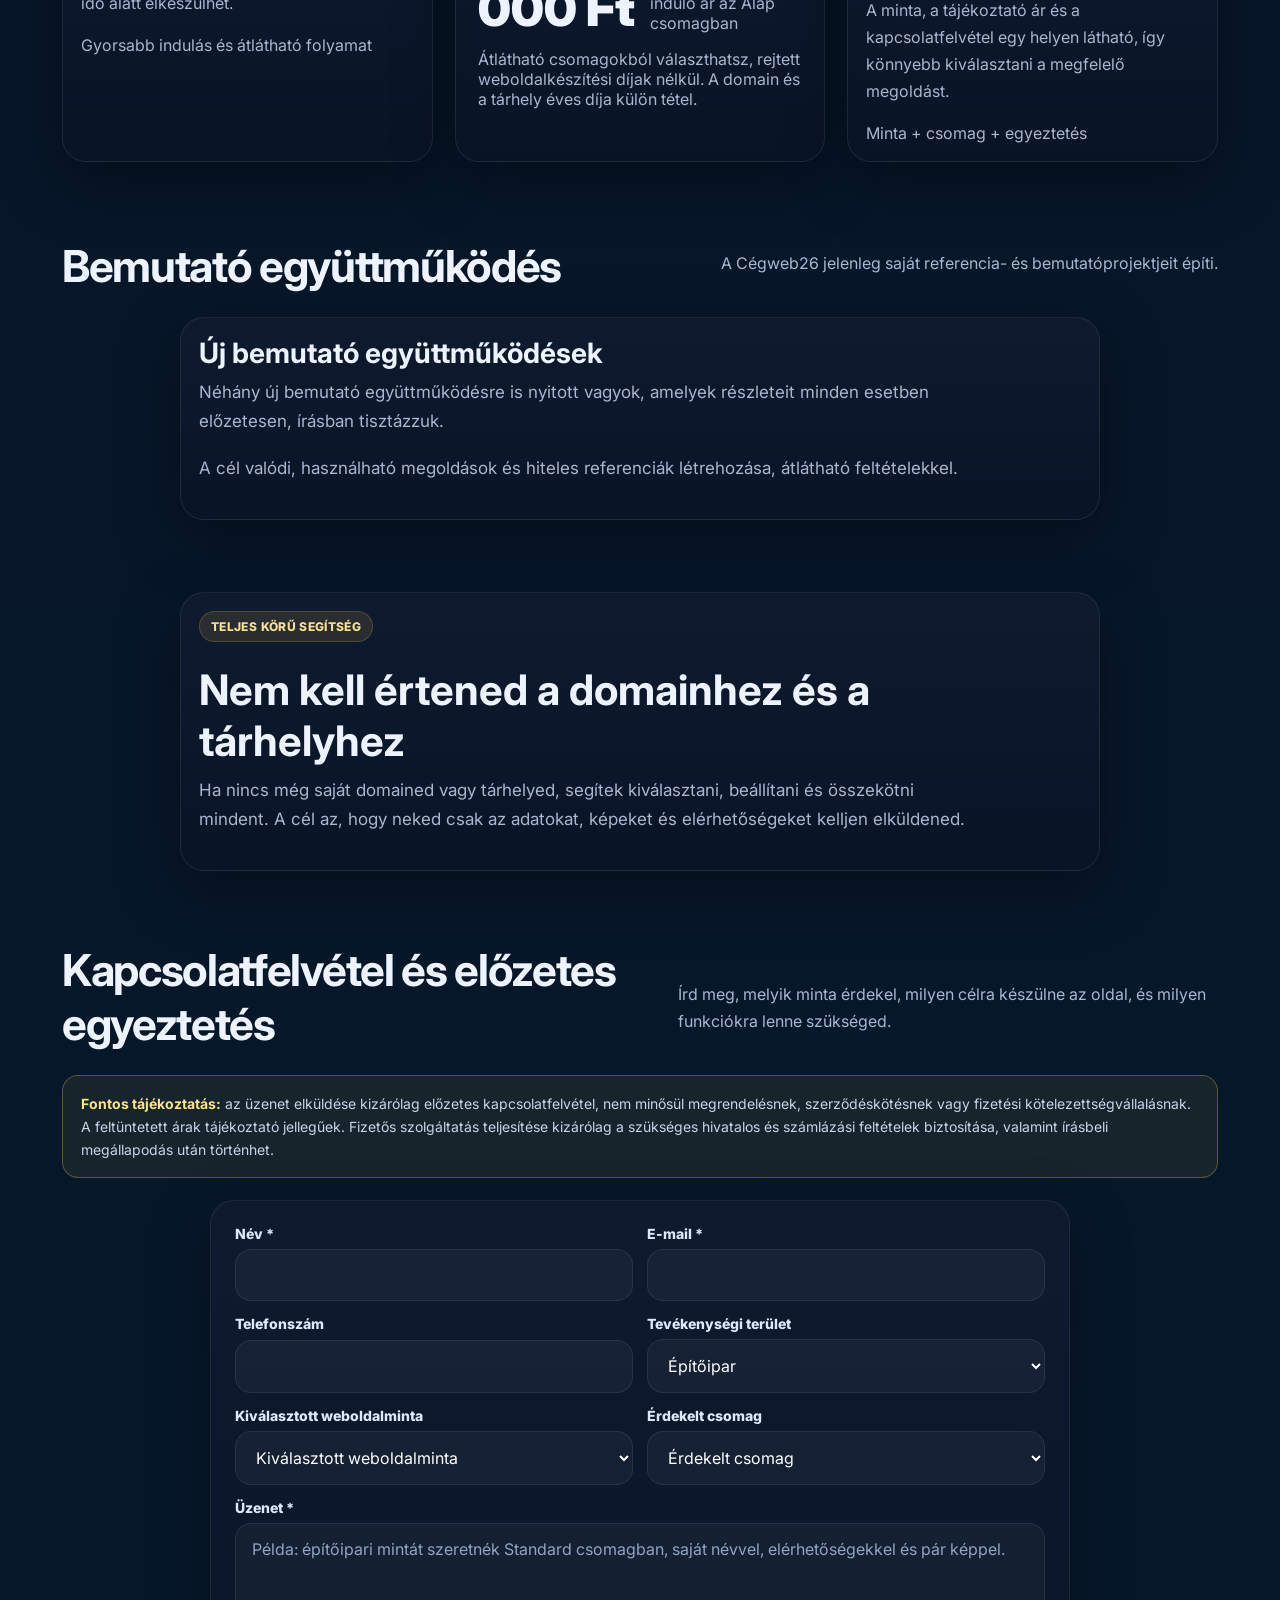
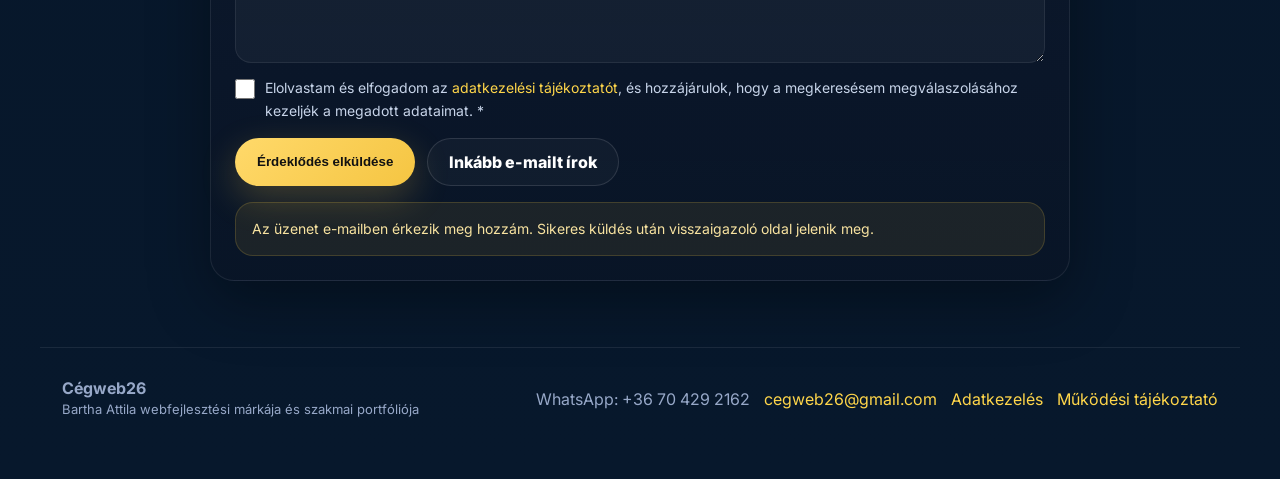
==== commit 766458b3: "Add files via upload" ====
--- a/index.html
+++ b/index.html
@@ -45,33 +45,19 @@
   "@context": "https://schema.org",
   "@graph": [
     {
-      "@type": "Organization",
-      "@id": "https://cegweb26.hu/#organization",
-      "name": "Cégweb26 Weboldalkészítés",
-      "alternateName": "Cégweb26",
+      "@type": "Person",
+      "@id": "https://cegweb26.hu/#person",
+      "name": "Bartha Attila",
       "url": "https://cegweb26.hu/",
-      "logo": {
-        "@type": "ImageObject",
-        "url": "https://cegweb26.hu/assets/logo-cegweb26-pro.png",
-        "width": 1400,
-        "height": 320
-      },
-      "image": "https://cegweb26.hu/assets/og-image.png",
       "email": "cegweb26@gmail.com",
       "telephone": "+36 70 429 2162",
-      "description": "Modern, mobilbarát weboldalkészítés szakiknak, kisvállalkozóknak és szolgáltatóknak.",
-      "areaServed": {
-        "@type": "Country",
-        "name": "Magyarország"
-      },
-      "knowsLanguage": "hu",
-      "contactPoint": {
-        "@type": "ContactPoint",
-        "telephone": "+36 70 429 2162",
-        "email": "cegweb26@gmail.com",
-        "contactType": "sales",
-        "areaServed": "HU",
-        "availableLanguage": "Hungarian"
+      "jobTitle": "Webfejlesztő",
+      "knowsAbout": ["Weboldalkészítés", "Webalkalmazás-fejlesztés", "Digitális rendszerek"],
+      "brand": {
+        "@type": "Brand",
+        "name": "Cégweb26",
+        "url": "https://cegweb26.hu/",
+        "logo": "https://cegweb26.hu/assets/logo-cegweb26-pro.png"
       }
     },
     {
@@ -79,34 +65,22 @@
       "@id": "https://cegweb26.hu/#website",
       "url": "https://cegweb26.hu/",
       "name": "Cégweb26",
-      "publisher": {
-        "@id": "https://cegweb26.hu/#organization"
-      },
+      "publisher": {"@id": "https://cegweb26.hu/#person"},
       "inLanguage": "hu-HU"
     },
     {
       "@type": "Service",
       "@id": "https://cegweb26.hu/#weboldalkeszites",
-      "name": "Weboldalkészítés szakiknak és vállalkozóknak",
-      "serviceType": "Weboldalkészítés és honlapkészítés",
-      "description": "Modern, mobilbarát bemutatkozó és céges weboldalak készítése szakiknak, kisvállalkozóknak és szolgáltatóknak.",
-      "provider": {
-        "@id": "https://cegweb26.hu/#organization"
-      },
-      "areaServed": {
-        "@type": "Country",
-        "name": "Magyarország"
-      },
-      "offers": {
-        "@type": "Offer",
-        "price": "29000",
-        "priceCurrency": "HUF",
-        "description": "Weboldalkészítés induló ára az Alap csomagban."
-      }
+      "name": "Weboldaltervezés és webfejlesztés",
+      "serviceType": "Weboldaltervezés és webalkalmazás-fejlesztés",
+      "description": "Modern, mobilbarát weboldalak és saját fejlesztésű digitális megoldások tervezése szakiknak, kisvállalkozásoknak és szolgáltatóknak.",
+      "provider": {"@id": "https://cegweb26.hu/#person"},
+      "areaServed": {"@type": "Country", "name": "Magyarország"}
     }
   ]
 }
-  </script>
+</script>
+  <script>document.documentElement.classList.add('js');</script>
 </head>
 <body data-page="default">
   <header class="topbar">
@@ -120,7 +94,7 @@
         <a href="webalkalmazasok.html">Webalkalmazások</a>
         <a href="#arak">Árak</a>
         <a href="#folyamat">Hogyan működik</a>
-        <a href="#kapcsolat">Megrendelés</a>
+        <a href="#kapcsolat">Kapcsolat</a>
       </nav>
       <div class="header-contact" role="group" aria-label="Gyors kapcsolat">
         <a class="header-contact-btn wa" href="https://wa.me/36704292162" target="_blank" rel="noopener" title="WhatsApp írás"><span class="hc-icon">💬</span><span class="hc-text">WhatsApp</span></a>
@@ -133,7 +107,7 @@
         <a href="webalkalmazasok.html">Webalkalmazások</a>
         <a href="#arak">Árak</a>
         <a href="#folyamat">Hogyan működik</a>
-        <a href="#kapcsolat">Megrendelés</a>
+        <a href="#kapcsolat">Kapcsolat</a>
         <div class="mobile-menu-divider"></div>
         <a class="mobile-contact wa" href="https://wa.me/36704292162" target="_blank" rel="noopener">💬 WhatsApp írás</a>
         <a class="mobile-contact call" href="tel:+36704292162">📞&nbsp;Hívás&nbsp;indítása</a>
@@ -145,22 +119,20 @@
   <section class="hero">
     <div class="container hero-grid">
       <div class="reveal">
-        <span class="eyebrow">Kész weboldalak szakiknak és vállalkozóknak</span>
-        <h1>Modern weboldalkészítés<br>szakiknak és vállalkozóknak</h1>
+        <span class="eyebrow">Weboldalminták és egyedi digitális megoldások</span>
+        <h1>Modern weboldalak<br>szakiknak és szolgáltatóknak</h1>
         <p class="lead">
-          Kész mintákból induló, mobilbarát weboldalak építőipari vállalkozóknak, autószervizeknek,
-          éttermeknek, rendelőknek és más szolgáltatóknak. Gyors indulás, letisztult megjelenés,
-          egyszerű kapcsolatfelvétel.
+          Mobilbarát weboldalakat és egyedi digitális megoldásokat tervezek szakembereknek, szolgáltatóknak és induló projekteknek. A cél az átlátható megjelenés, a könnyű kapcsolatfelvétel és a valóban használható működés.
         </p>
-        <div class="brand-highlight">🚀 Cégweb26 – Modern weboldalak vállalkozóknak</div>
+        <div class="brand-highlight">🚀 Cégweb26 – Weboldalak és saját fejlesztésű rendszerek</div>
 <div class="hero-actions">
           <a class="btn" href="#mintak">Minták megtekintése</a>
-          <a class="btn-outline" href="#kapcsolat">Kérek weboldalt</a>
-        </div>
-        <div class="price-pill">Weboldal már 29 000 Ft-tól</div><div class="hero-note">Gyors indulás, mobilbarát megjelenés, jól látható kapcsolatfelvétel és vállalkozásodra szabott szövegezés.</div>
+          <a class="btn-outline" href="#kapcsolat">Ingyenes egyeztetést kérek</a>
+        </div>
+        <div class="price-pill">Tájékoztató csomagárak 29 000 Ft-tól</div><div class="hero-note">Gyors indulás, mobilbarát megjelenés, jól látható kapcsolatfelvétel és vállalkozásodra szabott szövegezés.</div>
         <div class="stats">
           <div class="stat"><b>4</b><span>kész prémium minta</span></div>
-          <div class="stat"><b>2–3 nap</b><span>első használható verzió</span></div>
+          <div class="stat"><b>Gyors</b><span>első látványterv</span></div>
           <div class="stat"><b>100%</b><span>mobilbarát megjelenés</span></div>
         </div>
       </div>
@@ -200,7 +172,7 @@
             <div class="feature-icon">⌂</div>
             <div>
               <b>Kapcsolatfelvételre építve</b>
-              <span class="muted">Jól látható gombokkal és egyszerű ajánlatkéréssel.</span>
+              <span class="muted">Jól látható gombokkal és egyszerű kapcsolatfelvételsel.</span>
             </div>
           </div>
         </div>
@@ -211,7 +183,7 @@
   <section id="mintak" class="section reveal">
     <div class="container">
       <div class="section-head">
-        <h2>Weboldalkészítés különböző vállalkozásoknak</h2>
+        <h2>Weboldalminták különböző szakmákhoz</h2>
         <p>Válassz a szakmádhoz illő kiindulási mintát. A végleges weboldal saját névvel, szöveggel, képekkel, színekkel és elérhetőségekkel készül el.</p>
       </div>
 
@@ -219,44 +191,44 @@
         <article class="card">
           <div class="template-thumb"><img src="assets/preview-epito.svg" alt="Építőipari weboldal minta szakiknak" width="1600" height="900" loading="lazy" decoding="async"></div>
           <span class="template-badge">Erőteljes • Bizalomépítő</span>
-          <h3>Építőipari prémium sablon</h3>
+          <h3>Építőipari prémium weboldalminta</h3>
           <p>Kőműveseknek, burkolóknak, felújítóknak, generálkivitelezőknek és szakipari vállalkozásoknak.</p>
           <div class="card-actions">
             <a class="btn-outline" href="epitoipari-premium.html">Építőipari weboldal</a>
-            <a class="btn js-prefill" href="#kapcsolat" data-template="Építőipari prémium sablon" data-package="Standard">Ezt a stílust választom</a>
+            <a class="btn js-prefill" href="#kapcsolat" data-template="Építőipari prémium weboldalminta" data-package="Standard">Erről a mintáról érdeklődöm</a>
           </div>
         </article>
 
         <article class="card">
           <div class="template-thumb"><img src="assets/preview-auto.svg" alt="Autószerelő weboldal minta" width="1600" height="900" loading="lazy" decoding="async"></div>
           <span class="template-badge">Sportos • Dinamikus</span>
-          <h3>Autószerelő prémium sablon</h3>
+          <h3>Autószerelő prémium weboldalminta</h3>
           <p>Autószervizeknek, tuning műhelyeknek, gumiszervizeknek és prémium autós vállalkozásoknak.</p>
           <div class="card-actions">
             <a class="btn-outline" href="autoszerelo-premium.html">Autószerelő weboldal</a>
-            <a class="btn js-prefill" href="#kapcsolat" data-template="Autószerelő prémium sablon" data-package="Standard">Ezt a stílust választom</a>
+            <a class="btn js-prefill" href="#kapcsolat" data-template="Autószerelő prémium weboldalminta" data-package="Standard">Erről a mintáról érdeklődöm</a>
           </div>
         </article>
 
         <article class="card">
           <div class="template-thumb"><img src="assets/preview-etterem.svg" alt="Éttermi weboldal minta" width="1600" height="900" loading="lazy" decoding="async"></div>
           <span class="template-badge">Elegáns • Modern</span>
-          <h3>Étterem prémium sablon</h3>
+          <h3>Étterem prémium weboldalminta</h3>
           <p>Éttermeknek, bisztróknak, kávézóknak, street food helyeknek és vendéglátó vállalkozásoknak.</p>
           <div class="card-actions">
             <a class="btn-outline" href="etterem-premium.html">Éttermi weboldal</a>
-            <a class="btn js-prefill" href="#kapcsolat" data-template="Étterem prémium sablon" data-package="Alap">Ezt a stílust választom</a>
+            <a class="btn js-prefill" href="#kapcsolat" data-template="Étterem prémium weboldalminta" data-package="Alap">Erről a mintáról érdeklődöm</a>
           </div>
         </article>
 
         <article class="card">
           <div class="template-thumb"><img src="assets/preview-fogorvos.svg" alt="Fogorvosi weboldal minta" width="1600" height="900" loading="lazy" decoding="async"></div>
           <span class="template-badge">Tiszta • Prémium</span>
-          <h3>Fogorvosi prémium sablon</h3>
+          <h3>Fogorvosi prémium weboldalminta</h3>
           <p>Fogorvosi rendelőknek, klinikáknak és egészségügyi szolgáltatóknak.</p>
           <div class="card-actions">
             <a class="btn-outline" href="fogorvos-premium.html">Fogorvosi weboldal</a>
-            <a class="btn js-prefill" href="#kapcsolat" data-template="Fogorvosi prémium sablon" data-package="Prémium">Ezt a stílust választom</a>
+            <a class="btn js-prefill" href="#kapcsolat" data-template="Fogorvosi prémium weboldalminta" data-package="Prémium">Erről a mintáról érdeklődöm</a>
           </div>
         </article>
       </div>
@@ -307,48 +279,51 @@
     <div class="container">
       <div class="section-head">
         <h2>Árak</h2>
-        <p>Egyszerű csomagok, átlátható árakkal.</p>
+        <p>Átgondolt kiindulási csomagok, tájékoztató árakkal.</p>
       </div>
 
       <div class="grid-3">
         <article class="price">
           <h3>Alap</h3>
           <div class="amount">29 000 Ft</div>
-          <small>1 oldalas induló bemutatkozó oldal</small>
+          <small>egyszerű, egyoldalas bemutatkozás</small>
           <ul>
-            <li>kész sablon testreszabása</li>
-            <li>név, szöveg, elérhetőség csere</li>
-            <li>mobilbarát kialakítás</li>
+            <li>legfeljebb 5 tartalmi szakasz</li>
+            <li>saját név, szöveg, képek és elérhetőségek</li>
+            <li>mobilbarát kialakítás és kapcsolatgombok</li>
+            <li>1 módosítási kör</li>
           </ul>
-          <a class="btn js-prefill" href="#kapcsolat" data-package="Alap">Megrendelem</a>
+          <a class="btn js-prefill" href="#kapcsolat" data-package="Alap">Erről érdeklődöm</a>
         </article>
 
         <article class="price popular">
           <h3>Standard</h3>
           <div class="amount">49 000 Ft</div>
-          <small>a legnépszerűbb választás</small>
+          <small>részletesebb szolgáltatói weboldal</small>
           <ul>
-            <li>erősebb tartalmi felépítés</li>
-            <li>kapcsolatfelvételi logika</li>
-            <li>jobb üzleti megjelenés</li>
+            <li>legfeljebb 3 oldal vagy részletes egyoldalas felépítés</li>
+            <li>galéria, kapcsolatfelvételi űrlap és térkép</li>
+            <li>alap keresőoptimalizálási beállítások</li>
+            <li>2 módosítási kör</li>
           </ul>
-          <a class="btn js-prefill" href="#kapcsolat" data-package="Standard">Megrendelem</a>
+          <a class="btn js-prefill" href="#kapcsolat" data-package="Standard">Erről érdeklődöm</a>
         </article>
 
         <article class="price">
           <h3>Prémium</h3>
           <div class="amount">69 000 Ft</div>
-          <small>komolyabb, egyedibb megjelenés</small>
+          <small>egyedibb, többoldalas megjelenés</small>
           <ul>
-            <li>extra tartalmi blokkok</li>
-            <li>kiemelt gombok és hangsúlyok</li>
-            <li>prémium összhatás</li>
+            <li>legfeljebb 5 oldal és személyre szabott szerkezet</li>
+            <li>galéria, GYIK, kiemelt ajánlat és erős kapcsolatfelvétel</li>
+            <li>megosztási kép, sitemap és technikai SEO-alapok</li>
+            <li>3 módosítási kör</li>
           </ul>
-          <a class="btn js-prefill" href="#kapcsolat" data-package="Prémium">Megrendelem</a>
-        </article>
-      </div>
-
-      <p class="packages-note">A domain és tárhely éves díja külön tétel lehet, de ne aggódj: a teljes beállításban és ügyintézésben segítek, hogy neked ne kelljen technikai részletekkel foglalkoznod.</p>
+          <a class="btn js-prefill" href="#kapcsolat" data-package="Prémium">Erről érdeklődöm</a>
+        </article>
+      </div>
+
+      <p class="packages-note">A feltüntetett összegek tájékoztató kiindulási árak, nem minősülnek kötelező ajánlatnak. A domain, a tárhely, az esetleges fizetős külső szolgáltatások és a későbbi karbantartás külön tétel lehet.</p>
     </div>
   </section>
 
@@ -362,20 +337,20 @@
       <div class="grid-3">
         <article class="process-card">
           <span class="kicker">1. lépés</span>
-          <h3>Minta és csomag kiválasztása</h3>
-          <p>Kiválasztod a megfelelő stílust, majd megadod, melyik csomagot szeretnéd.</p>
+          <h3>Előzetes egyeztetés</h3>
+          <p>Átbeszéljük a célt, a szükséges oldalakat, funkciókat és a megfelelő kiindulási csomagot.</p>
         </article>
 
         <article class="process-card">
           <span class="kicker">2. lépés</span>
-          <h3>Adatok elküldése</h3>
-          <p>Név, telefonszám, e-mail, rövid leírás, szolgáltatások és képek.</p>
+          <h3>Tartalom és látványterv</h3>
+          <p>Összegyűjtjük a szövegeket, képeket és elérhetőségeket, majd elkészítem az első használható tervet.</p>
         </article>
 
         <article class="process-card">
           <span class="kicker">3. lépés</span>
-          <h3>Átadás és élesítés</h3>
-          <p>Kézhez kapod a kész, mobilbarát weboldalad, és segítek az élesítésben is.</p>
+          <h3>Írásbeli feltételek és megvalósítás</h3>
+          <p>A pontos tartalom, díj és határidő írásbeli rögzítése után indulhat a fizetős megvalósítás, a szükséges hivatalos feltételek mellett.</p>
         </article>
       </div>
     </div>
@@ -427,13 +402,13 @@
     </div>
   </section>
 
-  <section class="section reveal"><div class="container"><div class="section-head"><h2>Miért engem válassz?</h2><p>Nem névtelen ügynökségi oldalt kapsz, hanem olyan megoldást, amit vállalkozói szemmel, érthetően és gyakorlatiasan készítek el.</p></div><div class="why-choose-grid"><article class="why-card about-card"><div class="feature-icon">👷</div><h3>Szakiknak érthető nyelven</h3><p>Építőipari háttérrel pontosan tudom, hogy egy szakembernek nem bonyolult technikai magyarázat kell, hanem egy átlátható oldal, ami bizalmat épít és megkönnyíti az ajánlatkérést.</p></article><article class="why-card"><div class="feature-icon">⚡</div><h3>Gyors indulás</h3><p>Kész mintából indulunk, ezért nem kell heteket várni az első használható verzióra.</p></article><article class="why-card"><div class="feature-icon">★</div><h3>Komoly megjelenés</h3><p>Letisztult, prémium hatású dizájn, erős címsorokkal, gombokkal és bizalomépítő blokkokkal.</p></article><article class="why-card"><div class="feature-icon">☎</div><h3>Egyszerű kapcsolat</h3><p>WhatsApp, telefon és e-mail minden fontos ponton, hogy az érdeklődő könnyen írjon vagy hívjon.</p></article></div></div></section>
+  <section class="section reveal"><div class="container"><div class="section-head"><h2>Ki áll a Cégweb26 mögött?</h2><p>Bartha Attila vagyok, az itt bemutatott weboldalak és digitális rendszerek készítője. Építőipari tapasztalattal olyan megoldásokat tervezek, amelyek érthetők, átláthatók és a mindennapi használatban is értéket adnak.</p></div><div class="why-choose-grid"><article class="why-card about-card"><div class="feature-icon">👷</div><h3>Szakiknak érthető nyelven</h3><p>Építőipari háttérrel pontosan tudom, hogy egy szakembernek nem bonyolult technikai magyarázat kell, hanem egy átlátható oldal, ami bizalmat épít és megkönnyíti a kapcsolatfelvételt.</p></article><article class="why-card"><div class="feature-icon">⚡</div><h3>Gyors indulás</h3><p>Kész mintából indulok, ezért nem kell heteket várni az első használható verzióra.</p></article><article class="why-card"><div class="feature-icon">★</div><h3>Komoly megjelenés</h3><p>Letisztult, prémium hatású dizájn, erős címsorokkal, gombokkal és bizalomépítő blokkokkal.</p></article><article class="why-card"><div class="feature-icon">☎</div><h3>Egyszerű kapcsolat</h3><p>WhatsApp, telefon és e-mail minden fontos ponton, hogy az érdeklődő könnyen írjon vagy hívjon.</p></article></div></div></section>
 
   <section id="referenciak" class="section reveal">
     <div class="container">
       <div class="section-head">
-        <h2>Miért érdemes ezt választani?</h2>
-        <p>Gyors indulás, modern megjelenés és egyszerű megrendelési folyamat.</p>
+        <h2>Mitől átlátható a közös munka?</h2>
+        <p>Gyors indulás, modern megjelenés és egyszerű egyeztetési folyamat.</p>
       </div>
 
       <div class="grid-3">
@@ -456,8 +431,8 @@
         <article class="card">
           <span class="kicker">Átlátható ajánlat</span>
           <h3>Egyértelmű csomagok, egyértelmű döntés</h3>
-          <p>A minta, az ár és a megrendelés egy helyen látható, így könnyebb kiválasztani a megfelelő megoldást.</p>
-          <div class="muted">Minta + csomag + megrendelés</div>
+          <p>A minta, a tájékoztató ár és a kapcsolatfelvétel egy helyen látható, így könnyebb kiválasztani a megfelelő megoldást.</p>
+          <div class="muted">Minta + csomag + egyeztetés</div>
         </article>
       </div>
     </div>
@@ -468,13 +443,13 @@
 <section class="section reveal" id="velemenyek">
 <div class="container">
 <div class="section-head">
-<h2>Referencia program</h2>
-<p>A Cégweb26 jelenleg első referencia partnereit keresi.</p>
+<h2>Bemutató együttműködés</h2>
+<p>A Cégweb26 jelenleg saját referencia- és bemutatóprojektjeit építi.</p>
 </div>
 <div class="card trust-card">
-<h3>Első referencia partnereket keresek</h3>
-<p>Az első ügyfelek kedvezményes, bevezető áron rendelhetnek weboldalt cserébe egy rövid értékelésért és referenciaengedélyért.</p>
-<p>Így Ön kedvező áron kap modern weboldalt, én pedig valódi referenciákat építhetek.</p>
+<h3>Új bemutató együttműködések</h3>
+<p>Néhány új bemutató együttműködésre is nyitott vagyok, amelyek részleteit minden esetben előzetesen, írásban tisztázzuk.</p>
+<p>A cél valódi, használható megoldások és hiteles referenciák létrehozása, átlátható feltételekkel.</p>
 </div>
 </div>
 </section>
@@ -493,13 +468,17 @@
   <section id="kapcsolat" class="section reveal">
     <div class="container">
       <div class="section-head">
-        <h2>Megrendelés / ajánlatkérés</h2>
-        <p>Írd meg, melyik mintát választottad, milyen csomagot szeretnél, és milyen weboldalra van szükséged.</p>
-      </div>
+        <h2>Kapcsolatfelvétel és előzetes egyeztetés</h2>
+        <p>Írd meg, melyik minta érdekel, milyen célra készülne az oldal, és milyen funkciókra lenne szükséged.</p>
+      </div>
+
+      <div class="business-status" role="note">
+  <strong>Fontos tájékoztatás:</strong> az üzenet elküldése kizárólag előzetes kapcsolatfelvétel, nem minősül megrendelésnek, szerződéskötésnek vagy fizetési kötelezettségvállalásnak. A feltüntetett árak tájékoztató jellegűek. Fizetős szolgáltatás teljesítése kizárólag a szükséges hivatalos és számlázási feltételek biztosítása, valamint írásbeli megállapodás után történhet.
+</div>
 
       <div class="form-wrap">
         <form id="quoteForm" action="https://formsubmit.co/cegweb26@gmail.com" method="POST" data-email-form>
-          <input type="hidden" name="_subject" value="Új Cégweb26 ajánlatkérés">
+          <input type="hidden" name="_subject" value="Új Cégweb26 érdeklődés">
           <input type="hidden" name="_template" value="table">
           <input type="hidden" name="_next" value="https://cegweb26.hu/koszonjuk.html">
           <input type="hidden" name="_url" value="https://cegweb26.hu/">
@@ -511,7 +490,7 @@
             <div class="field"><label for="quote-email">E-mail *</label><input id="quote-email" name="_replyto" type="email" autocomplete="email" required></div>
             <div class="field"><label for="quote-phone">Telefonszám</label><input id="quote-phone" name="Telefonszám" type="tel" autocomplete="tel"></div>
 
-            <div class="field"><label for="business-type">Vállalkozás típusa</label><select id="business-type" name="Vállalkozás típusa">
+            <div class="field"><label for="business-type">Tevékenységi terület</label><select id="business-type" name="Tevékenységi terület">
               <option>Építőipar</option>
               <option>Autószerviz</option>
               <option>Étterem</option>
@@ -520,18 +499,18 @@
               <option>Egyéb</option>
             </select></div>
 
-            <div class="field"><label for="templateSelect">Kiválasztott sablon</label><select name="Kiválasztott sablon" id="templateSelect">
-              <option value="">Kiválasztott sablon</option>
-              <option>Építőipari prémium sablon</option>
-              <option>Autószerelő prémium sablon</option>
-              <option>Étterem prémium sablon</option>
-              <option>Fogorvosi prémium sablon</option>
+            <div class="field"><label for="templateSelect">Kiválasztott weboldalminta</label><select name="Kiválasztott weboldalminta" id="templateSelect">
+              <option value="">Kiválasztott weboldalminta</option>
+              <option>Építőipari prémium weboldalminta</option>
+              <option>Autószerelő prémium weboldalminta</option>
+              <option>Étterem prémium weboldalminta</option>
+              <option>Fogorvosi prémium weboldalminta</option>
               <option>Egyedi webalkalmazás / online platform</option>
               <option>Még nem tudom</option>
             </select></div>
 
-            <div class="field"><label for="packageSelect">Kért csomag</label><select name="Kért csomag" id="packageSelect">
-              <option value="">Kért csomag</option>
+            <div class="field"><label for="packageSelect">Érdekelt csomag</label><select name="Érdekelt csomag" id="packageSelect">
+              <option value="">Érdekelt csomag</option>
               <option>Alap – 29 000 Ft</option>
               <option>Standard – 49 000 Ft</option>
               <option>Prémium – 69 000 Ft</option>
@@ -541,14 +520,14 @@
           </div>
 
           <div class="field form-message-field"><label for="quote-message">Üzenet *</label><textarea id="quote-message" name="Üzenet" placeholder="Példa: építőipari mintát szeretnék Standard csomagban, saját névvel, elérhetőségekkel és pár képpel." required></textarea></div>
-          <label class="consent-field"><input type="checkbox" name="Adatkezelési hozzájárulás" value="Elfogadva" required><span>Elolvastam és elfogadom az <a href="adatkezeles.html" target="_blank" rel="noopener">adatkezelési tájékoztatót</a>, és hozzájárulok, hogy az ajánlatkérésem megválaszolásához kezeljék a megadott adataimat. *</span></label>
+          <label class="consent-field"><input type="checkbox" name="Adatkezelési hozzájárulás" value="Elfogadva" required><span>Elolvastam és elfogadom az <a href="adatkezeles.html" target="_blank" rel="noopener">adatkezelési tájékoztatót</a>, és hozzájárulok, hogy a megkeresésem megválaszolásához kezeljék a megadott adataimat. *</span></label>
 
           <div class="form-actions">
-            <button class="btn" type="submit">Ajánlatkérés elküldése</button>
+            <button class="btn" type="submit">Érdeklődés elküldése</button>
             <a class="btn-outline" href="mailto:cegweb26@gmail.com?subject=C%C3%A9gweb26%20ajanlatkeres">Inkább e-mailt írok</a>
           </div>
 
-          <div class="notice">Az elküldött ajánlatkérés e-mailben érkezik meg hozzám. Sikeres küldés után visszaigazoló oldal jelenik meg.</div>
+          <div class="notice">Az üzenet e-mailben érkezik meg hozzám. Sikeres küldés után visszaigazoló oldal jelenik meg.</div>
         </form>
       </div>
     </div>
@@ -556,8 +535,8 @@
 
   <footer class="footer">
     <div class="container footer-box">
-      <div>© 2026 Cégweb26 Weboldalkészítés</div>
-      <div class="footer-links"><span>WhatsApp: +36 70 429 2162</span><a href="mailto:cegweb26@gmail.com">cegweb26@gmail.com</a><a href="adatkezeles.html">Adatkezelés</a></div>
+      <div><strong>Cégweb26</strong><br><span class="footer-sub">Bartha Attila webfejlesztési márkája és szakmai portfóliója</span></div>
+      <div class="footer-links"><span>WhatsApp: +36 70 429 2162</span><a href="mailto:cegweb26@gmail.com">cegweb26@gmail.com</a><a href="adatkezeles.html">Adatkezelés</a><a href="mukodesi-tajekoztato.html">Működési tájékoztató</a></div>
     </div>
   </footer>
 
--- a/assets/styles.css
+++ b/assets/styles.css
@@ -48,6 +48,13 @@
   backdrop-filter: blur(14px);
   background:rgba(7,17,31,.62);
   border-bottom:1px solid var(--line);
+  transform:translateY(0);
+  transition:transform .28s ease;
+  will-change:transform;
+}
+.topbar.header-hidden{transform:translateY(calc(-100% - 2px))}
+@media (prefers-reduced-motion:reduce){
+  .topbar{transition:none}
 }
 .nav{display:flex;align-items:center;justify-content:flex-start;gap:16px;padding:16px 0}
 .brand{display:flex;gap:12px;align-items:center;font-weight:800;min-width:0}
@@ -161,7 +168,7 @@
 }
 
 .video-frame iframe{width:100%;height:100%;border:0;border-radius:18px;display:block}
-.video-frame.has-placeholder::before{content:"Ide később saját videó vagy YouTube-bemutató is betehető";position:absolute;left:20px;right:20px;top:20px;color:#dbe7fb;font-weight:700;line-height:1.5;opacity:.9}
+.video-frame.has-placeholder::before{content:"Videós bemutató • referenciák • szolgáltatások";position:absolute;left:20px;right:20px;top:20px;color:#dbe7fb;font-weight:700;line-height:1.5;opacity:.9}
 .video-frame::after{
   content:"▶";position:absolute;left:50%;top:50%;transform:translate(-50%,-50%);
   width:84px;height:84px;border-radius:50%;display:grid;place-items:center;
@@ -220,8 +227,7 @@
 .text-center{text-align:center}
 .center-actions{justify-content:center}
 .rating-row{display:flex;align-items:flex-end;gap:14px;margin:12px 0 8px}
-.reveal{opacity:0;transform:translateY(18px);transition:all .7s ease}
-.reveal.show{opacity:1;transform:none}
+.reveal{opacity:1;transform:none}
 .chat-launch{
   position:fixed;right:18px;bottom:18px;z-index:45;width:64px;height:64px;border-radius:50%;border:none;cursor:pointer;
   background:linear-gradient(135deg,var(--accent2),var(--accent));color:#111;font-size:16px;font-weight:900;
@@ -488,3 +494,27 @@
   .ownership-panel{padding:22px}
   .app-reference-body,.app-home-card>div{padding:18px}
 }
+
+
+/* Átlátható jogi/működési tájékoztatás, visszafogott megjelenéssel. */
+.business-status{
+  margin:0 0 22px;padding:16px 18px;border:1px solid rgba(255,214,74,.28);
+  border-radius:16px;background:rgba(255,214,74,.065);color:#c8d5ea;line-height:1.65;font-size:14px
+}
+.business-status strong{color:#ffe483}
+.footer-sub{font-size:13px;color:#97a8c8;line-height:1.5}
+.legal-content{overflow:hidden}
+.legal-content table{display:block;max-width:100%;overflow-x:auto;-webkit-overflow-scrolling:touch}
+.legal-content th{min-width:170px}
+@media (prefers-reduced-motion:reduce){
+  html{scroll-behavior:auto}
+}
+@media(max-width:520px){
+  .business-status{padding:14px;font-size:13px}
+  .legal-content{padding:20px}
+  .legal-content table,.legal-content thead,.legal-content tbody,.legal-content tr,.legal-content th,.legal-content td{display:block;width:100%}
+  .legal-content thead{position:absolute;left:-9999px}
+  .legal-content tr{margin:0 0 16px;border:1px solid var(--line);border-radius:12px;overflow:hidden}
+  .legal-content td{border:0;border-bottom:1px solid var(--line);padding:12px}
+  .legal-content td:last-child{border-bottom:0}
+}
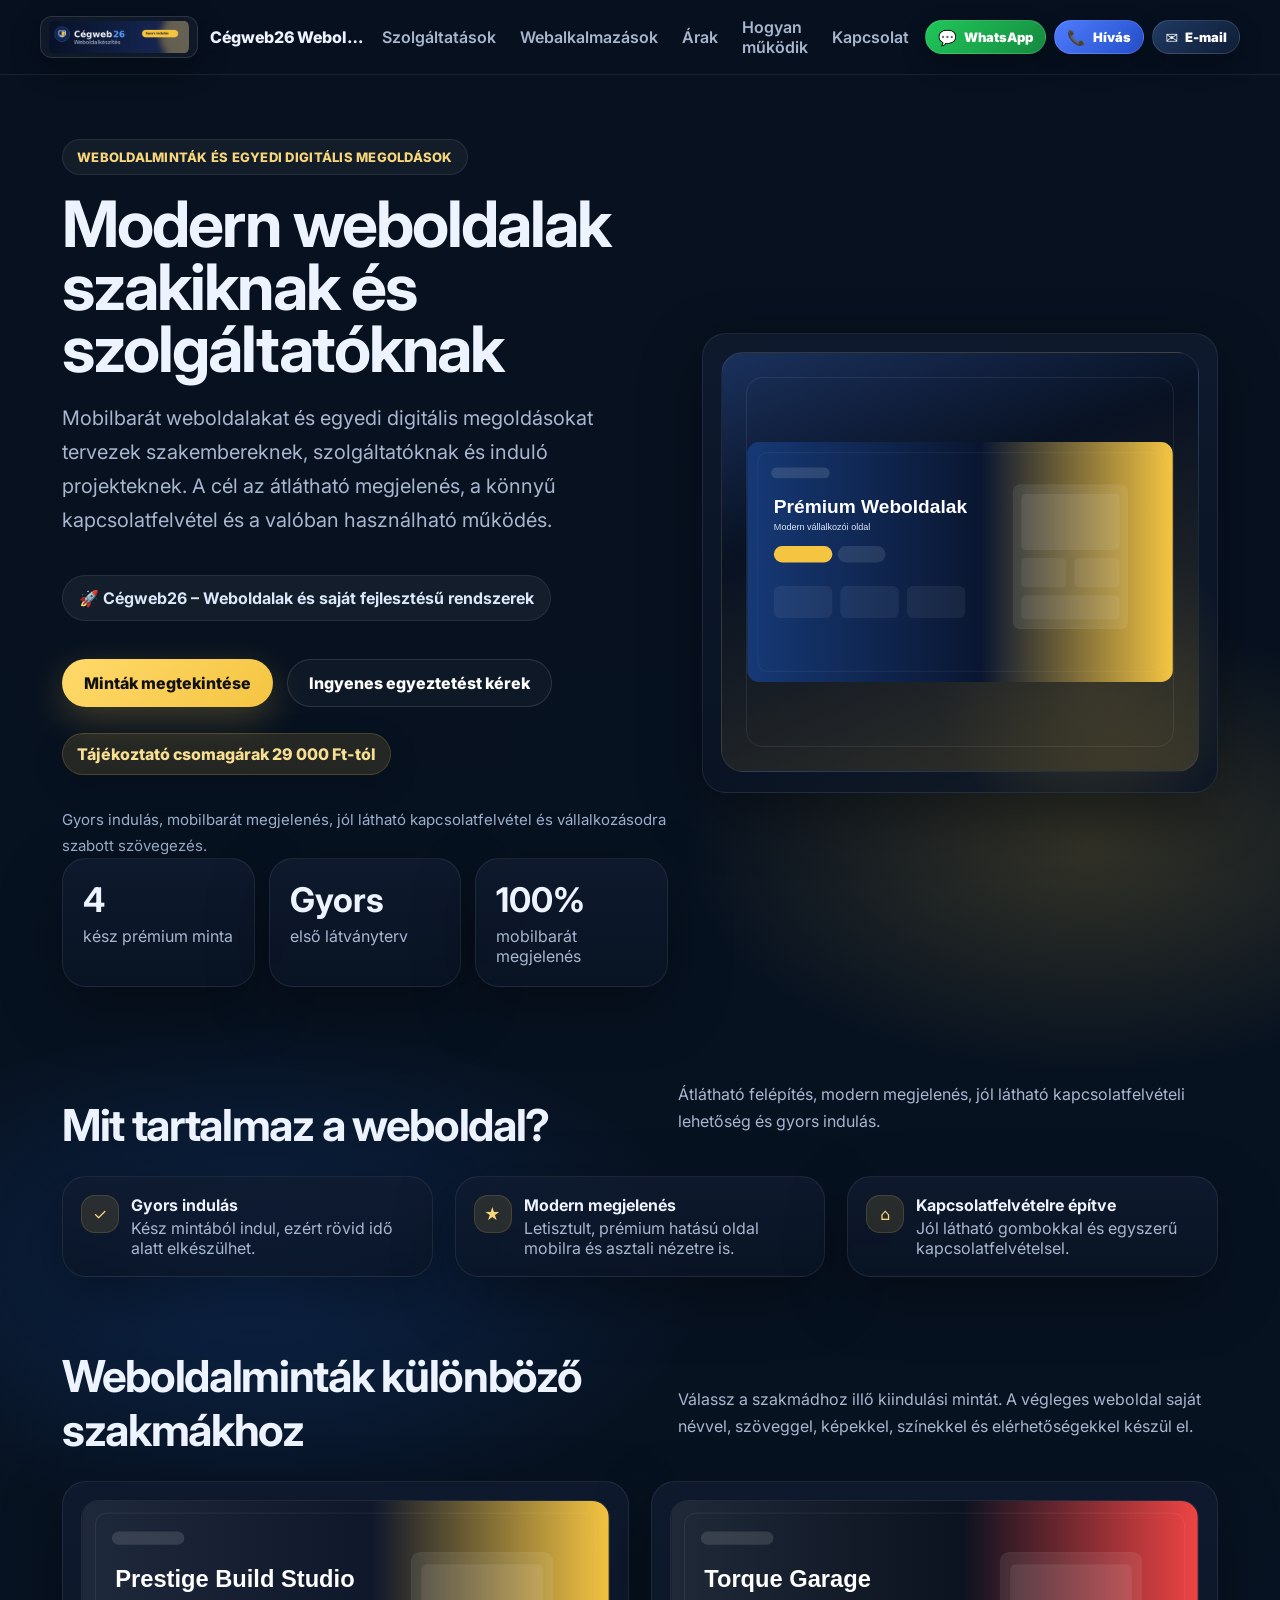
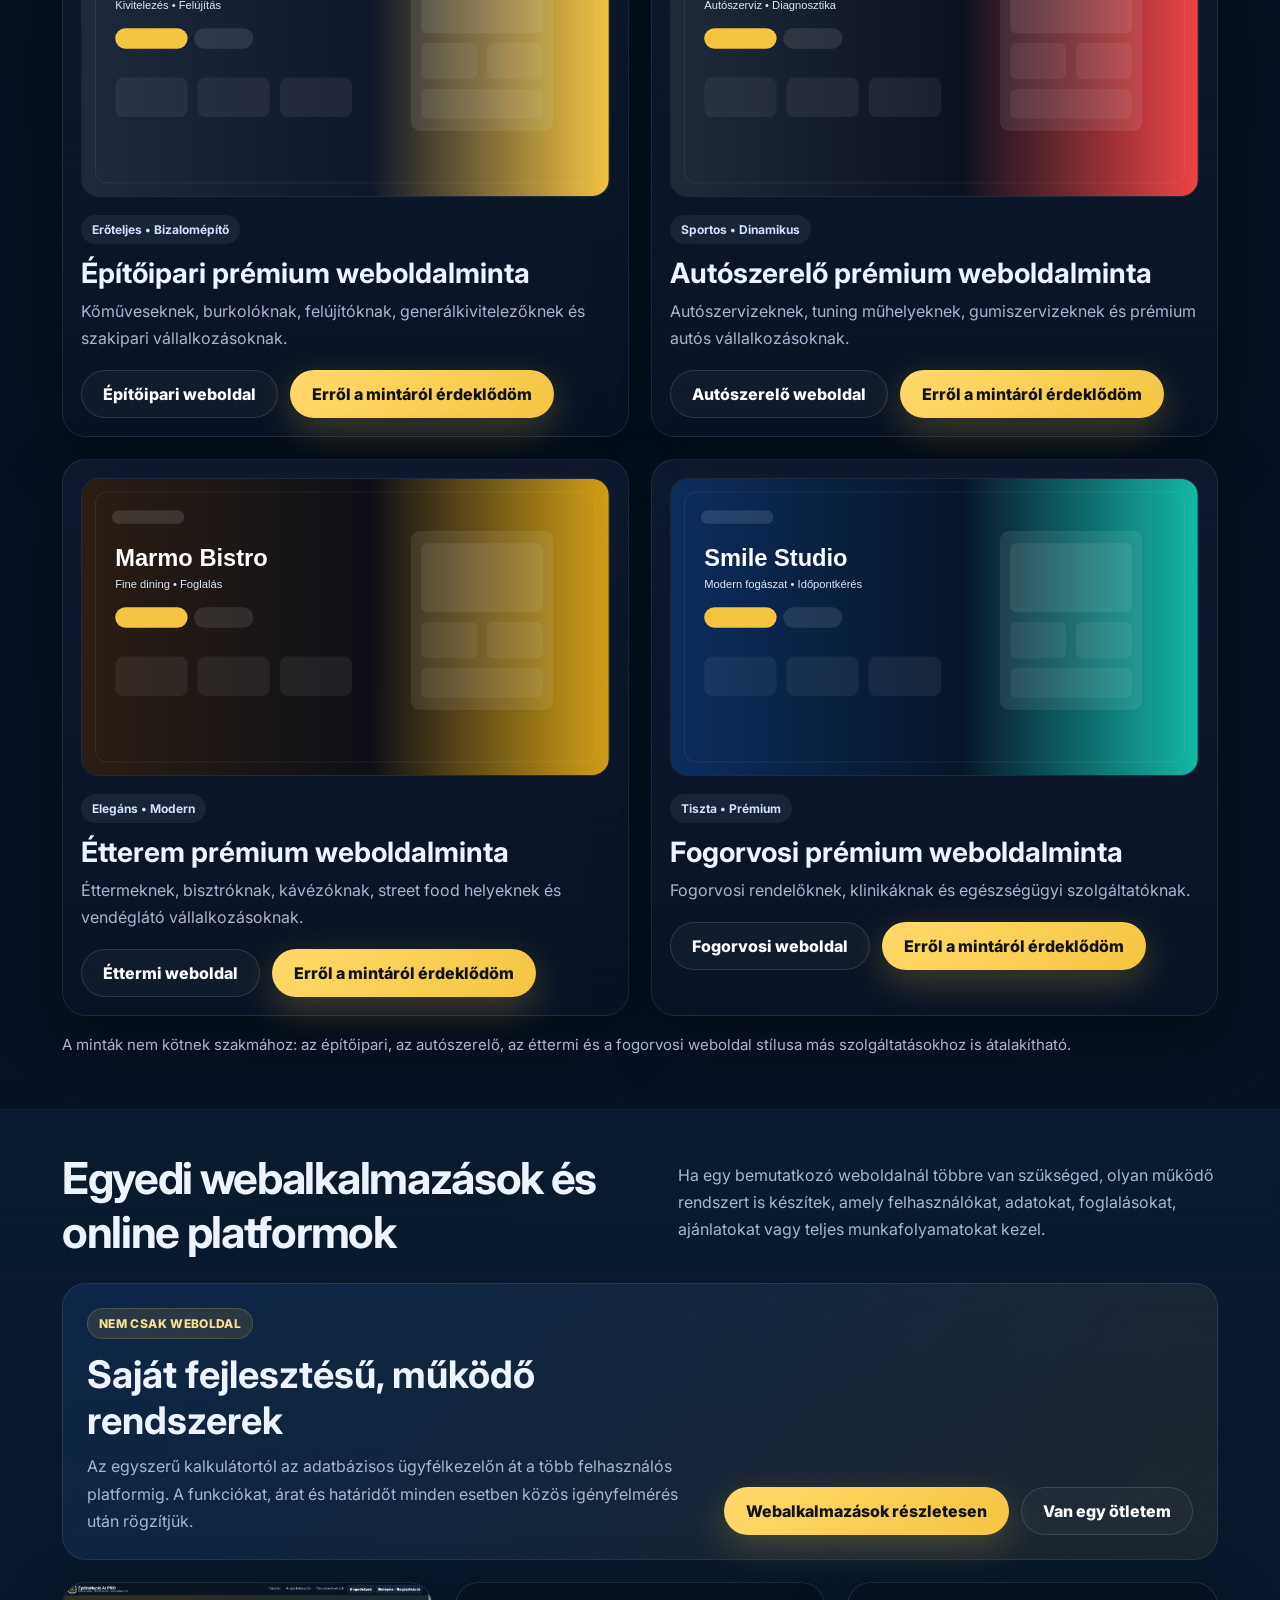
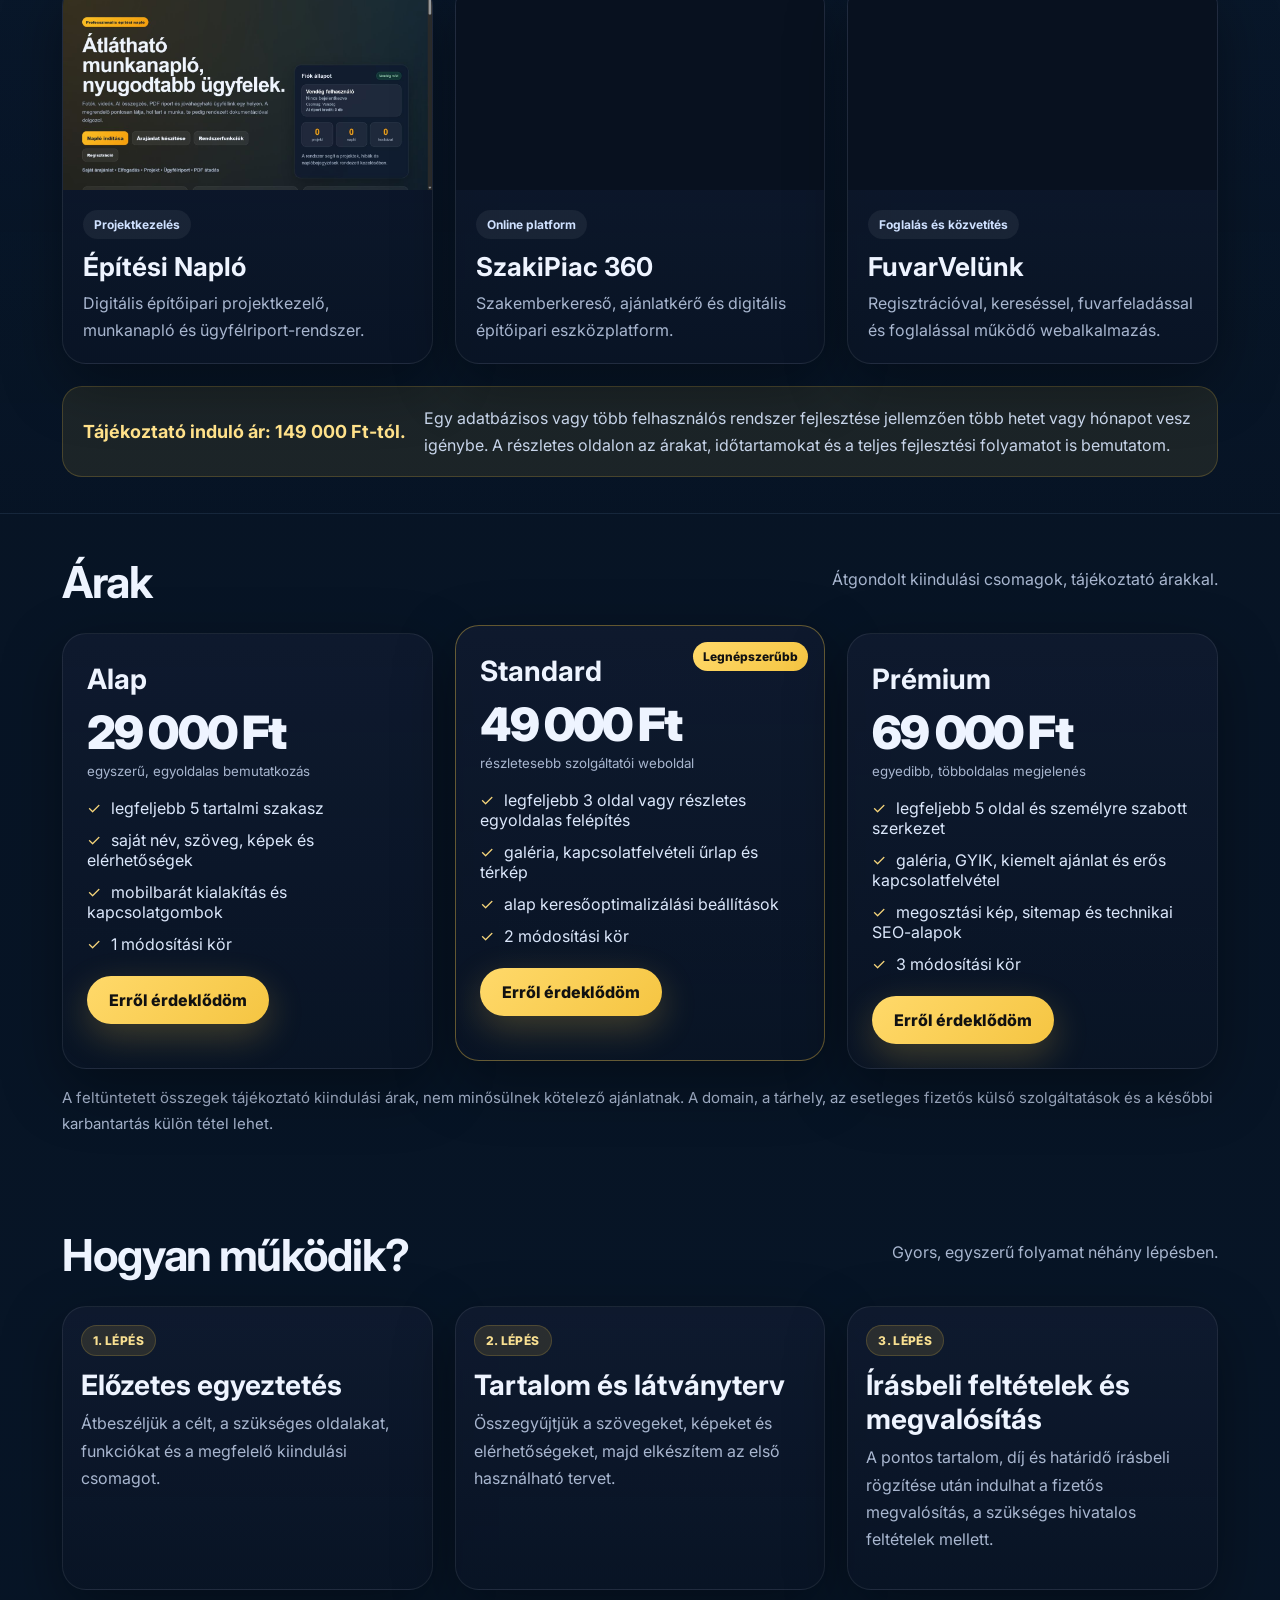
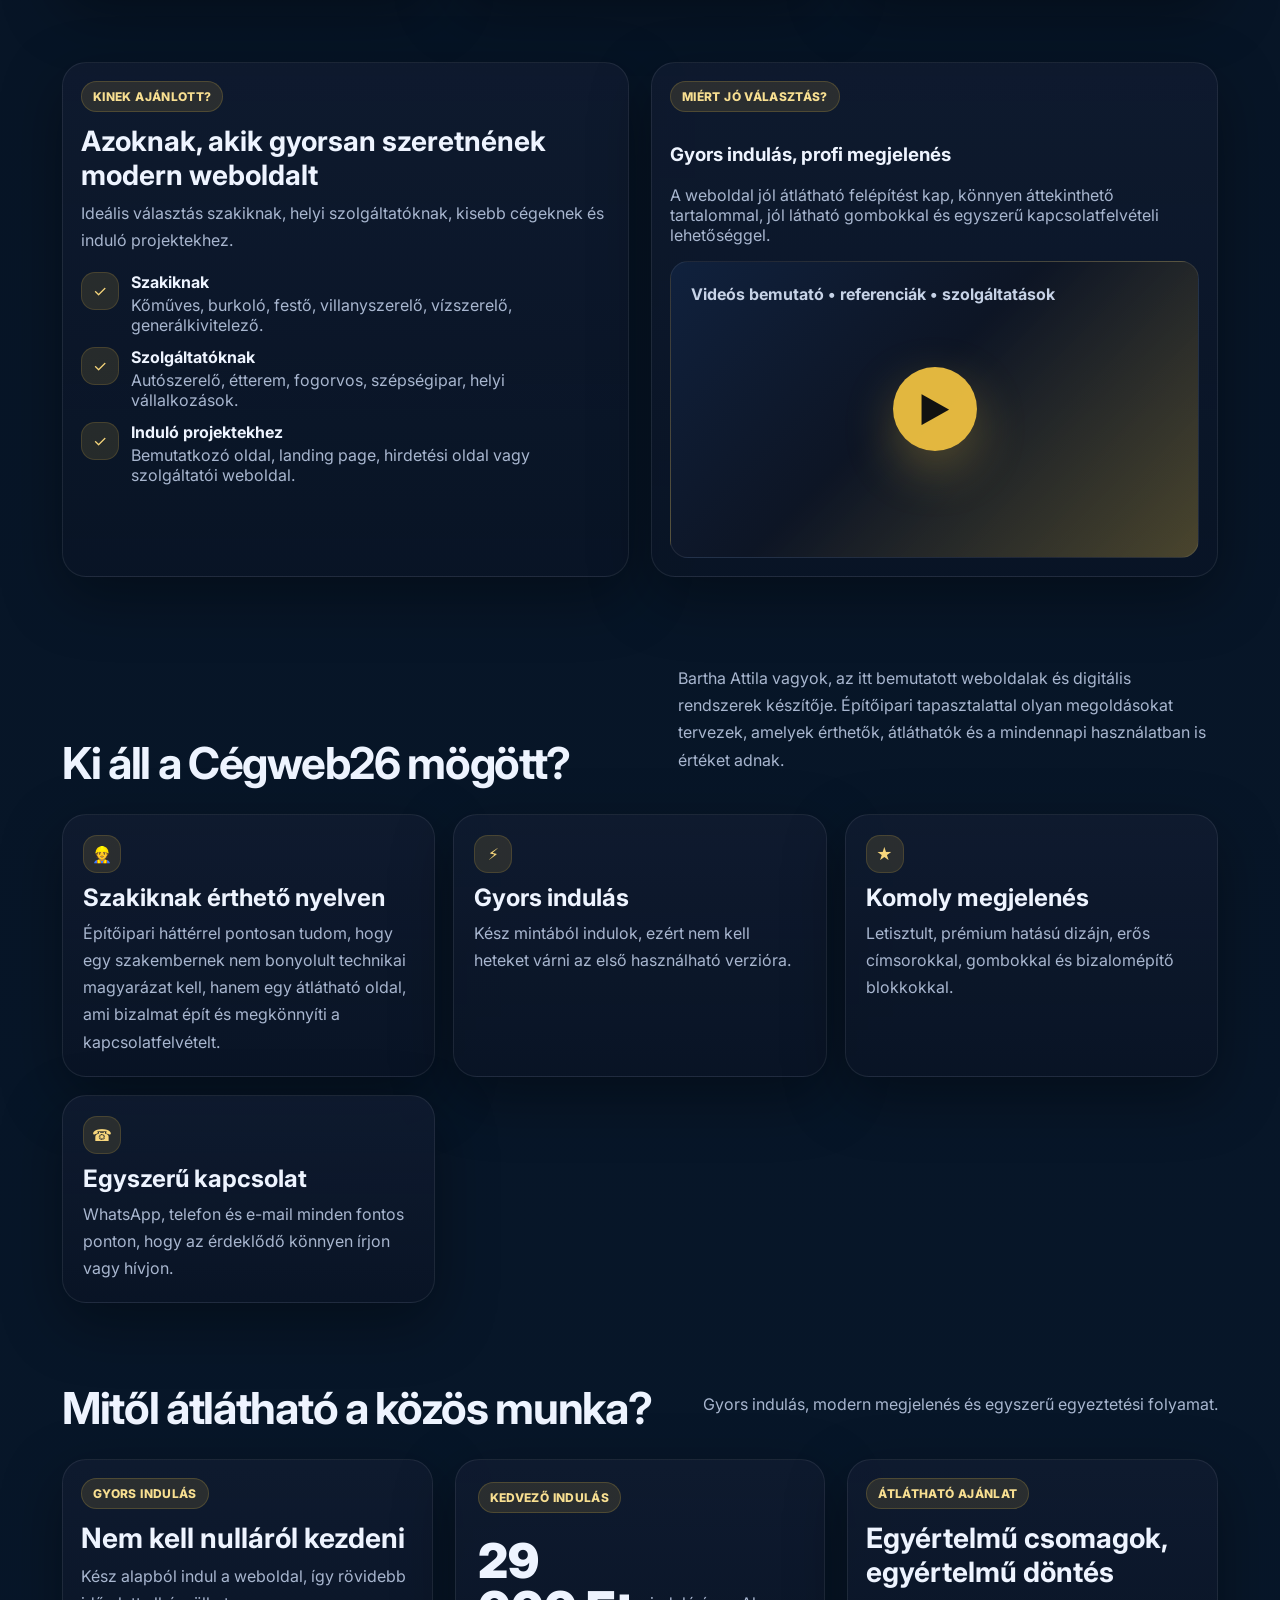
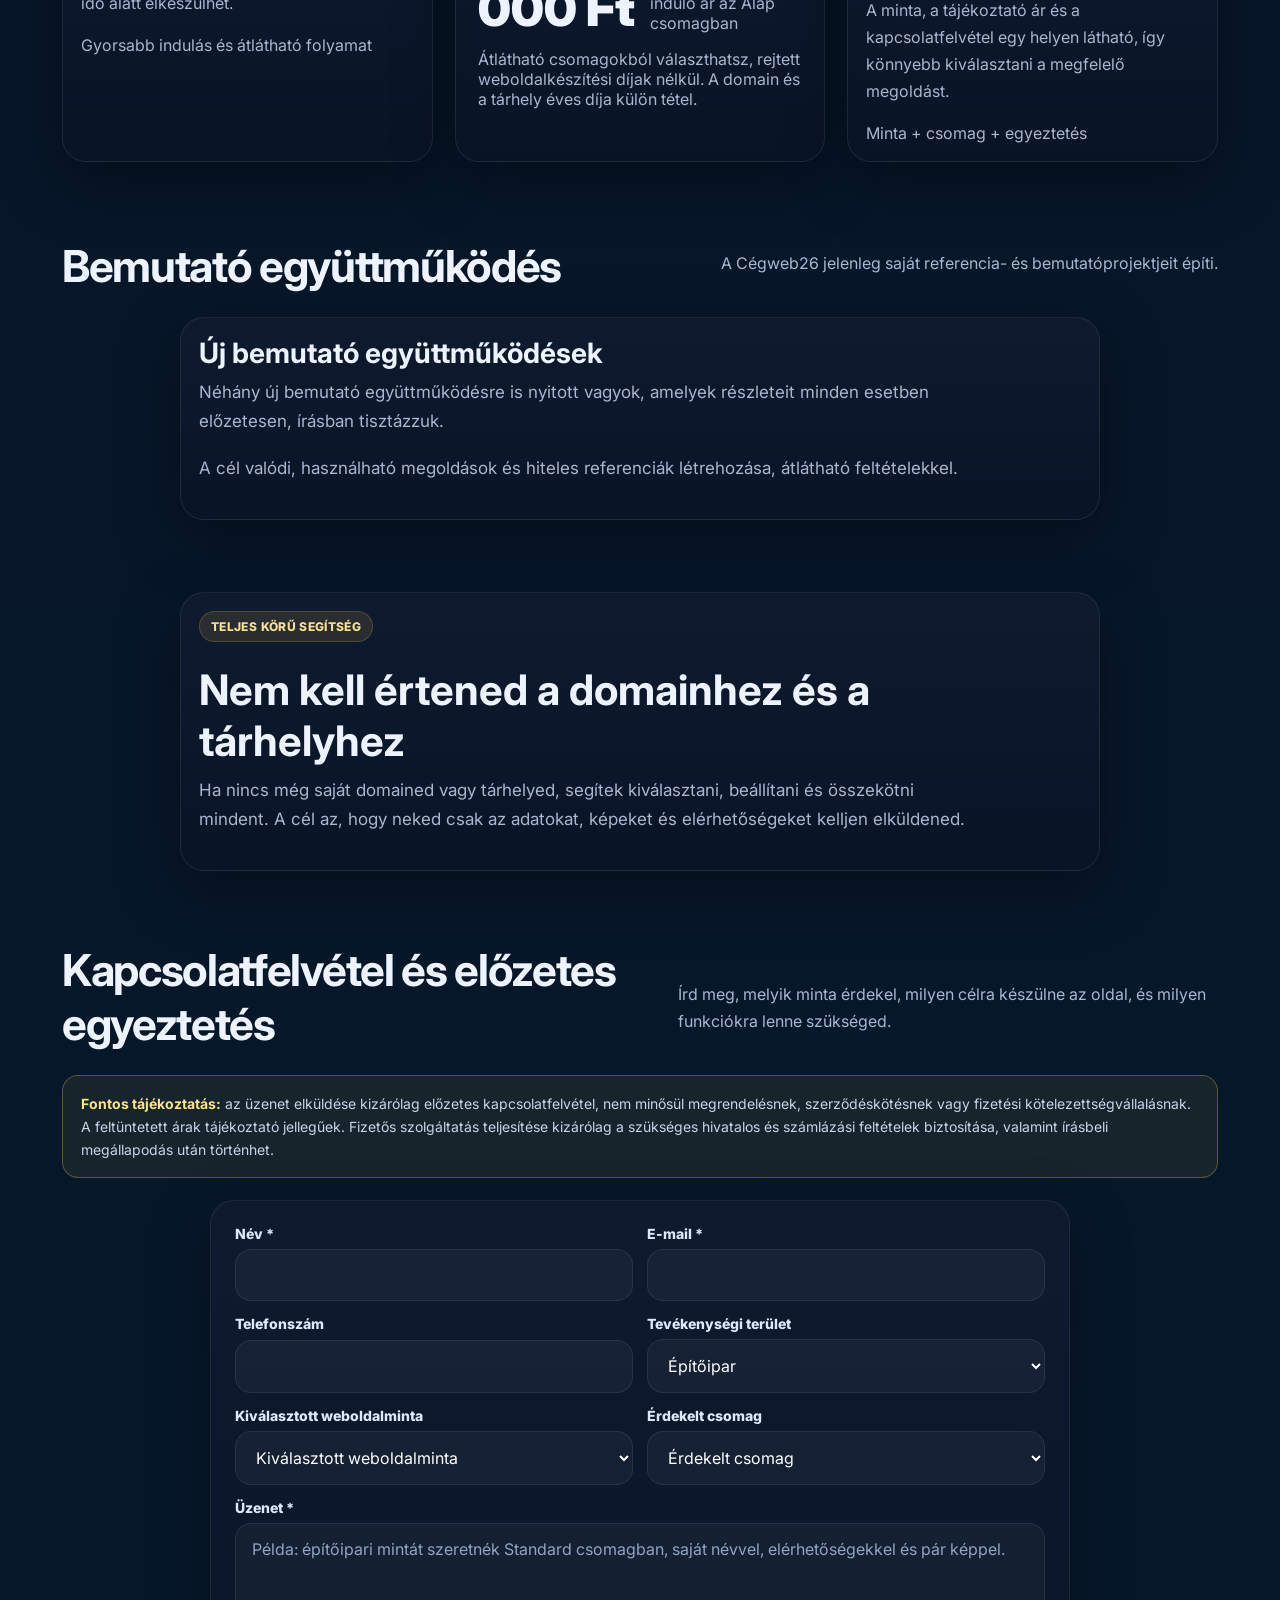
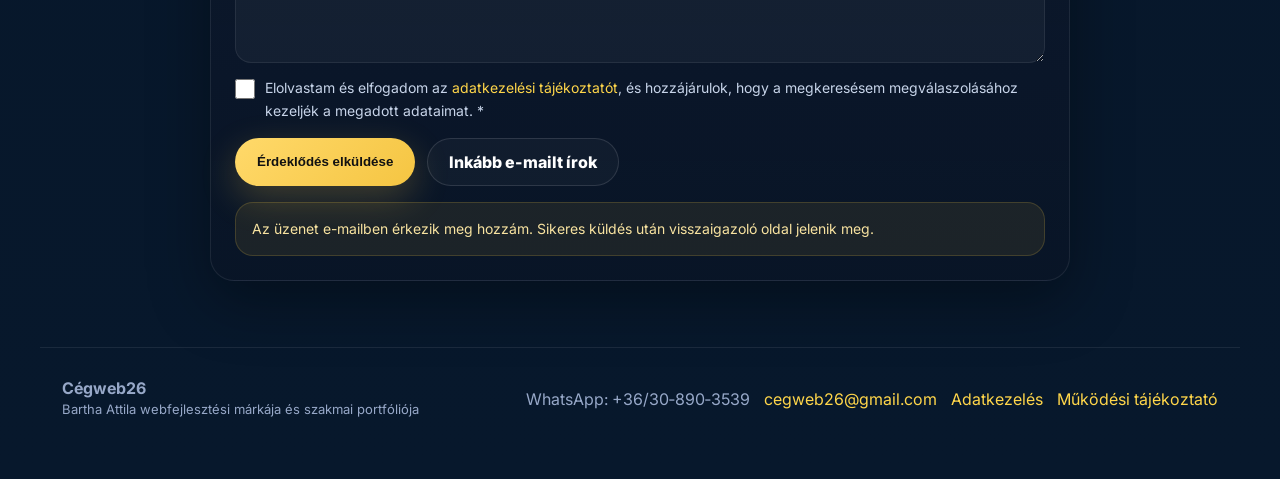
==== commit cfb24da4: "Frissíti a telefonszámot" ====
--- a/index.html
+++ b/index.html
@@ -50,7 +50,7 @@
       "name": "Bartha Attila",
       "url": "https://cegweb26.hu/",
       "email": "cegweb26@gmail.com",
-      "telephone": "+36 70 429 2162",
+      "telephone": "+36308903539",
       "jobTitle": "Webfejlesztő",
       "knowsAbout": ["Weboldalkészítés", "Webalkalmazás-fejlesztés", "Digitális rendszerek"],
       "brand": {
@@ -97,8 +97,8 @@
         <a href="#kapcsolat">Kapcsolat</a>
       </nav>
       <div class="header-contact" role="group" aria-label="Gyors kapcsolat">
-        <a class="header-contact-btn wa" href="https://wa.me/36704292162" target="_blank" rel="noopener" title="WhatsApp írás"><span class="hc-icon">💬</span><span class="hc-text">WhatsApp</span></a>
-        <a class="header-contact-btn call" href="tel:+36704292162" title="Hívás indítása"><span class="hc-icon">📞</span><span class="hc-text">Hívás</span></a>
+        <a class="header-contact-btn wa" href="https://wa.me/36308903539" target="_blank" rel="noopener" title="WhatsApp írás"><span class="hc-icon">💬</span><span class="hc-text">WhatsApp</span></a>
+        <a class="header-contact-btn call" href="tel:+36308903539" title="Hívás indítása"><span class="hc-icon">📞</span><span class="hc-text">Hívás</span></a>
         <a class="header-contact-btn mail" href="mailto:cegweb26@gmail.com" title="E-mail küldése"><span class="hc-icon">✉️</span><span class="hc-text">E-mail</span></a>
       </div>
       <button class="menu-toggle" id="menuToggle" type="button" aria-label="Menü megnyitása" aria-expanded="false">☰</button>
@@ -109,8 +109,8 @@
         <a href="#folyamat">Hogyan működik</a>
         <a href="#kapcsolat">Kapcsolat</a>
         <div class="mobile-menu-divider"></div>
-        <a class="mobile-contact wa" href="https://wa.me/36704292162" target="_blank" rel="noopener">💬 WhatsApp írás</a>
-        <a class="mobile-contact call" href="tel:+36704292162">📞&nbsp;Hívás&nbsp;indítása</a>
+        <a class="mobile-contact wa" href="https://wa.me/36308903539" target="_blank" rel="noopener">💬 WhatsApp írás</a>
+        <a class="mobile-contact call" href="tel:+36308903539">📞&nbsp;Hívás&nbsp;indítása</a>
         <a class="mobile-contact mail" href="mailto:cegweb26@gmail.com">✉️ E-mail küldése</a>
       </div>
     </div>
@@ -536,7 +536,7 @@
   <footer class="footer">
     <div class="container footer-box">
       <div><strong>Cégweb26</strong><br><span class="footer-sub">Bartha Attila webfejlesztési márkája és szakmai portfóliója</span></div>
-      <div class="footer-links"><span>WhatsApp: +36 70 429 2162</span><a href="mailto:cegweb26@gmail.com">cegweb26@gmail.com</a><a href="adatkezeles.html">Adatkezelés</a><a href="mukodesi-tajekoztato.html">Működési tájékoztató</a></div>
+      <div class="footer-links"><span>WhatsApp: +36/30&#8209;890&#8209;3539</span><a href="mailto:cegweb26@gmail.com">cegweb26@gmail.com</a><a href="adatkezeles.html">Adatkezelés</a><a href="mukodesi-tajekoztato.html">Működési tájékoztató</a></div>
     </div>
   </footer>
 
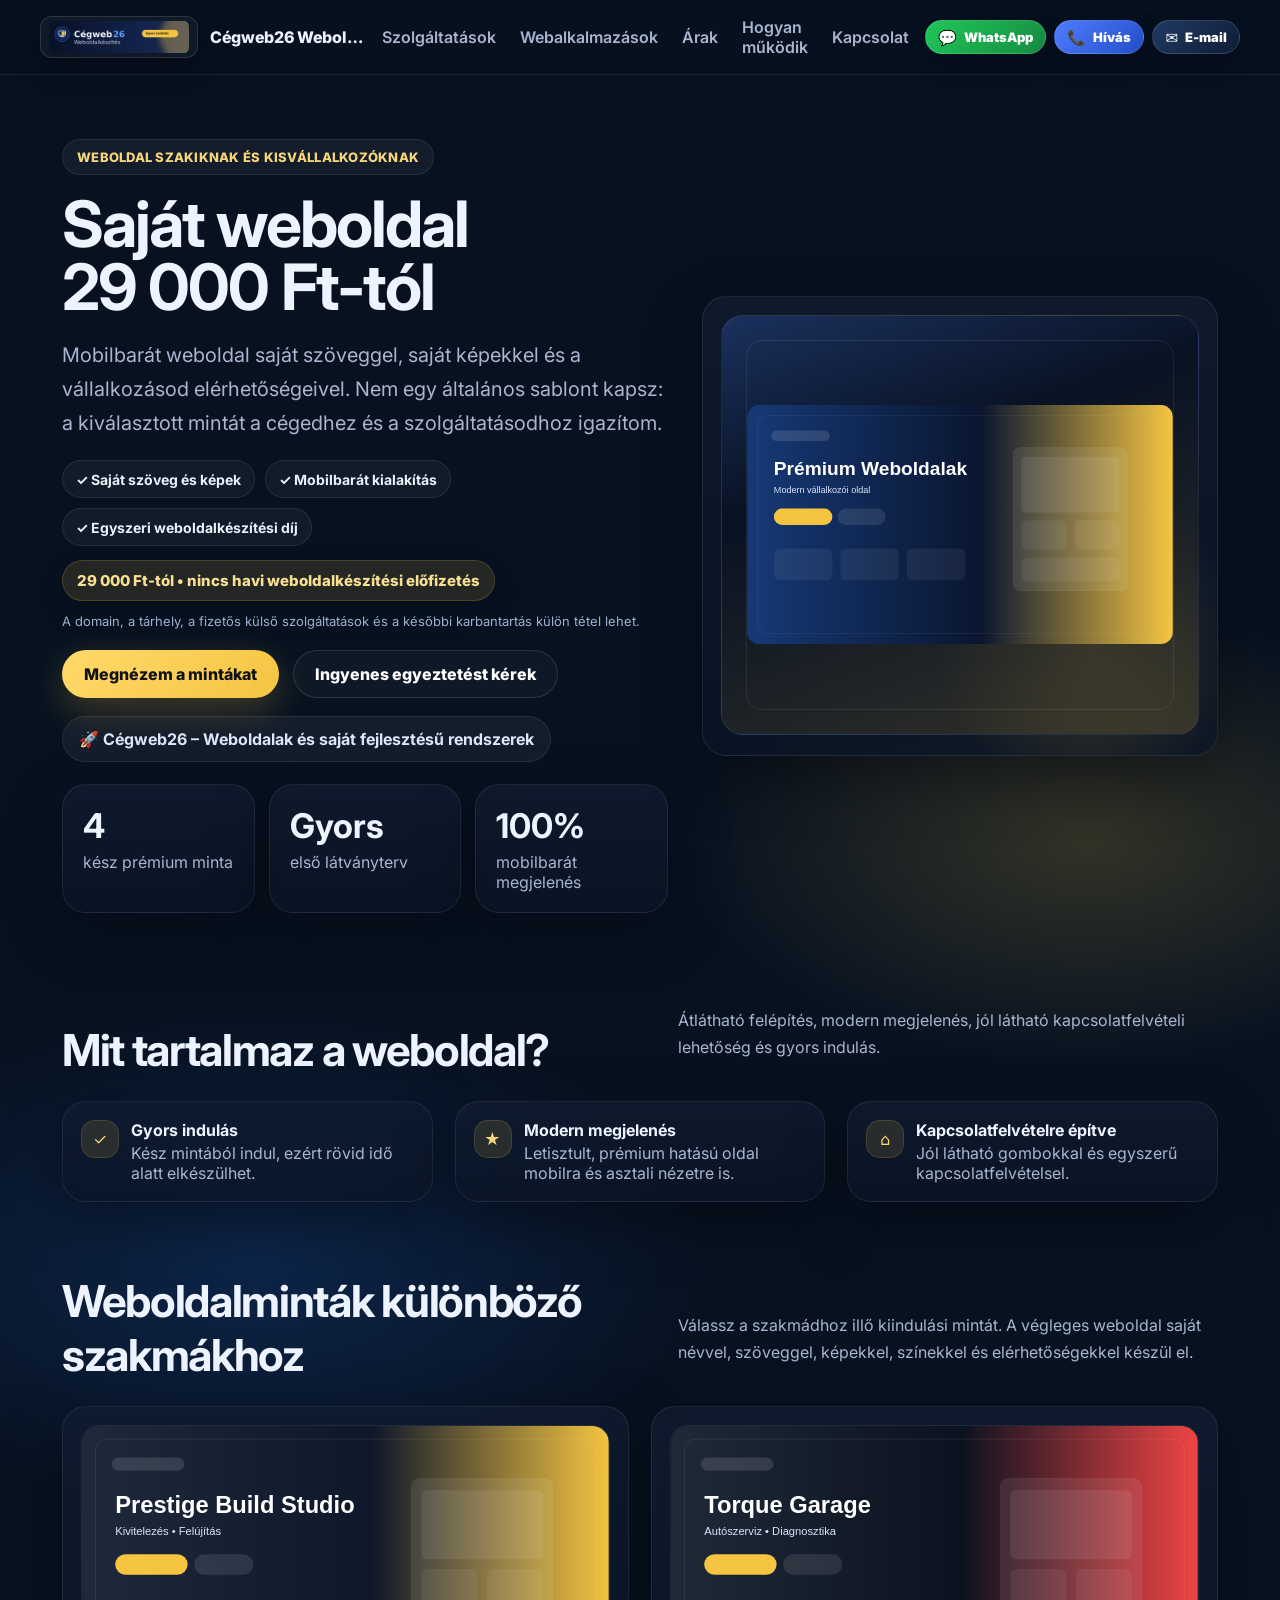
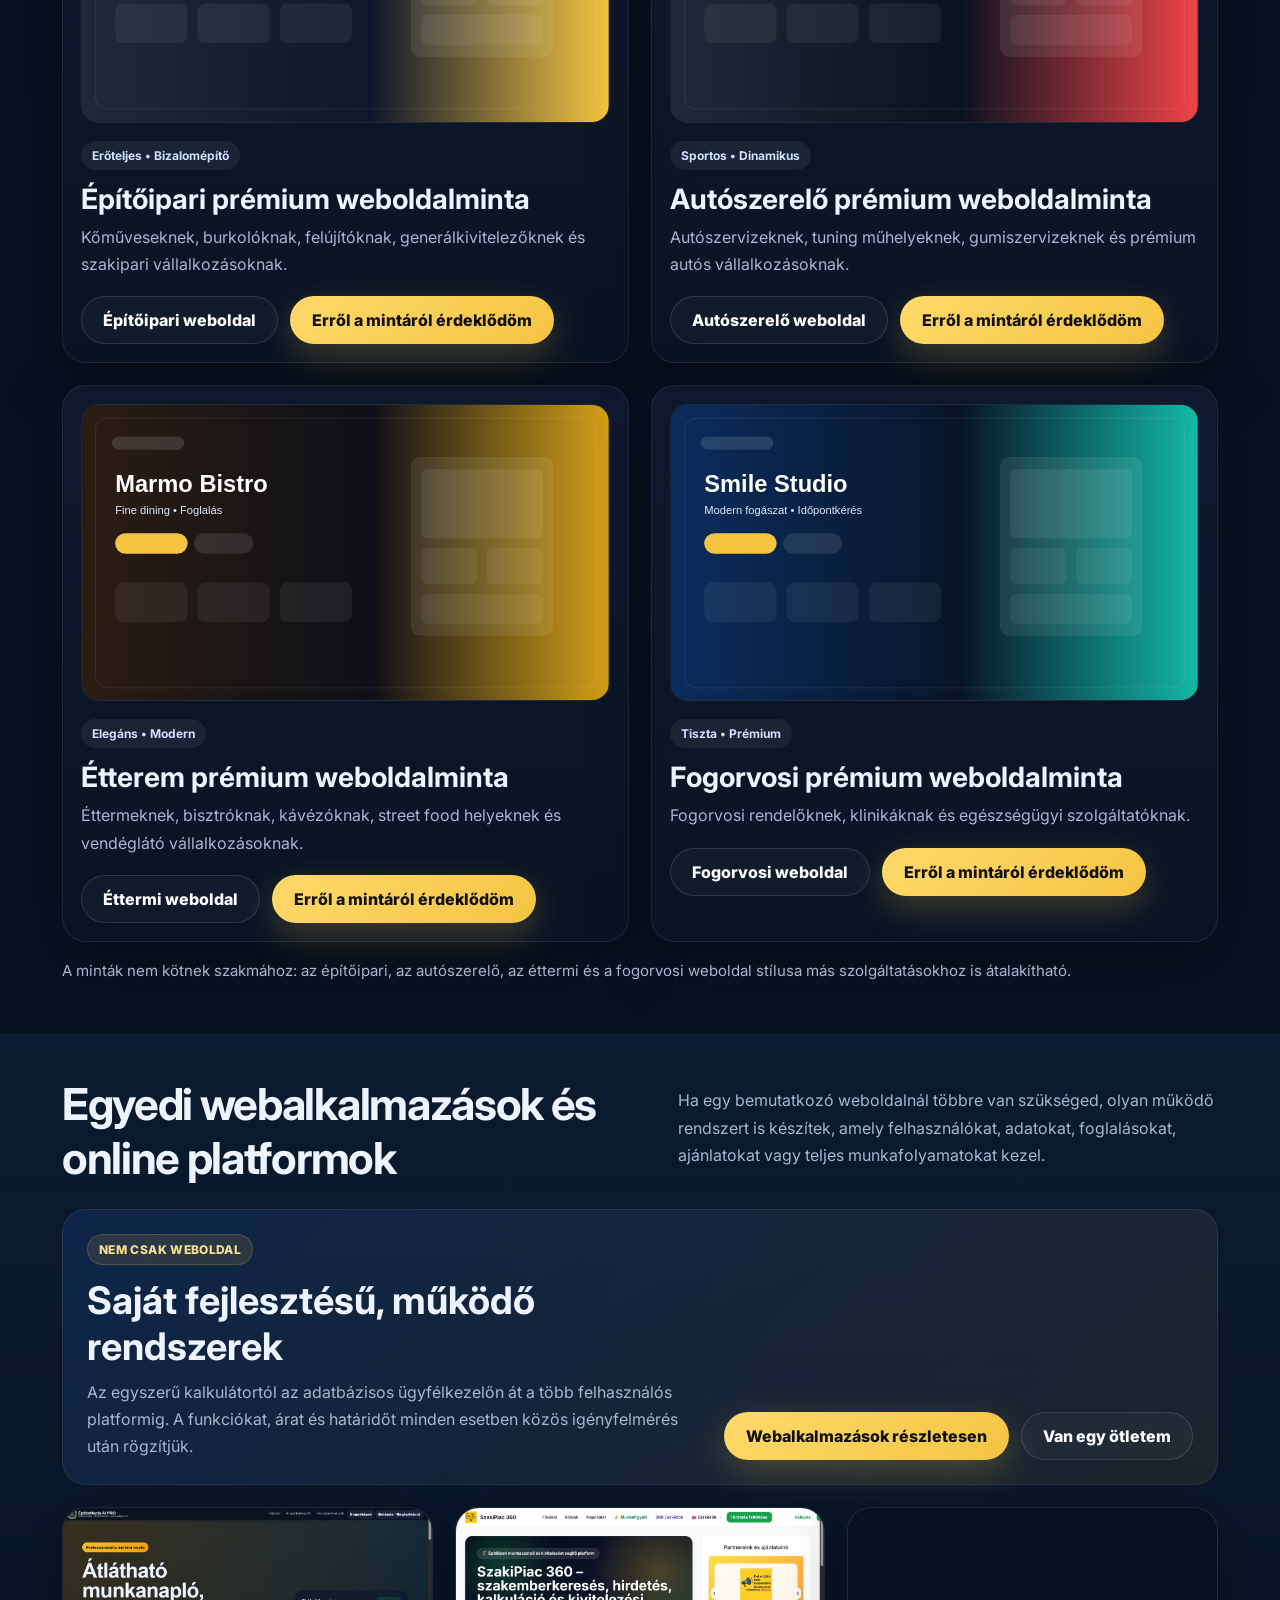
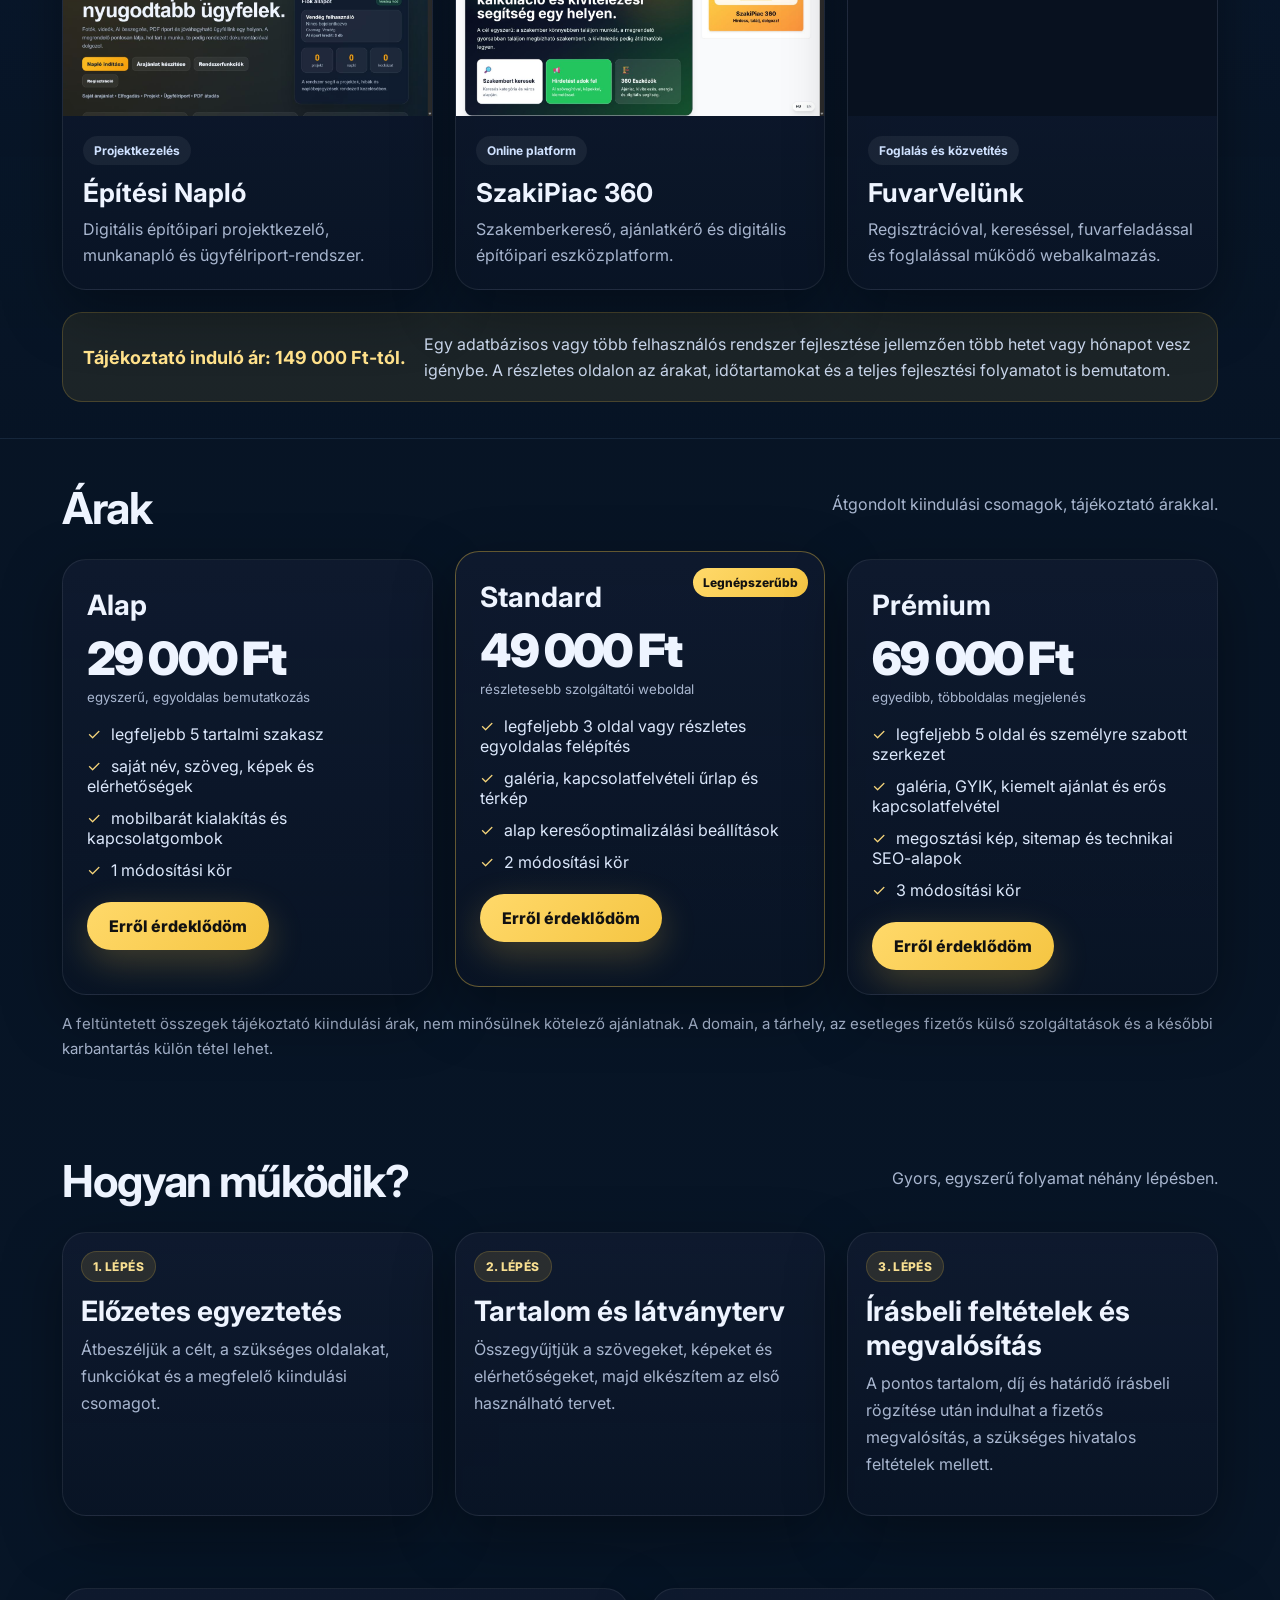
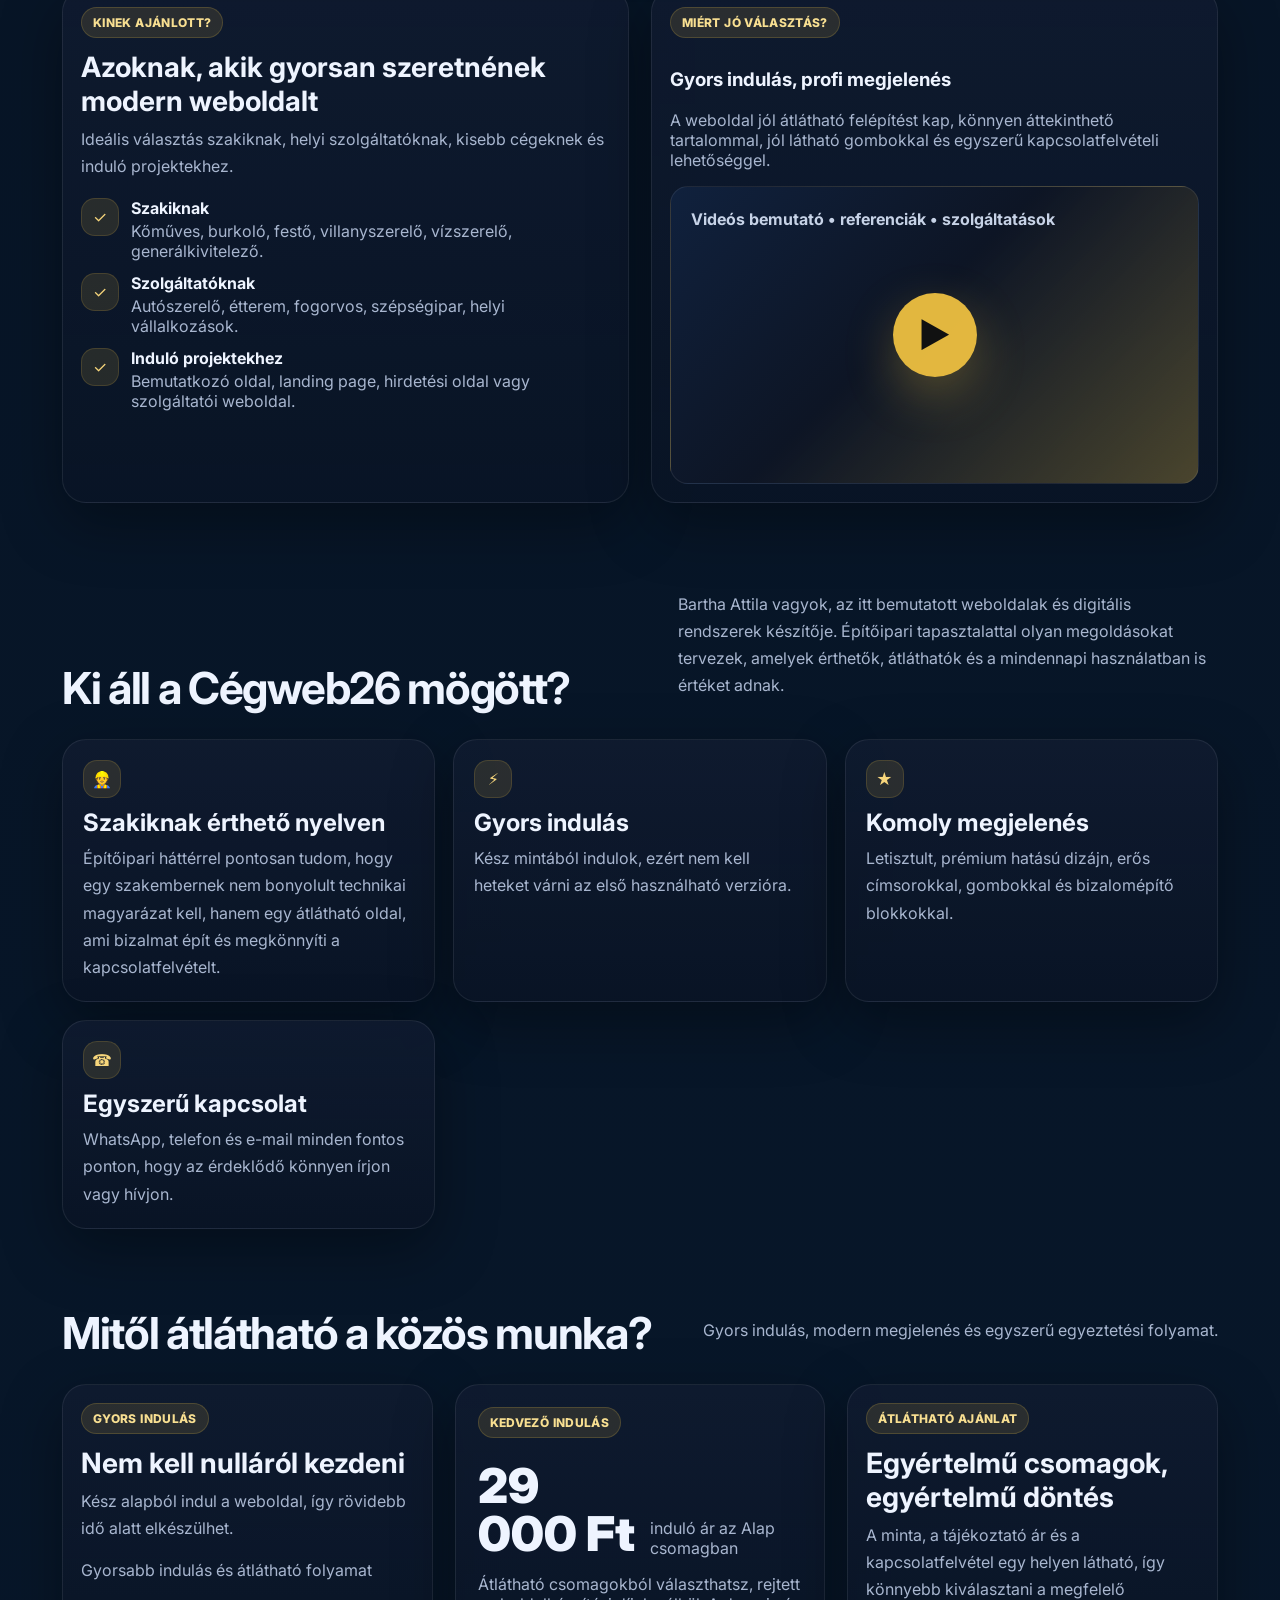
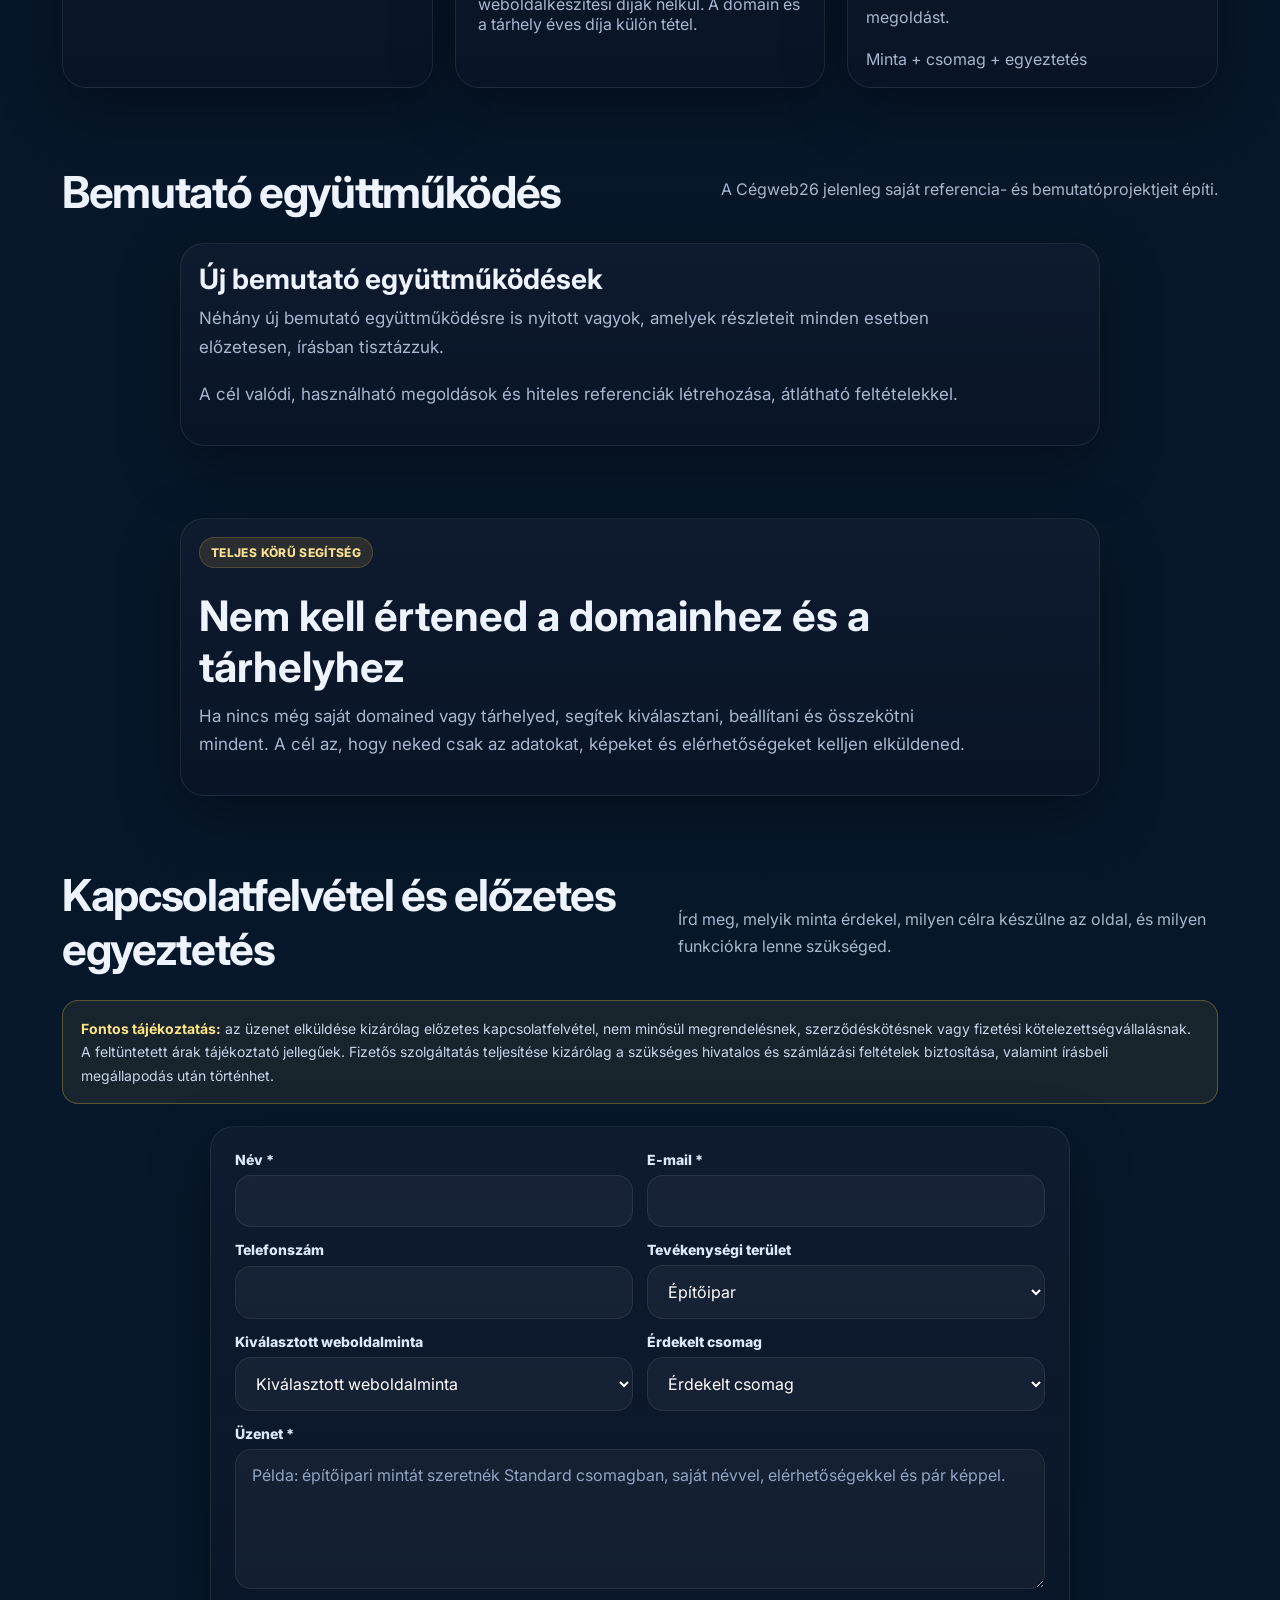
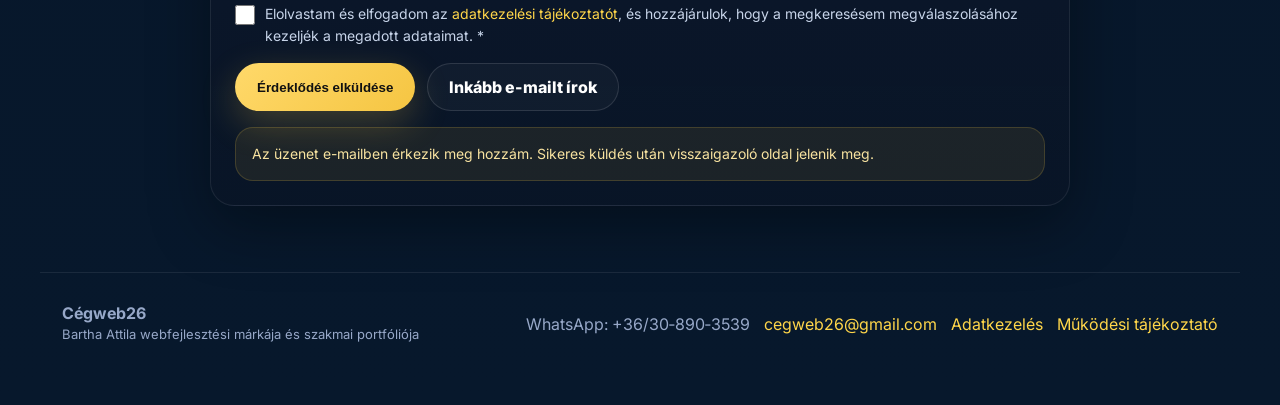
==== commit a38ceb63: "Add files via upload" ====
--- a/index.html
+++ b/index.html
@@ -4,7 +4,7 @@
   <meta charset="UTF-8">
   <meta name="viewport" content="width=device-width, initial-scale=1.0">
   <title>Weboldalkészítés szakiknak és vállalkozóknak – Cégweb26</title>
-  <meta name="description" content="Modern, mobilbarát weboldalkészítés szakiknak, kisvállalkozóknak és szolgáltatóknak. Kész minták, egyedi szöveg és gyors indulás 29 000 Ft-tól.">
+  <meta name="description" content="Mobilbarát weboldalkészítés szakiknak és kisvállalkozóknak 29 000 Ft-tól, saját szöveggel és képekkel. Egyszeri weboldalkészítési díj; a domain és tárhely külön tétel lehet.">
   <meta name="robots" content="index,follow,max-image-preview:large">
   <meta name="author" content="Cégweb26">
   <link rel="canonical" href="https://cegweb26.hu/">
@@ -23,7 +23,7 @@
   <meta name="apple-mobile-web-app-capable" content="yes">
 
   <meta property="og:title" content="Weboldalkészítés szakiknak és vállalkozóknak – Cégweb26">
-  <meta property="og:description" content="Modern, mobilbarát weboldalak szakiknak és vállalkozóknak. Kész minták, egyedi kialakítás és gyors indulás 29 000 Ft-tól.">
+  <meta property="og:description" content="Saját, mobilbarát weboldal 29 000 Ft-tól, saját szöveggel és képekkel. Egyszeri weboldalkészítési díj, átlátható csomagokkal.">
   <meta property="og:type" content="website">
   <meta property="og:url" content="https://cegweb26.hu/">
   <meta property="og:site_name" content="Cégweb26">
@@ -36,7 +36,7 @@
 
   <meta name="twitter:card" content="summary_large_image">
   <meta name="twitter:title" content="Weboldalkészítés szakiknak és vállalkozóknak – Cégweb26">
-  <meta name="twitter:description" content="Modern, mobilbarát weboldalak szakiknak és vállalkozóknak. Kész minták, egyedi kialakítás és gyors indulás 29 000 Ft-tól.">
+  <meta name="twitter:description" content="Saját, mobilbarát weboldal 29 000 Ft-tól, saját szöveggel és képekkel. Egyszeri weboldalkészítési díj, átlátható csomagokkal.">
   <meta name="twitter:image" content="https://cegweb26.hu/assets/og-image.png">
   <meta name="twitter:image:alt" content="Weboldalkészítés szakiknak és vállalkozóknak – Cégweb26">
 
@@ -119,17 +119,23 @@
   <section class="hero">
     <div class="container hero-grid">
       <div class="reveal">
-        <span class="eyebrow">Weboldalminták és egyedi digitális megoldások</span>
-        <h1>Modern weboldalak<br>szakiknak és szolgáltatóknak</h1>
+        <span class="eyebrow">Weboldal szakiknak és kisvállalkozóknak</span>
+        <h1>Saját weboldal<br>29 000 Ft-tól</h1>
         <p class="lead">
-          Mobilbarát weboldalakat és egyedi digitális megoldásokat tervezek szakembereknek, szolgáltatóknak és induló projekteknek. A cél az átlátható megjelenés, a könnyű kapcsolatfelvétel és a valóban használható működés.
+          Mobilbarát weboldal saját szöveggel, saját képekkel és a vállalkozásod elérhetőségeivel. Nem egy általános sablont kapsz: a kiválasztott mintát a cégedhez és a szolgáltatásodhoz igazítom.
         </p>
+        <div class="hero-benefits" aria-label="A weboldal fő előnyei">
+          <span>✓ Saját szöveg és képek</span>
+          <span>✓ Mobilbarát kialakítás</span>
+          <span>✓ Egyszeri weboldalkészítési díj</span>
+        </div>
+        <div class="price-pill">29 000 Ft-tól • nincs havi weboldalkészítési előfizetés</div>
+        <div class="hero-note">A domain, a tárhely, a fizetős külső szolgáltatások és a későbbi karbantartás külön tétel lehet.</div>
+        <div class="hero-actions">
+          <a class="btn" href="#mintak">Megnézem a mintákat</a>
+          <a class="btn-outline" href="#kapcsolat">Ingyenes egyeztetést kérek</a>
+        </div>
         <div class="brand-highlight">🚀 Cégweb26 – Weboldalak és saját fejlesztésű rendszerek</div>
-<div class="hero-actions">
-          <a class="btn" href="#mintak">Minták megtekintése</a>
-          <a class="btn-outline" href="#kapcsolat">Ingyenes egyeztetést kérek</a>
-        </div>
-        <div class="price-pill">Tájékoztató csomagárak 29 000 Ft-tól</div><div class="hero-note">Gyors indulás, mobilbarát megjelenés, jól látható kapcsolatfelvétel és vállalkozásodra szabott szövegezés.</div>
         <div class="stats">
           <div class="stat"><b>4</b><span>kész prémium minta</span></div>
           <div class="stat"><b>Gyors</b><span>első látványterv</span></div>
--- a/assets/styles.css
+++ b/assets/styles.css
@@ -518,3 +518,55 @@
   .legal-content td{border:0;border-bottom:1px solid var(--line);padding:12px}
   .legal-content td:last-child{border-bottom:0}
 }
+
+/* 2026-10-04: erosebb, azonnal ertheto nyitoajanlat */
+.hero-benefits{
+  display:flex;
+  flex-wrap:wrap;
+  gap:10px;
+  margin:20px 0 14px;
+}
+.hero-benefits span{
+  display:inline-flex;
+  align-items:center;
+  min-height:38px;
+  padding:9px 13px;
+  border-radius:999px;
+  background:rgba(255,255,255,.045);
+  border:1px solid rgba(255,255,255,.09);
+  color:#eaf1fb;
+  font-weight:700;
+  font-size:14px;
+}
+.hero .price-pill{
+  margin:0 0 10px;
+  font-size:15px;
+}
+.hero .hero-note{
+  max-width:720px;
+  margin:0 0 18px;
+  font-size:13px;
+  line-height:1.55;
+}
+.hero .hero-actions{
+  margin:18px 0 18px;
+}
+.hero .brand-highlight{
+  margin:0 0 22px;
+}
+@media (max-width:720px){
+  .hero-benefits{
+    display:grid;
+    grid-template-columns:1fr;
+    gap:8px;
+  }
+  .hero-benefits span{
+    width:100%;
+  }
+  .hero .price-pill{
+    display:flex;
+    width:100%;
+    border-radius:18px;
+    line-height:1.45;
+  }
+}
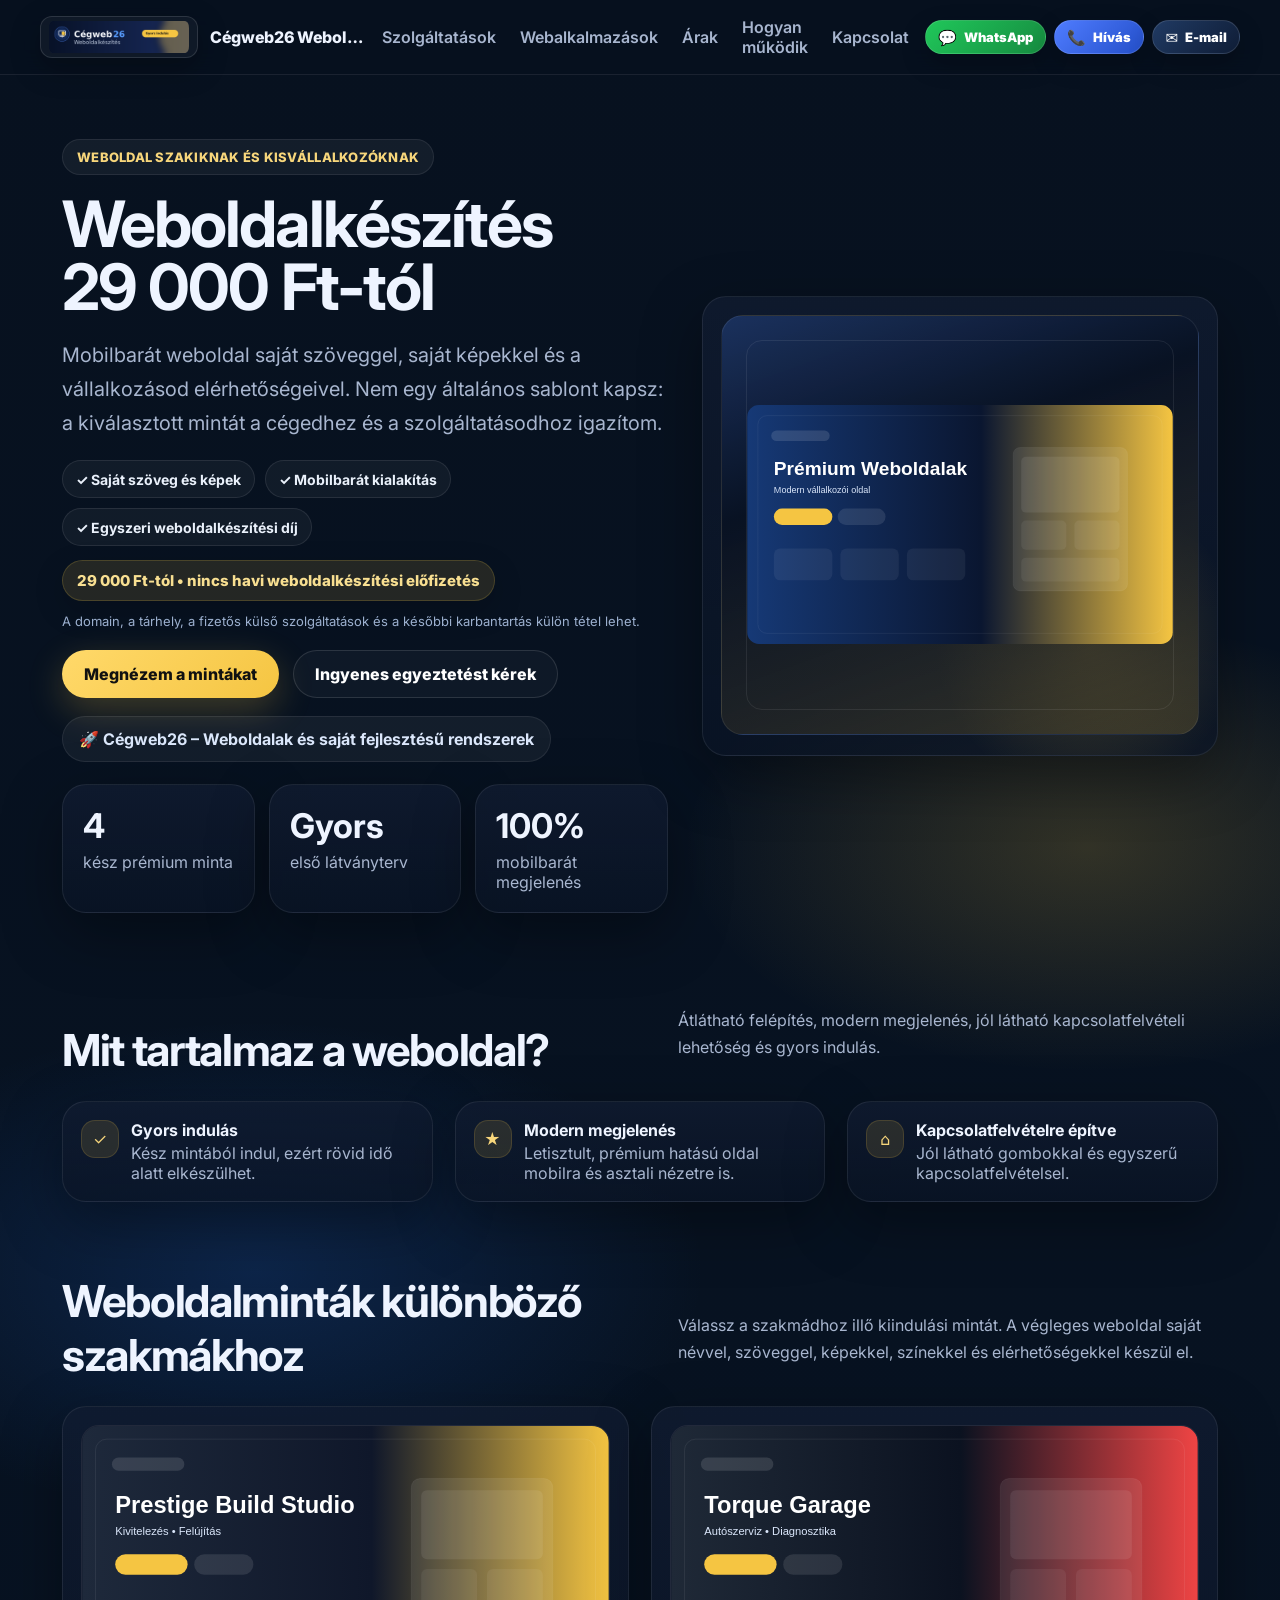
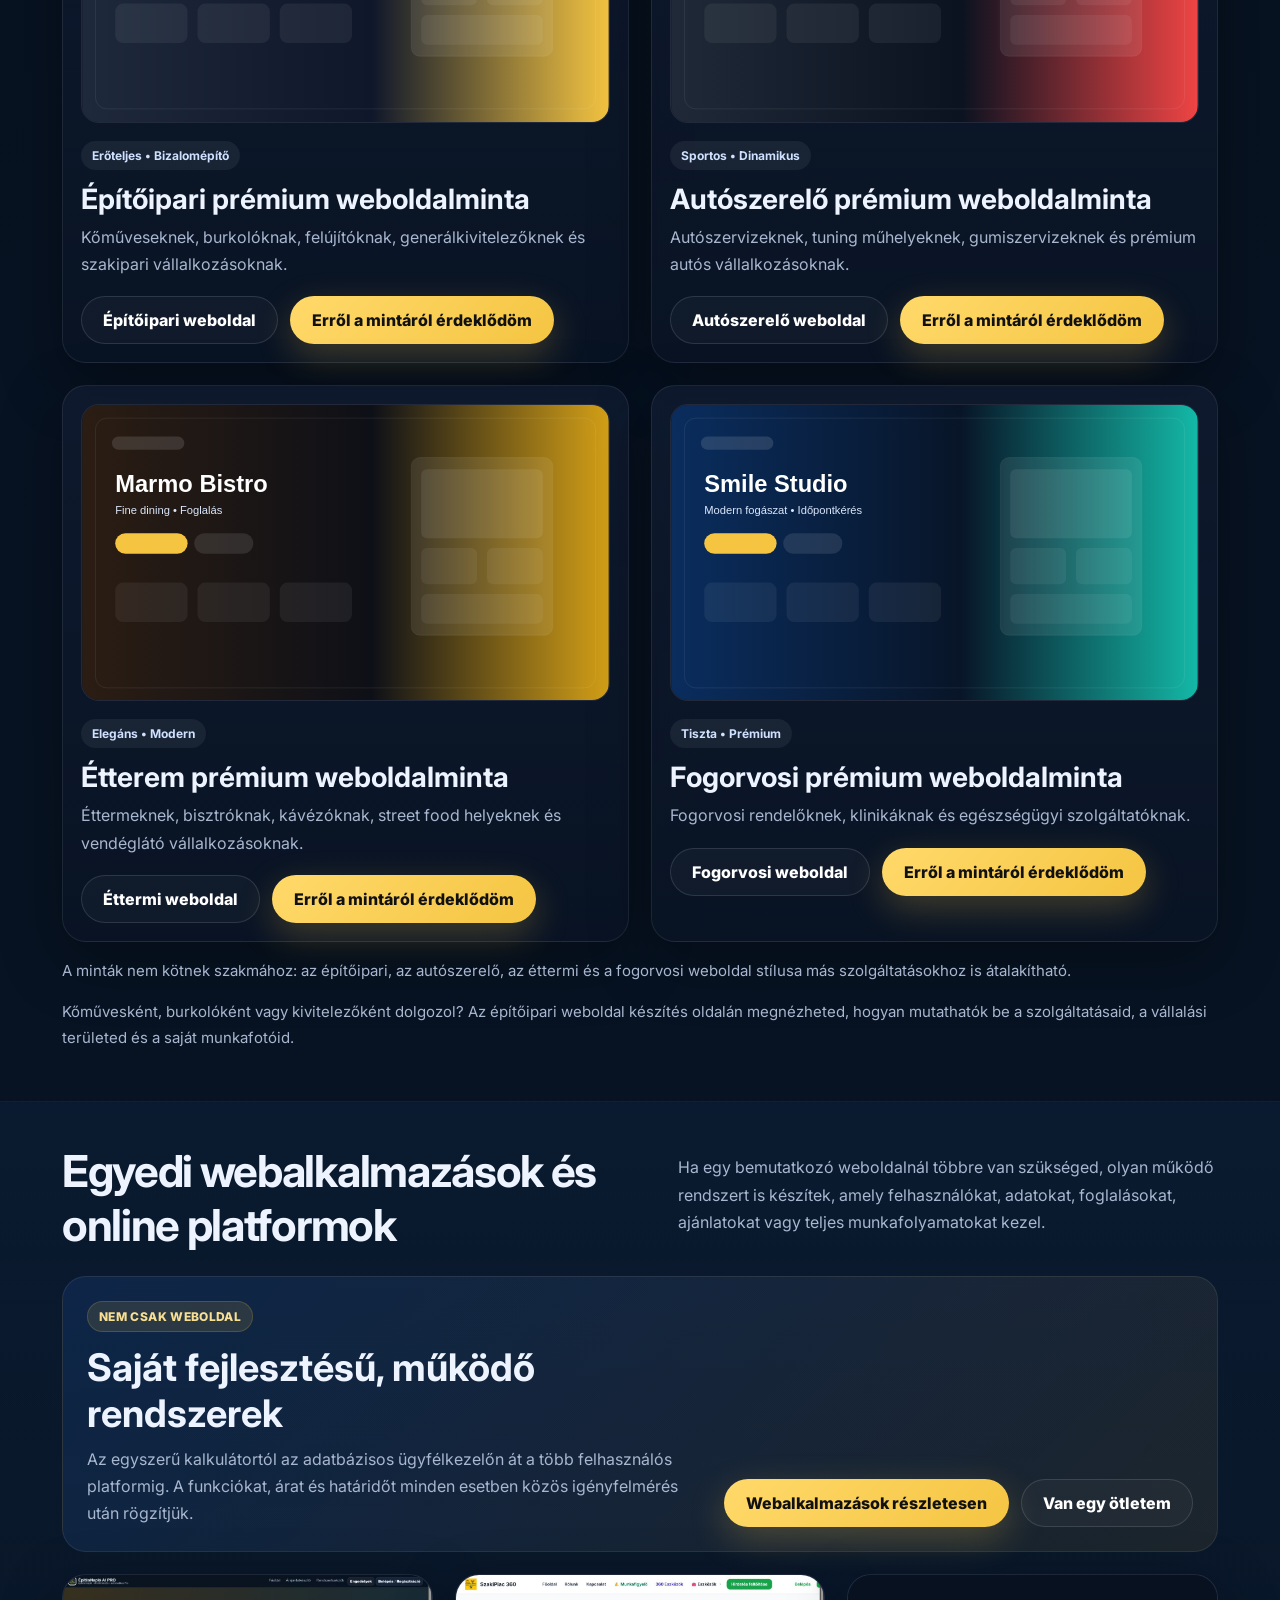
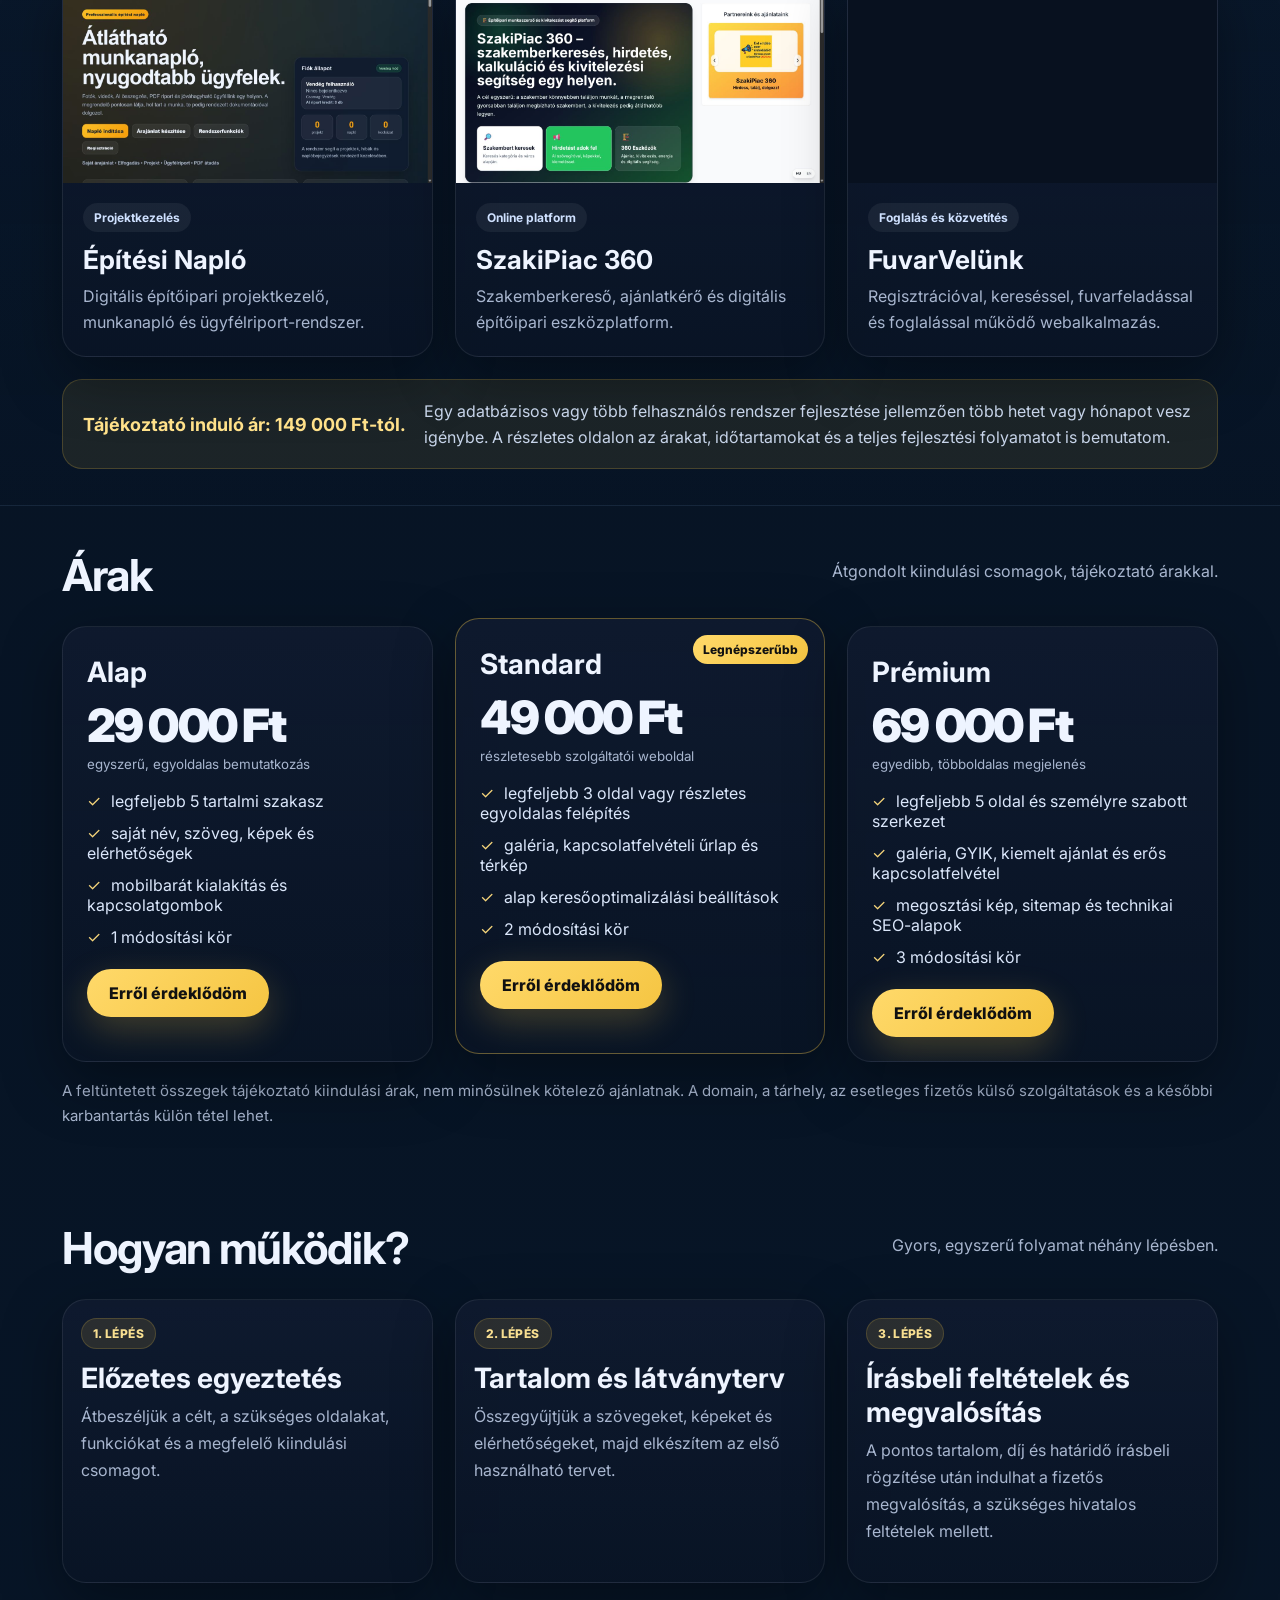
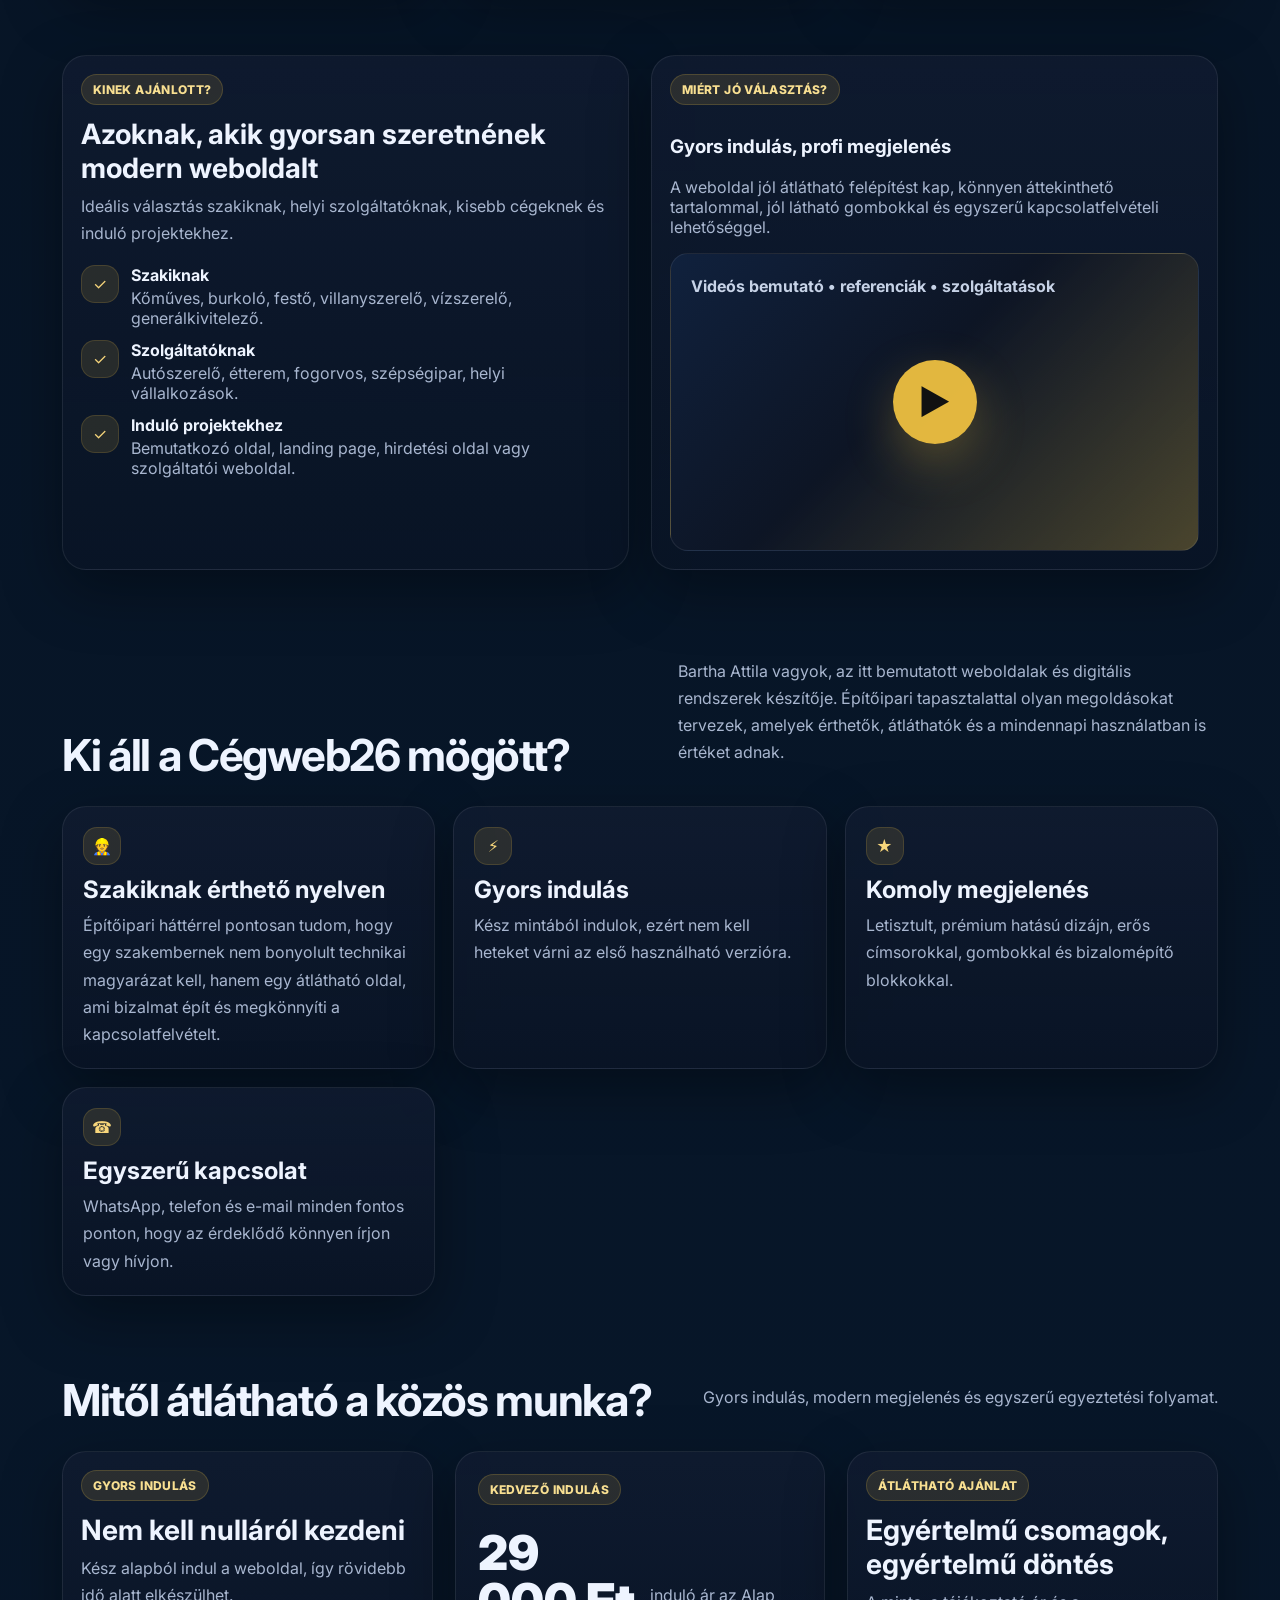
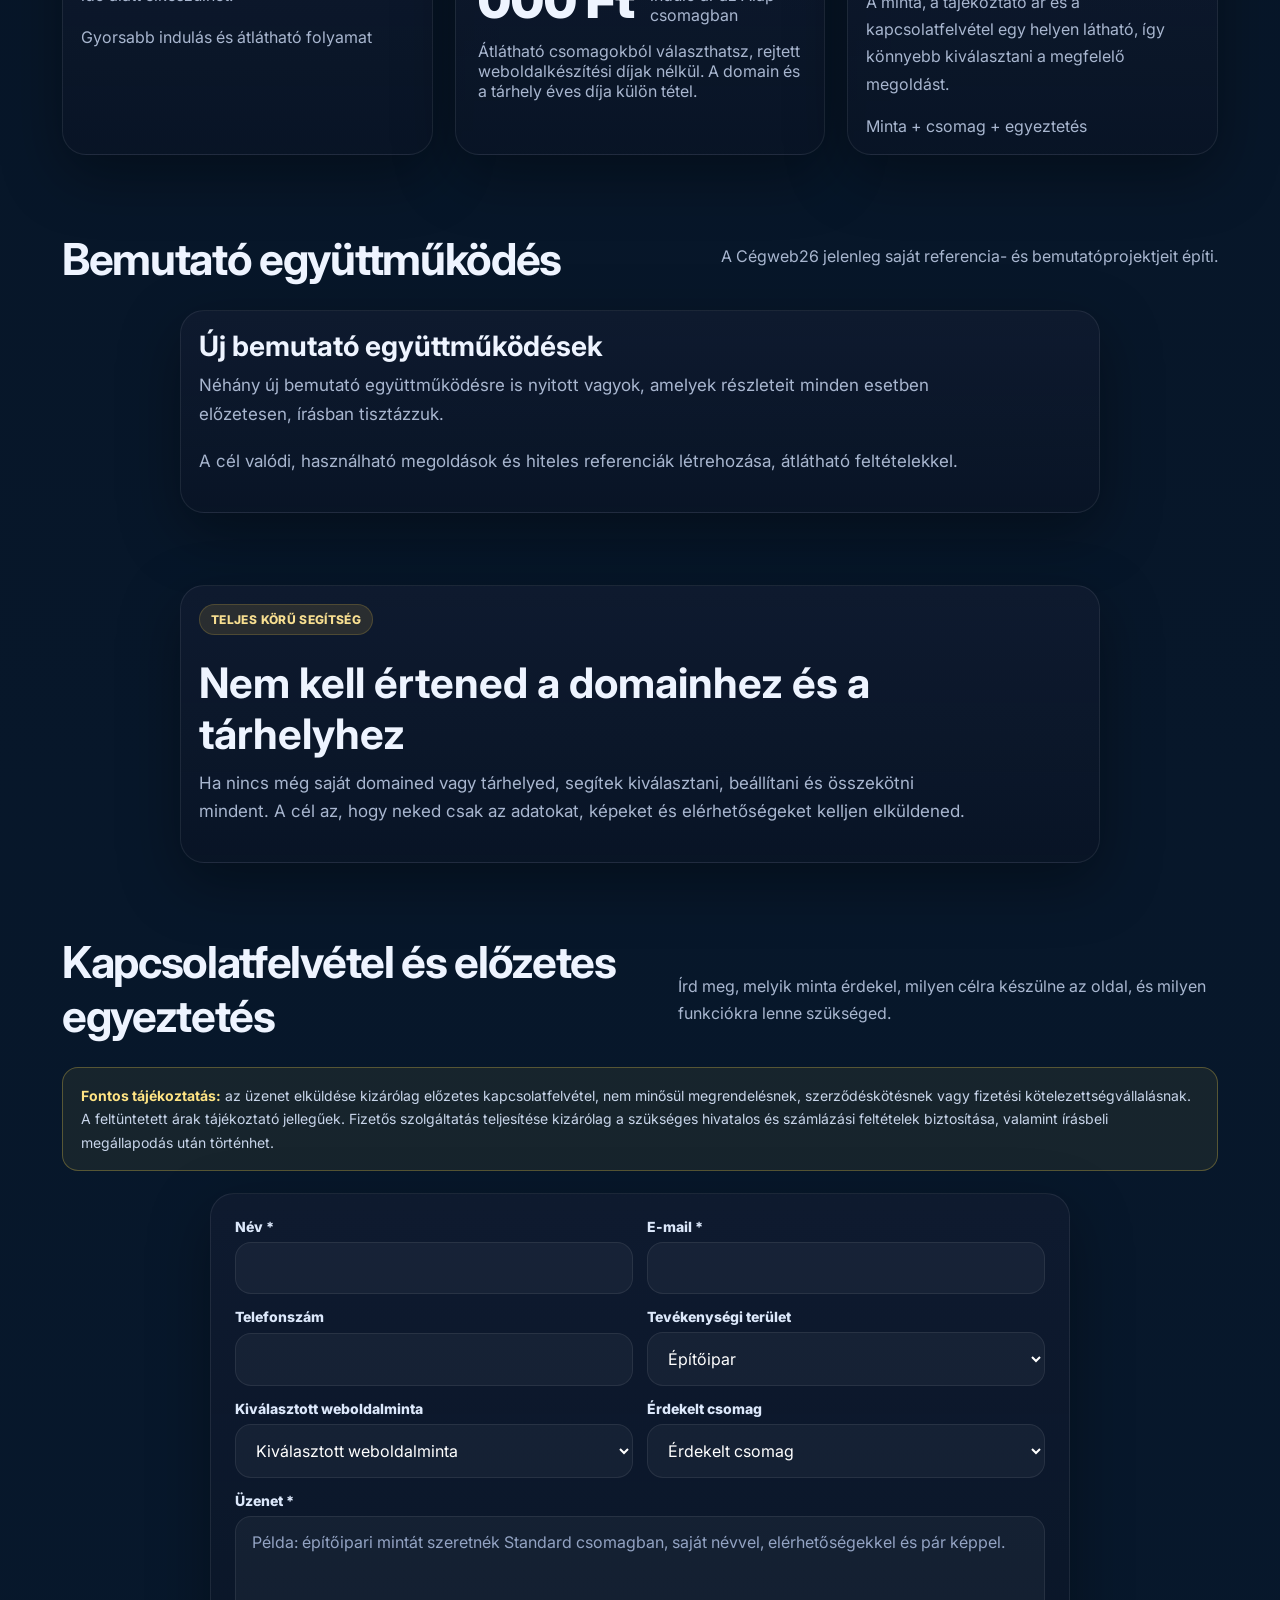
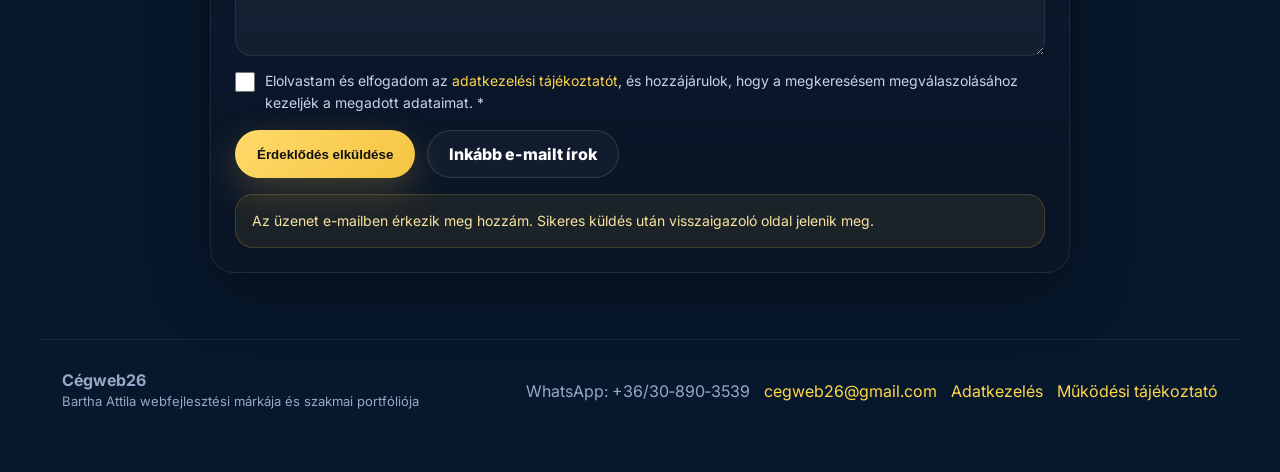
==== commit f5222856: "Improve construction website search snippets and internal links" ====
--- a/index.html
+++ b/index.html
@@ -3,8 +3,8 @@
 <head>
   <meta charset="UTF-8">
   <meta name="viewport" content="width=device-width, initial-scale=1.0">
-  <title>Weboldalkészítés szakiknak és vállalkozóknak – Cégweb26</title>
-  <meta name="description" content="Mobilbarát weboldalkészítés szakiknak és kisvállalkozóknak 29 000 Ft-tól, saját szöveggel és képekkel. Egyszeri weboldalkészítési díj; a domain és tárhely külön tétel lehet.">
+  <title>Weboldalkészítés szakiknak 29 000 Ft-tól | Cégweb26</title>
+  <meta name="description" content="Mobilbarát weboldalkészítés szakiknak és kisvállalkozóknak 29 000 Ft-tól. Saját tartalom, építőipari minták, közvetlen kapcsolat. Domain és tárhely külön díjért.">
   <meta name="robots" content="index,follow,max-image-preview:large">
   <meta name="author" content="Cégweb26">
   <link rel="canonical" href="https://cegweb26.hu/">
@@ -22,8 +22,8 @@
   <meta name="mobile-web-app-capable" content="yes">
   <meta name="apple-mobile-web-app-capable" content="yes">
 
-  <meta property="og:title" content="Weboldalkészítés szakiknak és vállalkozóknak – Cégweb26">
-  <meta property="og:description" content="Saját, mobilbarát weboldal 29 000 Ft-tól, saját szöveggel és képekkel. Egyszeri weboldalkészítési díj, átlátható csomagokkal.">
+  <meta property="og:title" content="Weboldalkészítés szakiknak 29 000 Ft-tól | Cégweb26">
+  <meta property="og:description" content="Mobilbarát weboldalkészítés szakiknak és kisvállalkozóknak 29 000 Ft-tól. Saját tartalom, építőipari minták, közvetlen kapcsolat. Domain és tárhely külön díjért.">
   <meta property="og:type" content="website">
   <meta property="og:url" content="https://cegweb26.hu/">
   <meta property="og:site_name" content="Cégweb26">
@@ -32,13 +32,13 @@
   <meta property="og:image:width" content="1200">
   <meta property="og:image:height" content="630">
   <meta property="og:image:type" content="image/png">
-  <meta property="og:image:alt" content="Weboldalkészítés szakiknak és vállalkozóknak – Cégweb26">
+  <meta property="og:image:alt" content="Weboldalkészítés szakiknak 29 000 Ft-tól | Cégweb26">
 
   <meta name="twitter:card" content="summary_large_image">
-  <meta name="twitter:title" content="Weboldalkészítés szakiknak és vállalkozóknak – Cégweb26">
-  <meta name="twitter:description" content="Saját, mobilbarát weboldal 29 000 Ft-tól, saját szöveggel és képekkel. Egyszeri weboldalkészítési díj, átlátható csomagokkal.">
+  <meta name="twitter:title" content="Weboldalkészítés szakiknak 29 000 Ft-tól | Cégweb26">
+  <meta name="twitter:description" content="Mobilbarát weboldalkészítés szakiknak és kisvállalkozóknak 29 000 Ft-tól. Saját tartalom, építőipari minták, közvetlen kapcsolat. Domain és tárhely külön díjért.">
   <meta name="twitter:image" content="https://cegweb26.hu/assets/og-image.png">
-  <meta name="twitter:image:alt" content="Weboldalkészítés szakiknak és vállalkozóknak – Cégweb26">
+  <meta name="twitter:image:alt" content="Weboldalkészítés szakiknak 29 000 Ft-tól | Cégweb26">
 
   <script type="application/ld+json">
 {
@@ -120,7 +120,7 @@
     <div class="container hero-grid">
       <div class="reveal">
         <span class="eyebrow">Weboldal szakiknak és kisvállalkozóknak</span>
-        <h1>Saját weboldal<br>29 000 Ft-tól</h1>
+        <h1>Weboldalkészítés<br>29 000 Ft-tól</h1>
         <p class="lead">
           Mobilbarát weboldal saját szöveggel, saját képekkel és a vállalkozásod elérhetőségeivel. Nem egy általános sablont kapsz: a kiválasztott mintát a cégedhez és a szolgáltatásodhoz igazítom.
         </p>
@@ -240,6 +240,7 @@
       </div>
 
       <p class="packages-note">A minták nem kötnek szakmához: az <a href="epitoipari-premium.html">építőipari</a>, az <a href="autoszerelo-premium.html">autószerelő</a>, az <a href="etterem-premium.html">éttermi</a> és a <a href="fogorvos-premium.html">fogorvosi weboldal</a> stílusa más szolgáltatásokhoz is átalakítható.</p>
+      <p class="packages-note">Kőművesként, burkolóként vagy kivitelezőként dolgozol? Az <a href="epitoipari-premium.html">építőipari weboldal készítés</a> oldalán megnézheted, hogyan mutathatók be a szolgáltatásaid, a vállalási területed és a saját munkafotóid.</p>
     </div>
   </section>
 
